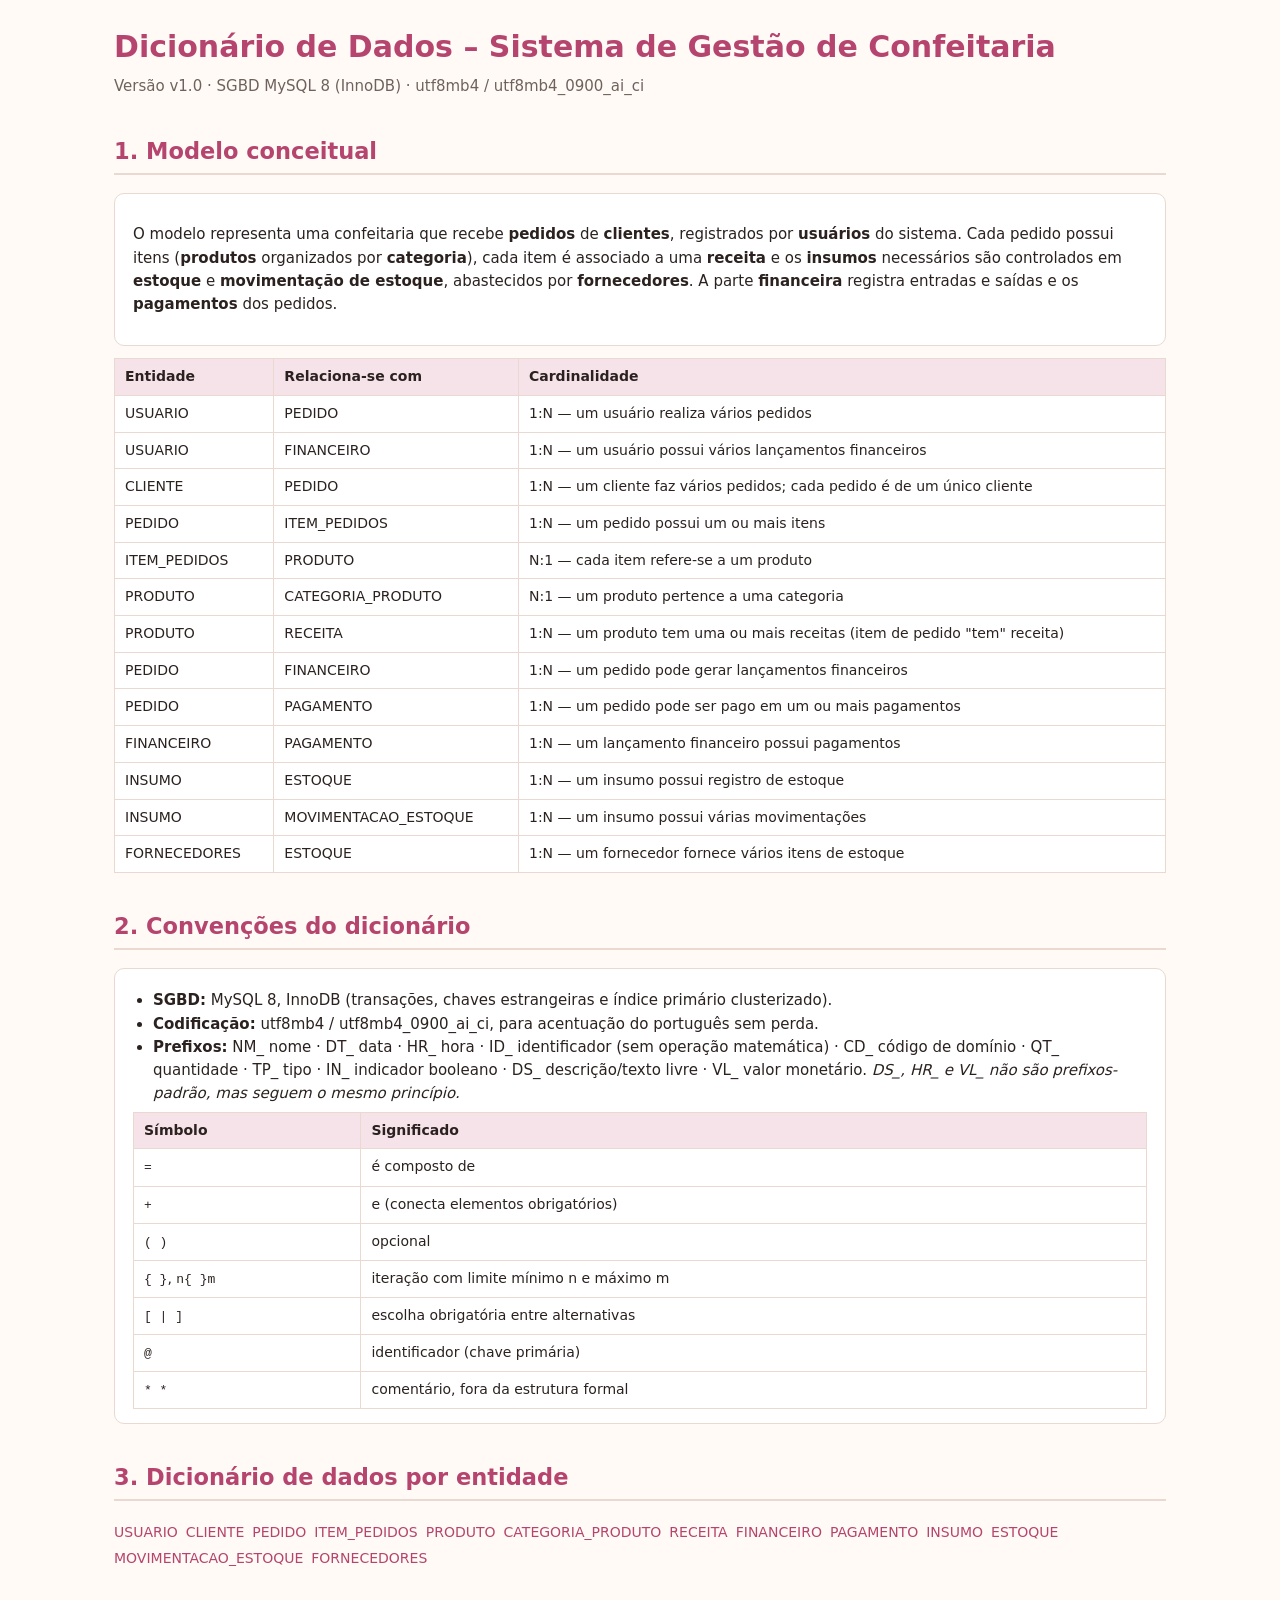
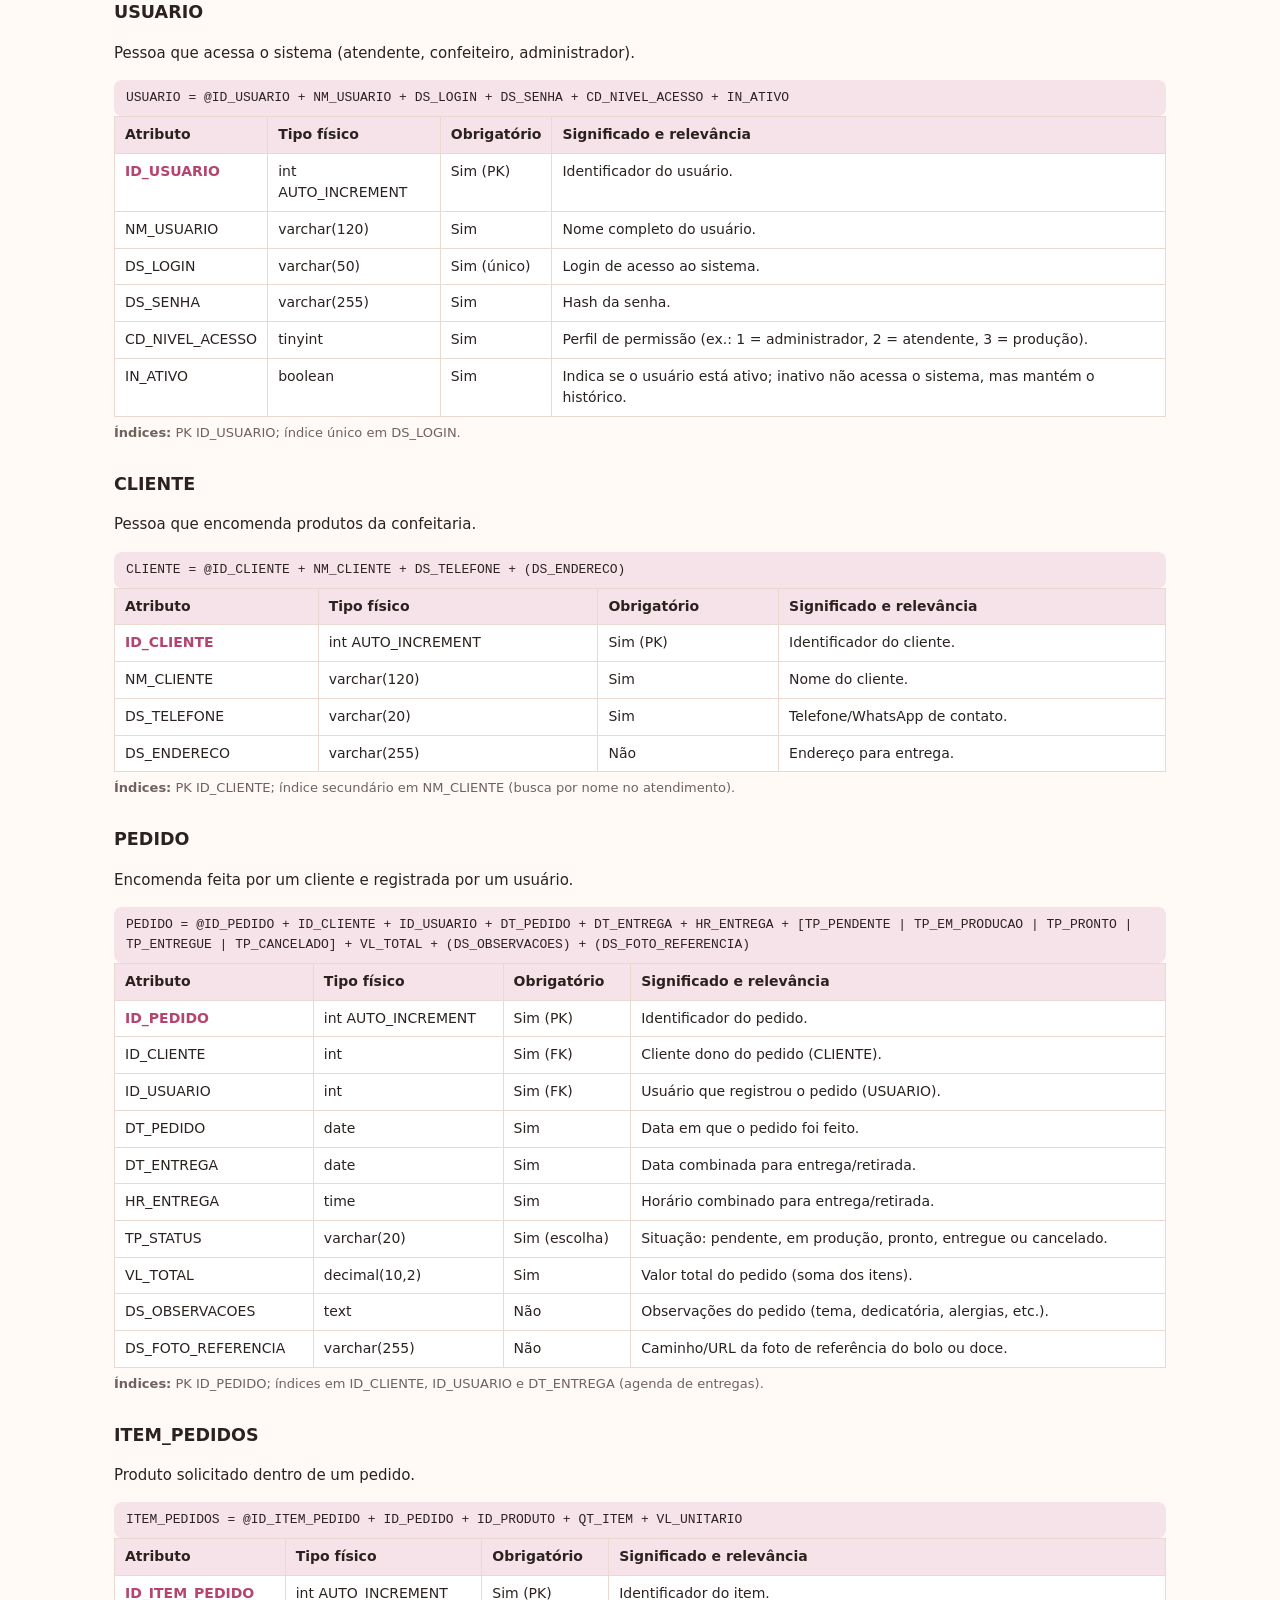
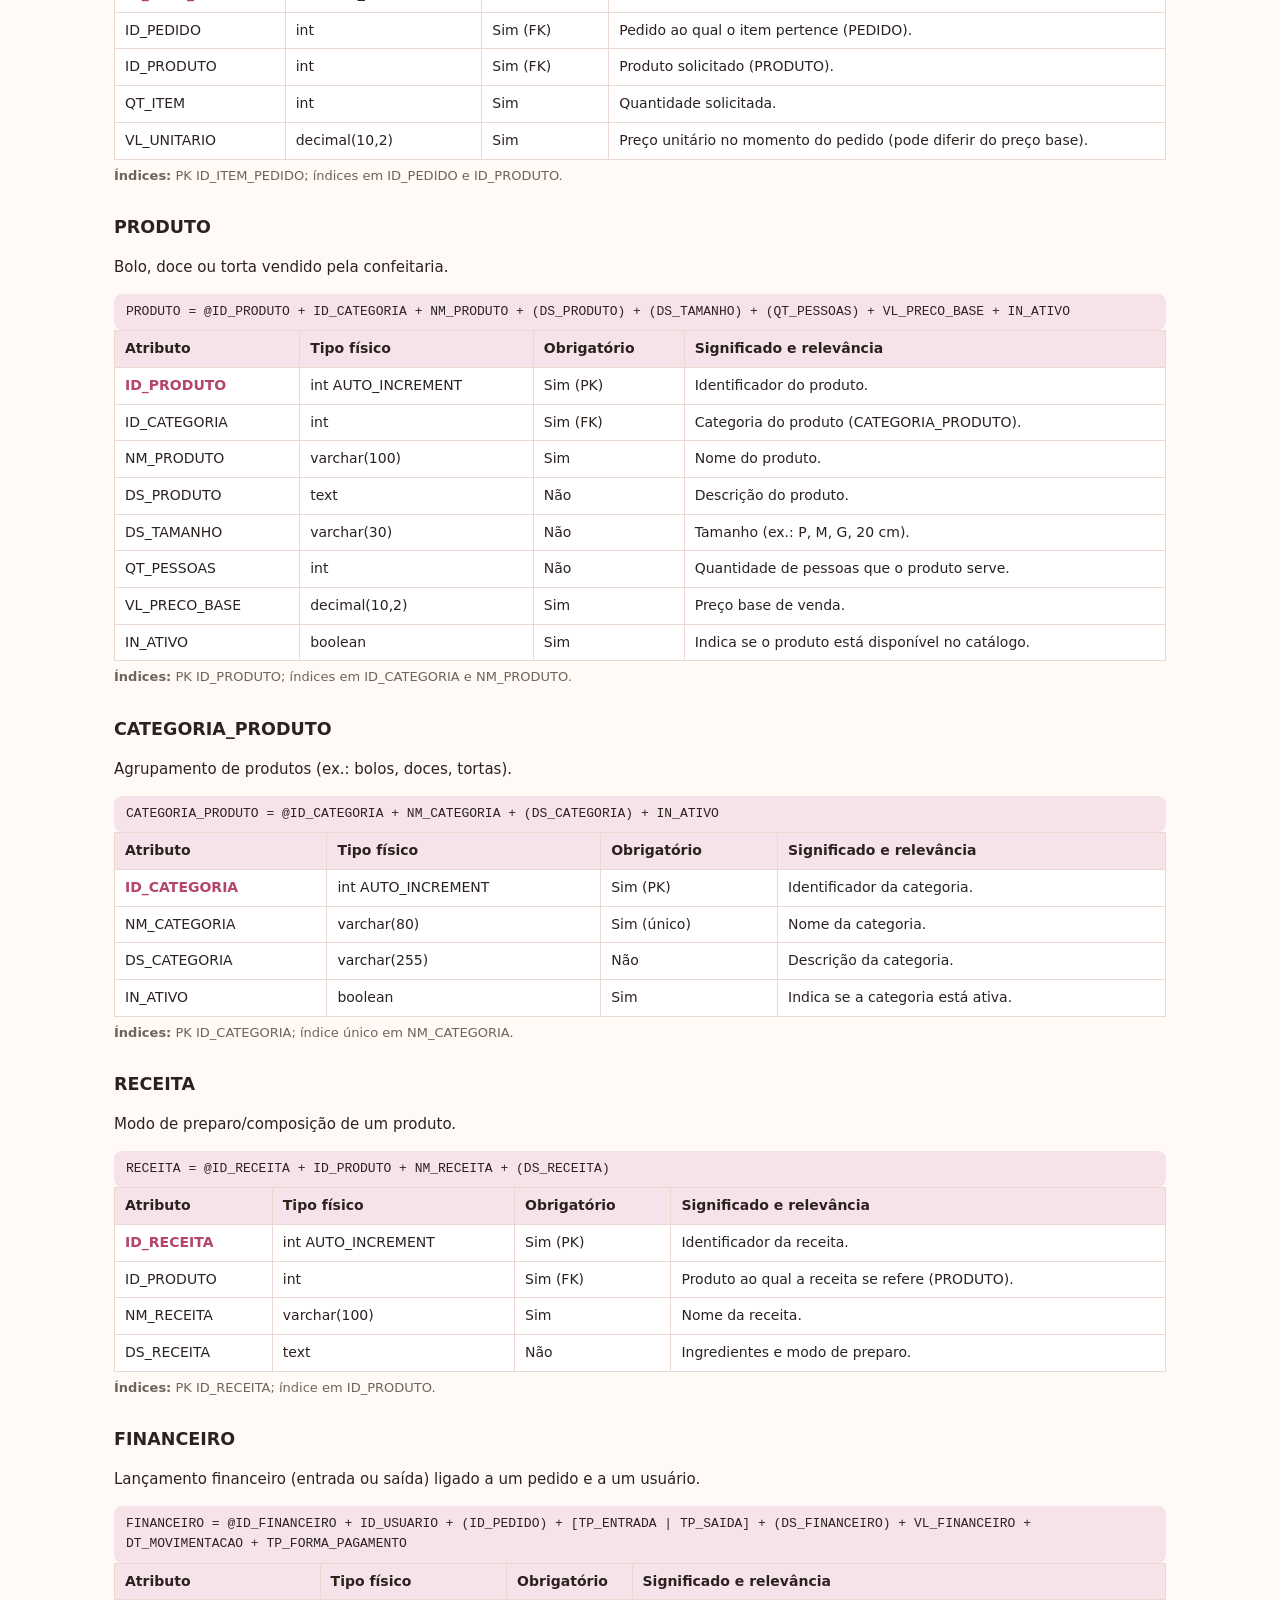
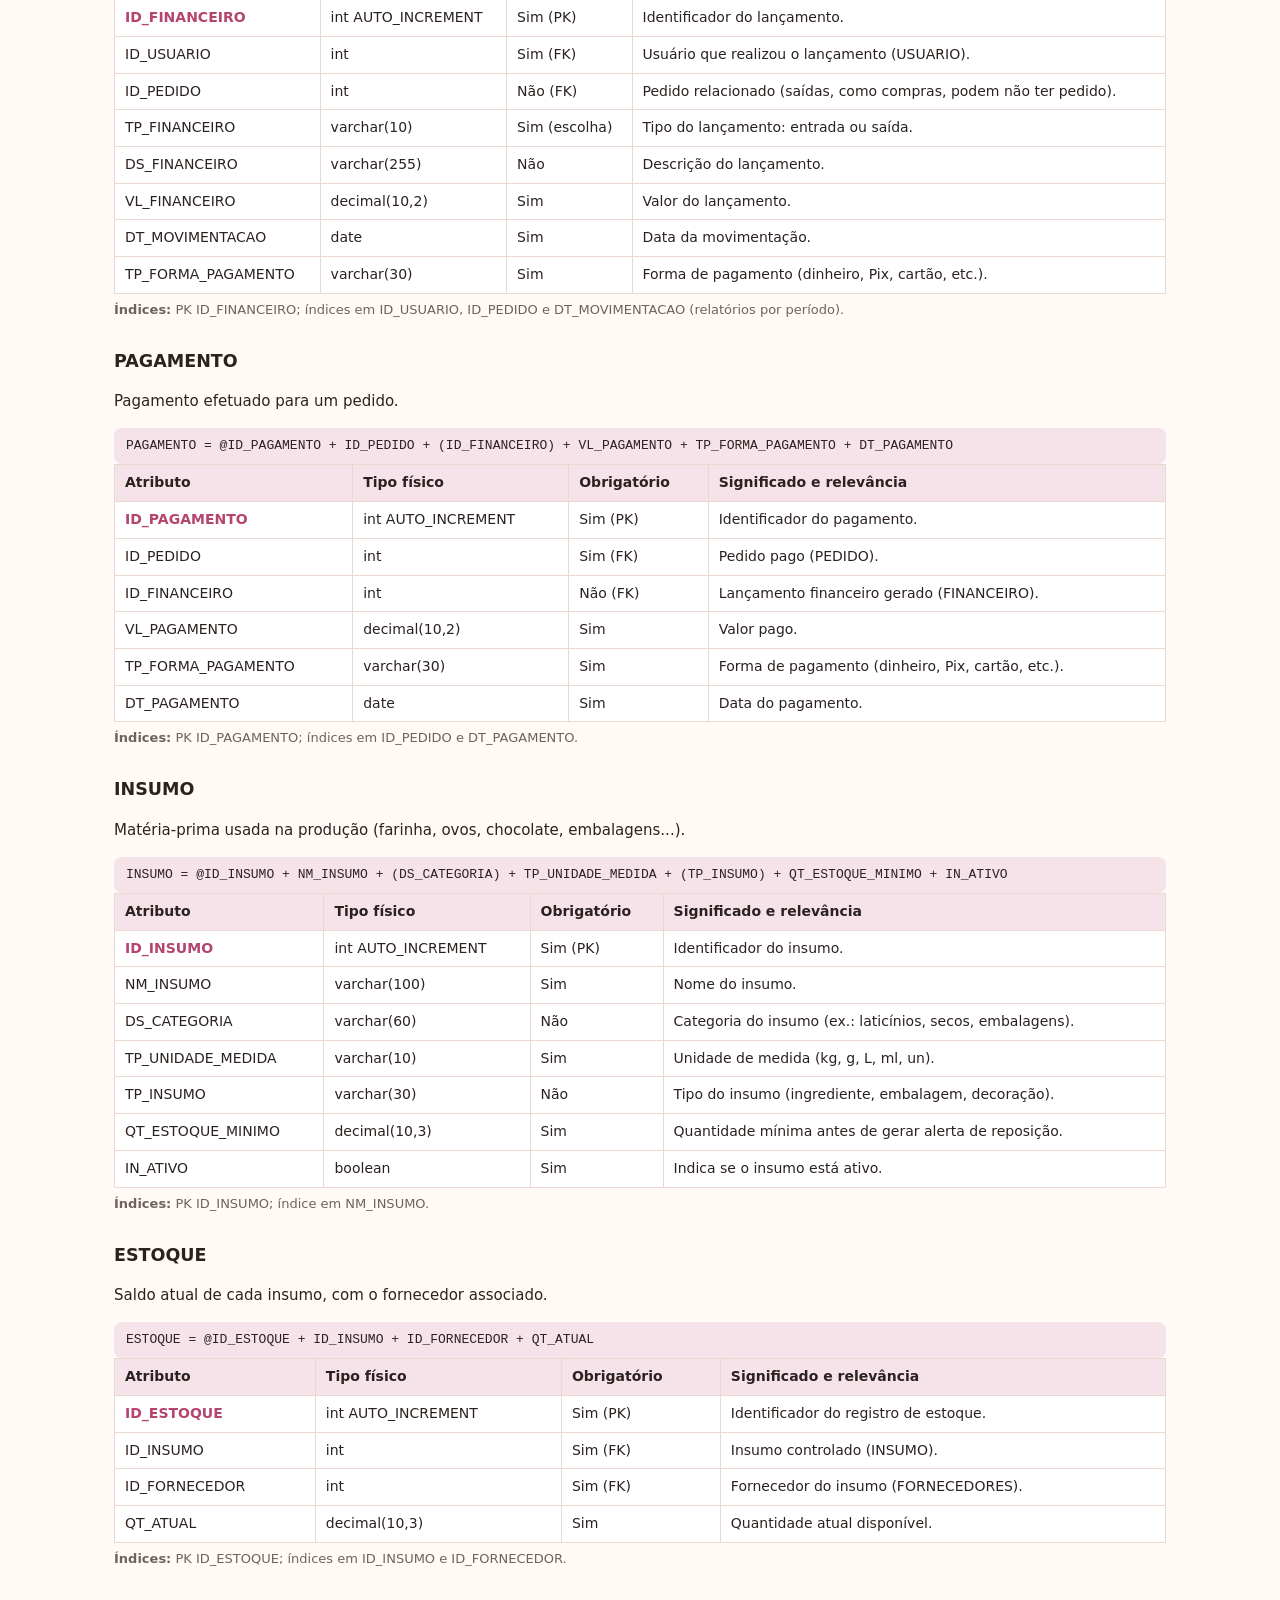
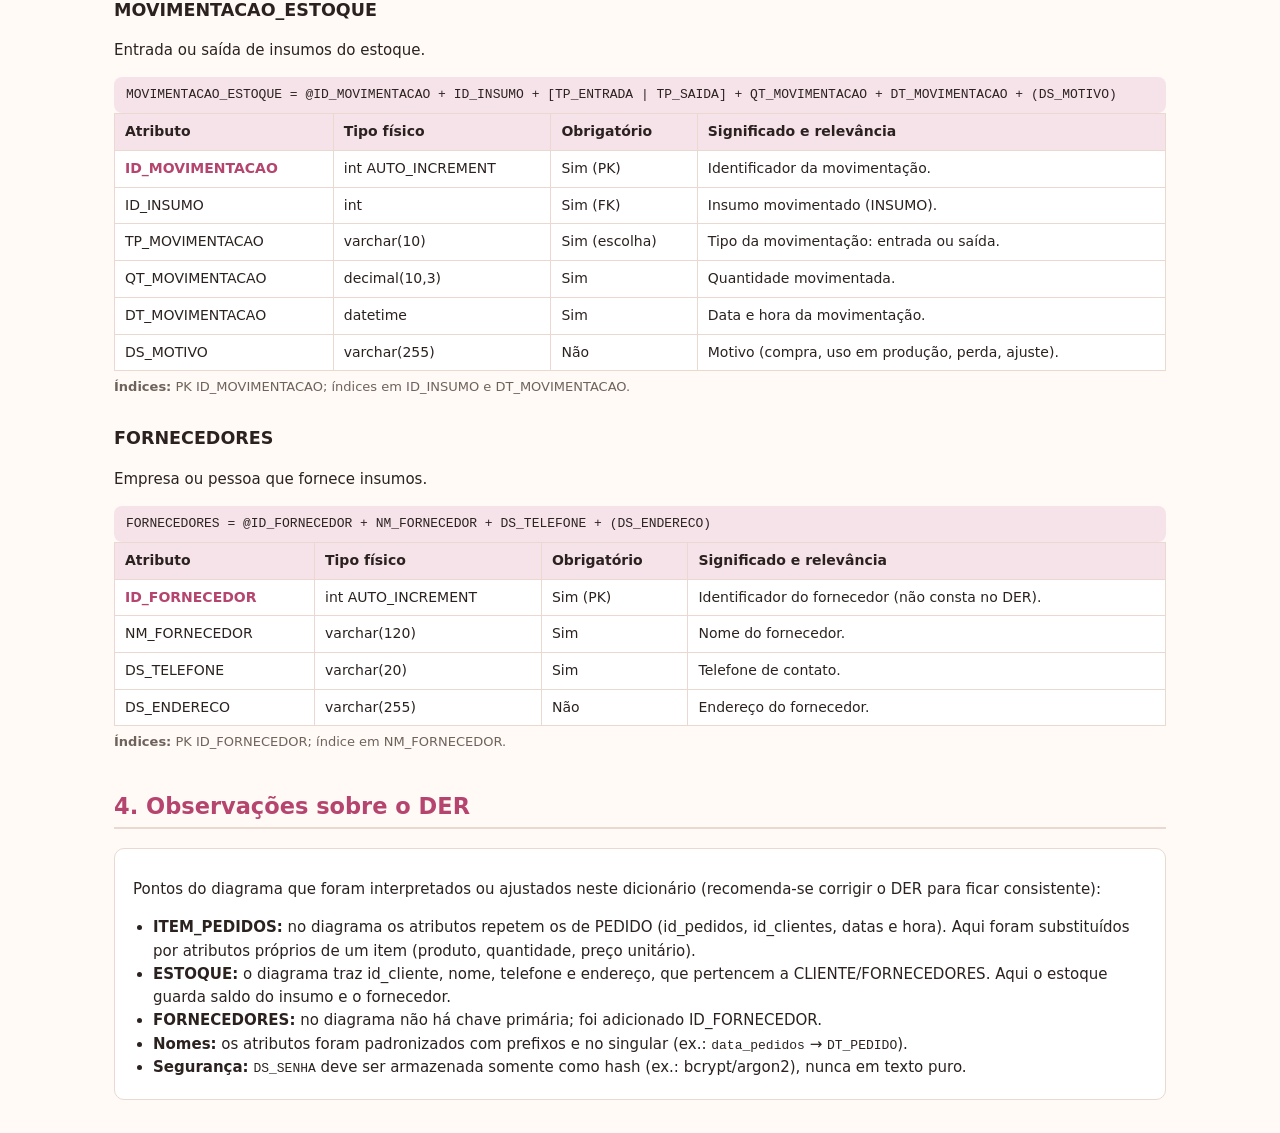
==== dicionario.html @ 53aee53c "Add files via upload" ====
<!DOCTYPE html>
<html lang="pt-BR">
<head>
<meta charset="utf-8">
<meta name="viewport" content="width=device-width, initial-scale=1">
<title>Dicionário de Dados – Sistema da Confeitaria</title>
<style>
  :root{--bg:#fffaf5;--fg:#2b2220;--card:#fff;--ac:#b5446e;--bd:#e9d9d0;--th:#f6e3ea;--mut:#6f625d}
  @media (prefers-color-scheme:dark){:root{--bg:#1e1819;--fg:#f1e8e4;--card:#2a2122;--ac:#f08ab0;--bd:#463a3b;--th:#3a2a30;--mut:#b9aaa4}}
  *{box-sizing:border-box}
  body{margin:0;background:var(--bg);color:var(--fg);font:15px/1.55 system-ui,Segoe UI,Arial,sans-serif;padding:24px;max-width:1100px;margin-inline:auto}
  h1{color:var(--ac);margin:0 0 4px}
  h2{color:var(--ac);border-bottom:2px solid var(--bd);padding-bottom:4px;margin-top:36px}
  h3{margin:28px 0 6px}
  .sub{color:var(--mut);margin:0 0 20px}
  .card{background:var(--card);border:1px solid var(--bd);border-radius:10px;padding:14px 18px;margin:12px 0}
  .wrap{overflow-x:auto}
  table{border-collapse:collapse;width:100%;background:var(--card);font-size:14px}
  th,td{border:1px solid var(--bd);padding:7px 10px;text-align:left;vertical-align:top}
  th{background:var(--th)}
  code,.formal{font-family:Consolas,monospace;font-size:13px}
  .formal{background:var(--th);padding:8px 12px;border-radius:8px;display:block;overflow-x:auto;white-space:pre-wrap}
  .pk{color:var(--ac);font-weight:700}
  .idx{color:var(--mut);font-size:13px;margin-top:6px}
  nav a{display:inline-block;margin:2px 8px 2px 0;color:var(--ac);text-decoration:none;font-size:14px}
  nav a:hover{text-decoration:underline}
  ul{margin:6px 0 6px 20px;padding:0}
</style>
</head>
<body>

<h1>Dicionário de Dados – Sistema de Gestão de Confeitaria</h1>
<p class="sub">Versão v1.0 · SGBD MySQL 8 (InnoDB) · utf8mb4 / utf8mb4_0900_ai_ci</p>

<h2>1. Modelo conceitual</h2>
<div class="card">
  <p>O modelo representa uma confeitaria que recebe <b>pedidos</b> de <b>clientes</b>, registrados por <b>usuários</b> do sistema. Cada pedido possui itens (<b>produtos</b> organizados por <b>categoria</b>), cada item é associado a uma <b>receita</b> e os <b>insumos</b> necessários são controlados em <b>estoque</b> e <b>movimentação de estoque</b>, abastecidos por <b>fornecedores</b>. A parte <b>financeira</b> registra entradas e saídas e os <b>pagamentos</b> dos pedidos.</p>
</div>
<div class="wrap">
<table>
  <thead><tr><th>Entidade</th><th>Relaciona-se com</th><th>Cardinalidade</th></tr></thead>
  <tbody>
    <tr><td>USUARIO</td><td>PEDIDO</td><td>1:N — um usuário realiza vários pedidos</td></tr>
    <tr><td>USUARIO</td><td>FINANCEIRO</td><td>1:N — um usuário possui vários lançamentos financeiros</td></tr>
    <tr><td>CLIENTE</td><td>PEDIDO</td><td>1:N — um cliente faz vários pedidos; cada pedido é de um único cliente</td></tr>
    <tr><td>PEDIDO</td><td>ITEM_PEDIDOS</td><td>1:N — um pedido possui um ou mais itens</td></tr>
    <tr><td>ITEM_PEDIDOS</td><td>PRODUTO</td><td>N:1 — cada item refere-se a um produto</td></tr>
    <tr><td>PRODUTO</td><td>CATEGORIA_PRODUTO</td><td>N:1 — um produto pertence a uma categoria</td></tr>
    <tr><td>PRODUTO</td><td>RECEITA</td><td>1:N — um produto tem uma ou mais receitas (item de pedido "tem" receita)</td></tr>
    <tr><td>PEDIDO</td><td>FINANCEIRO</td><td>1:N — um pedido pode gerar lançamentos financeiros</td></tr>
    <tr><td>PEDIDO</td><td>PAGAMENTO</td><td>1:N — um pedido pode ser pago em um ou mais pagamentos</td></tr>
    <tr><td>FINANCEIRO</td><td>PAGAMENTO</td><td>1:N — um lançamento financeiro possui pagamentos</td></tr>
    <tr><td>INSUMO</td><td>ESTOQUE</td><td>1:N — um insumo possui registro de estoque</td></tr>
    <tr><td>INSUMO</td><td>MOVIMENTACAO_ESTOQUE</td><td>1:N — um insumo possui várias movimentações</td></tr>
    <tr><td>FORNECEDORES</td><td>ESTOQUE</td><td>1:N — um fornecedor fornece vários itens de estoque</td></tr>
  </tbody>
</table>
</div>

<h2>2. Convenções do dicionário</h2>
<div class="card">
  <ul>
    <li><b>SGBD:</b> MySQL 8, InnoDB (transações, chaves estrangeiras e índice primário clusterizado).</li>
    <li><b>Codificação:</b> utf8mb4 / utf8mb4_0900_ai_ci, para acentuação do português sem perda.</li>
    <li><b>Prefixos:</b> NM_ nome · DT_ data · HR_ hora · ID_ identificador (sem operação matemática) · CD_ código de domínio · QT_ quantidade · TP_ tipo · IN_ indicador booleano · DS_ descrição/texto livre · VL_ valor monetário. <i>DS_, HR_ e VL_ não são prefixos-padrão, mas seguem o mesmo princípio.</i></li>
  </ul>
  <div class="wrap">
  <table>
    <thead><tr><th>Símbolo</th><th>Significado</th></tr></thead>
    <tbody>
      <tr><td><code>=</code></td><td>é composto de</td></tr>
      <tr><td><code>+</code></td><td>e (conecta elementos obrigatórios)</td></tr>
      <tr><td><code>( )</code></td><td>opcional</td></tr>
      <tr><td><code>{ }</code>, <code>n{ }m</code></td><td>iteração com limite mínimo n e máximo m</td></tr>
      <tr><td><code>[ | ]</code></td><td>escolha obrigatória entre alternativas</td></tr>
      <tr><td><code>@</code></td><td>identificador (chave primária)</td></tr>
      <tr><td><code>* *</code></td><td>comentário, fora da estrutura formal</td></tr>
    </tbody>
  </table>
  </div>
</div>

<h2>3. Dicionário de dados por entidade</h2>
<nav id="nav"></nav>
<div id="entidades"></div>

<h2>4. Observações sobre o DER</h2>
<div class="card">
  <p>Pontos do diagrama que foram interpretados ou ajustados neste dicionário (recomenda-se corrigir o DER para ficar consistente):</p>
  <ul>
    <li><b>ITEM_PEDIDOS:</b> no diagrama os atributos repetem os de PEDIDO (id_pedidos, id_clientes, datas e hora). Aqui foram substituídos por atributos próprios de um item (produto, quantidade, preço unitário).</li>
    <li><b>ESTOQUE:</b> o diagrama traz id_cliente, nome, telefone e endereço, que pertencem a CLIENTE/FORNECEDORES. Aqui o estoque guarda saldo do insumo e o fornecedor.</li>
    <li><b>FORNECEDORES:</b> no diagrama não há chave primária; foi adicionado ID_FORNECEDOR.</li>
    <li><b>Nomes:</b> os atributos foram padronizados com prefixos e no singular (ex.: <code>data_pedidos</code> → <code>DT_PEDIDO</code>).</li>
    <li><b>Segurança:</b> <code>DS_SENHA</code> deve ser armazenada somente como hash (ex.: bcrypt/argon2), nunca em texto puro.</li>
  </ul>
</div>

<script>
const E = [
{
  nome:"USUARIO", desc:"Pessoa que acessa o sistema (atendente, confeiteiro, administrador).",
  formal:"USUARIO = @ID_USUARIO + NM_USUARIO + DS_LOGIN + DS_SENHA + CD_NIVEL_ACESSO + IN_ATIVO",
  attrs:[
    ["ID_USUARIO","int AUTO_INCREMENT","Sim (PK)","Identificador do usuário."],
    ["NM_USUARIO","varchar(120)","Sim","Nome completo do usuário."],
    ["DS_LOGIN","varchar(50)","Sim (único)","Login de acesso ao sistema."],
    ["DS_SENHA","varchar(255)","Sim","Hash da senha."],
    ["CD_NIVEL_ACESSO","tinyint","Sim","Perfil de permissão (ex.: 1 = administrador, 2 = atendente, 3 = produção)."],
    ["IN_ATIVO","boolean","Sim","Indica se o usuário está ativo; inativo não acessa o sistema, mas mantém o histórico."]
  ],
  idx:"PK ID_USUARIO; índice único em DS_LOGIN."
},
{
  nome:"CLIENTE", desc:"Pessoa que encomenda produtos da confeitaria.",
  formal:"CLIENTE = @ID_CLIENTE + NM_CLIENTE + DS_TELEFONE + (DS_ENDERECO)",
  attrs:[
    ["ID_CLIENTE","int AUTO_INCREMENT","Sim (PK)","Identificador do cliente."],
    ["NM_CLIENTE","varchar(120)","Sim","Nome do cliente."],
    ["DS_TELEFONE","varchar(20)","Sim","Telefone/WhatsApp de contato."],
    ["DS_ENDERECO","varchar(255)","Não","Endereço para entrega."]
  ],
  idx:"PK ID_CLIENTE; índice secundário em NM_CLIENTE (busca por nome no atendimento)."
},
{
  nome:"PEDIDO", desc:"Encomenda feita por um cliente e registrada por um usuário.",
  formal:"PEDIDO = @ID_PEDIDO + ID_CLIENTE + ID_USUARIO + DT_PEDIDO + DT_ENTREGA + HR_ENTREGA + [TP_PENDENTE | TP_EM_PRODUCAO | TP_PRONTO | TP_ENTREGUE | TP_CANCELADO] + VL_TOTAL + (DS_OBSERVACOES) + (DS_FOTO_REFERENCIA)",
  attrs:[
    ["ID_PEDIDO","int AUTO_INCREMENT","Sim (PK)","Identificador do pedido."],
    ["ID_CLIENTE","int","Sim (FK)","Cliente dono do pedido (CLIENTE)."],
    ["ID_USUARIO","int","Sim (FK)","Usuário que registrou o pedido (USUARIO)."],
    ["DT_PEDIDO","date","Sim","Data em que o pedido foi feito."],
    ["DT_ENTREGA","date","Sim","Data combinada para entrega/retirada."],
    ["HR_ENTREGA","time","Sim","Horário combinado para entrega/retirada."],
    ["TP_STATUS","varchar(20)","Sim (escolha)","Situação: pendente, em produção, pronto, entregue ou cancelado."],
    ["VL_TOTAL","decimal(10,2)","Sim","Valor total do pedido (soma dos itens)."],
    ["DS_OBSERVACOES","text","Não","Observações do pedido (tema, dedicatória, alergias, etc.)."],
    ["DS_FOTO_REFERENCIA","varchar(255)","Não","Caminho/URL da foto de referência do bolo ou doce."]
  ],
  idx:"PK ID_PEDIDO; índices em ID_CLIENTE, ID_USUARIO e DT_ENTREGA (agenda de entregas)."
},
{
  nome:"ITEM_PEDIDOS", desc:"Produto solicitado dentro de um pedido.",
  formal:"ITEM_PEDIDOS = @ID_ITEM_PEDIDO + ID_PEDIDO + ID_PRODUTO + QT_ITEM + VL_UNITARIO",
  attrs:[
    ["ID_ITEM_PEDIDO","int AUTO_INCREMENT","Sim (PK)","Identificador do item."],
    ["ID_PEDIDO","int","Sim (FK)","Pedido ao qual o item pertence (PEDIDO)."],
    ["ID_PRODUTO","int","Sim (FK)","Produto solicitado (PRODUTO)."],
    ["QT_ITEM","int","Sim","Quantidade solicitada."],
    ["VL_UNITARIO","decimal(10,2)","Sim","Preço unitário no momento do pedido (pode diferir do preço base)."]
  ],
  idx:"PK ID_ITEM_PEDIDO; índices em ID_PEDIDO e ID_PRODUTO."
},
{
  nome:"PRODUTO", desc:"Bolo, doce ou torta vendido pela confeitaria.",
  formal:"PRODUTO = @ID_PRODUTO + ID_CATEGORIA + NM_PRODUTO + (DS_PRODUTO) + (DS_TAMANHO) + (QT_PESSOAS) + VL_PRECO_BASE + IN_ATIVO",
  attrs:[
    ["ID_PRODUTO","int AUTO_INCREMENT","Sim (PK)","Identificador do produto."],
    ["ID_CATEGORIA","int","Sim (FK)","Categoria do produto (CATEGORIA_PRODUTO)."],
    ["NM_PRODUTO","varchar(100)","Sim","Nome do produto."],
    ["DS_PRODUTO","text","Não","Descrição do produto."],
    ["DS_TAMANHO","varchar(30)","Não","Tamanho (ex.: P, M, G, 20 cm)."],
    ["QT_PESSOAS","int","Não","Quantidade de pessoas que o produto serve."],
    ["VL_PRECO_BASE","decimal(10,2)","Sim","Preço base de venda."],
    ["IN_ATIVO","boolean","Sim","Indica se o produto está disponível no catálogo."]
  ],
  idx:"PK ID_PRODUTO; índices em ID_CATEGORIA e NM_PRODUTO."
},
{
  nome:"CATEGORIA_PRODUTO", desc:"Agrupamento de produtos (ex.: bolos, doces, tortas).",
  formal:"CATEGORIA_PRODUTO = @ID_CATEGORIA + NM_CATEGORIA + (DS_CATEGORIA) + IN_ATIVO",
  attrs:[
    ["ID_CATEGORIA","int AUTO_INCREMENT","Sim (PK)","Identificador da categoria."],
    ["NM_CATEGORIA","varchar(80)","Sim (único)","Nome da categoria."],
    ["DS_CATEGORIA","varchar(255)","Não","Descrição da categoria."],
    ["IN_ATIVO","boolean","Sim","Indica se a categoria está ativa."]
  ],
  idx:"PK ID_CATEGORIA; índice único em NM_CATEGORIA."
},
{
  nome:"RECEITA", desc:"Modo de preparo/composição de um produto.",
  formal:"RECEITA = @ID_RECEITA + ID_PRODUTO + NM_RECEITA + (DS_RECEITA)",
  attrs:[
    ["ID_RECEITA","int AUTO_INCREMENT","Sim (PK)","Identificador da receita."],
    ["ID_PRODUTO","int","Sim (FK)","Produto ao qual a receita se refere (PRODUTO)."],
    ["NM_RECEITA","varchar(100)","Sim","Nome da receita."],
    ["DS_RECEITA","text","Não","Ingredientes e modo de preparo."]
  ],
  idx:"PK ID_RECEITA; índice em ID_PRODUTO."
},
{
  nome:"FINANCEIRO", desc:"Lançamento financeiro (entrada ou saída) ligado a um pedido e a um usuário.",
  formal:"FINANCEIRO = @ID_FINANCEIRO + ID_USUARIO + (ID_PEDIDO) + [TP_ENTRADA | TP_SAIDA] + (DS_FINANCEIRO) + VL_FINANCEIRO + DT_MOVIMENTACAO + TP_FORMA_PAGAMENTO",
  attrs:[
    ["ID_FINANCEIRO","int AUTO_INCREMENT","Sim (PK)","Identificador do lançamento."],
    ["ID_USUARIO","int","Sim (FK)","Usuário que realizou o lançamento (USUARIO)."],
    ["ID_PEDIDO","int","Não (FK)","Pedido relacionado (saídas, como compras, podem não ter pedido)."],
    ["TP_FINANCEIRO","varchar(10)","Sim (escolha)","Tipo do lançamento: entrada ou saída."],
    ["DS_FINANCEIRO","varchar(255)","Não","Descrição do lançamento."],
    ["VL_FINANCEIRO","decimal(10,2)","Sim","Valor do lançamento."],
    ["DT_MOVIMENTACAO","date","Sim","Data da movimentação."],
    ["TP_FORMA_PAGAMENTO","varchar(30)","Sim","Forma de pagamento (dinheiro, Pix, cartão, etc.)."]
  ],
  idx:"PK ID_FINANCEIRO; índices em ID_USUARIO, ID_PEDIDO e DT_MOVIMENTACAO (relatórios por período)."
},
{
  nome:"PAGAMENTO", desc:"Pagamento efetuado para um pedido.",
  formal:"PAGAMENTO = @ID_PAGAMENTO + ID_PEDIDO + (ID_FINANCEIRO) + VL_PAGAMENTO + TP_FORMA_PAGAMENTO + DT_PAGAMENTO",
  attrs:[
    ["ID_PAGAMENTO","int AUTO_INCREMENT","Sim (PK)","Identificador do pagamento."],
    ["ID_PEDIDO","int","Sim (FK)","Pedido pago (PEDIDO)."],
    ["ID_FINANCEIRO","int","Não (FK)","Lançamento financeiro gerado (FINANCEIRO)."],
    ["VL_PAGAMENTO","decimal(10,2)","Sim","Valor pago."],
    ["TP_FORMA_PAGAMENTO","varchar(30)","Sim","Forma de pagamento (dinheiro, Pix, cartão, etc.)."],
    ["DT_PAGAMENTO","date","Sim","Data do pagamento."]
  ],
  idx:"PK ID_PAGAMENTO; índices em ID_PEDIDO e DT_PAGAMENTO."
},
{
  nome:"INSUMO", desc:"Matéria-prima usada na produção (farinha, ovos, chocolate, embalagens...).",
  formal:"INSUMO = @ID_INSUMO + NM_INSUMO + (DS_CATEGORIA) + TP_UNIDADE_MEDIDA + (TP_INSUMO) + QT_ESTOQUE_MINIMO + IN_ATIVO",
  attrs:[
    ["ID_INSUMO","int AUTO_INCREMENT","Sim (PK)","Identificador do insumo."],
    ["NM_INSUMO","varchar(100)","Sim","Nome do insumo."],
    ["DS_CATEGORIA","varchar(60)","Não","Categoria do insumo (ex.: laticínios, secos, embalagens)."],
    ["TP_UNIDADE_MEDIDA","varchar(10)","Sim","Unidade de medida (kg, g, L, ml, un)."],
    ["TP_INSUMO","varchar(30)","Não","Tipo do insumo (ingrediente, embalagem, decoração)."],
    ["QT_ESTOQUE_MINIMO","decimal(10,3)","Sim","Quantidade mínima antes de gerar alerta de reposição."],
    ["IN_ATIVO","boolean","Sim","Indica se o insumo está ativo."]
  ],
  idx:"PK ID_INSUMO; índice em NM_INSUMO."
},
{
  nome:"ESTOQUE", desc:"Saldo atual de cada insumo, com o fornecedor associado.",
  formal:"ESTOQUE = @ID_ESTOQUE + ID_INSUMO + ID_FORNECEDOR + QT_ATUAL",
  attrs:[
    ["ID_ESTOQUE","int AUTO_INCREMENT","Sim (PK)","Identificador do registro de estoque."],
    ["ID_INSUMO","int","Sim (FK)","Insumo controlado (INSUMO)."],
    ["ID_FORNECEDOR","int","Sim (FK)","Fornecedor do insumo (FORNECEDORES)."],
    ["QT_ATUAL","decimal(10,3)","Sim","Quantidade atual disponível."]
  ],
  idx:"PK ID_ESTOQUE; índices em ID_INSUMO e ID_FORNECEDOR."
},
{
  nome:"MOVIMENTACAO_ESTOQUE", desc:"Entrada ou saída de insumos do estoque.",
  formal:"MOVIMENTACAO_ESTOQUE = @ID_MOVIMENTACAO + ID_INSUMO + [TP_ENTRADA | TP_SAIDA] + QT_MOVIMENTACAO + DT_MOVIMENTACAO + (DS_MOTIVO)",
  attrs:[
    ["ID_MOVIMENTACAO","int AUTO_INCREMENT","Sim (PK)","Identificador da movimentação."],
    ["ID_INSUMO","int","Sim (FK)","Insumo movimentado (INSUMO)."],
    ["TP_MOVIMENTACAO","varchar(10)","Sim (escolha)","Tipo da movimentação: entrada ou saída."],
    ["QT_MOVIMENTACAO","decimal(10,3)","Sim","Quantidade movimentada."],
    ["DT_MOVIMENTACAO","datetime","Sim","Data e hora da movimentação."],
    ["DS_MOTIVO","varchar(255)","Não","Motivo (compra, uso em produção, perda, ajuste)."]
  ],
  idx:"PK ID_MOVIMENTACAO; índices em ID_INSUMO e DT_MOVIMENTACAO."
},
{
  nome:"FORNECEDORES", desc:"Empresa ou pessoa que fornece insumos.",
  formal:"FORNECEDORES = @ID_FORNECEDOR + NM_FORNECEDOR + DS_TELEFONE + (DS_ENDERECO)",
  attrs:[
    ["ID_FORNECEDOR","int AUTO_INCREMENT","Sim (PK)","Identificador do fornecedor (não consta no DER)."],
    ["NM_FORNECEDOR","varchar(120)","Sim","Nome do fornecedor."],
    ["DS_TELEFONE","varchar(20)","Sim","Telefone de contato."],
    ["DS_ENDERECO","varchar(255)","Não","Endereço do fornecedor."]
  ],
  idx:"PK ID_FORNECEDOR; índice em NM_FORNECEDOR."
}
];

const nav = document.getElementById('nav');
const box = document.getElementById('entidades');
E.forEach(e=>{
  nav.insertAdjacentHTML('beforeend', `<a href="#${e.nome}">${e.nome}</a>`);
  const rows = e.attrs.map(a=>`<tr><td>${a[2].includes('PK')?'<span class="pk">'+a[0]+'</span>':a[0]}</td><td>${a[1]}</td><td>${a[2]}</td><td>${a[3]}</td></tr>`).join('');
  box.insertAdjacentHTML('beforeend', `
    <h3 id="${e.nome}">${e.nome}</h3>
    <p>${e.desc}</p>
    <code class="formal">${e.formal.replace(/</g,'&lt;')}</code>
    <div class="wrap"><table>
      <thead><tr><th>Atributo</th><th>Tipo físico</th><th>Obrigatório</th><th>Significado e relevância</th></tr></thead>
      <tbody>${rows}</tbody>
    </table></div>
    <div class="idx"><b>Índices:</b> ${e.idx}</div>`);
});
</script>
</body>
</html>
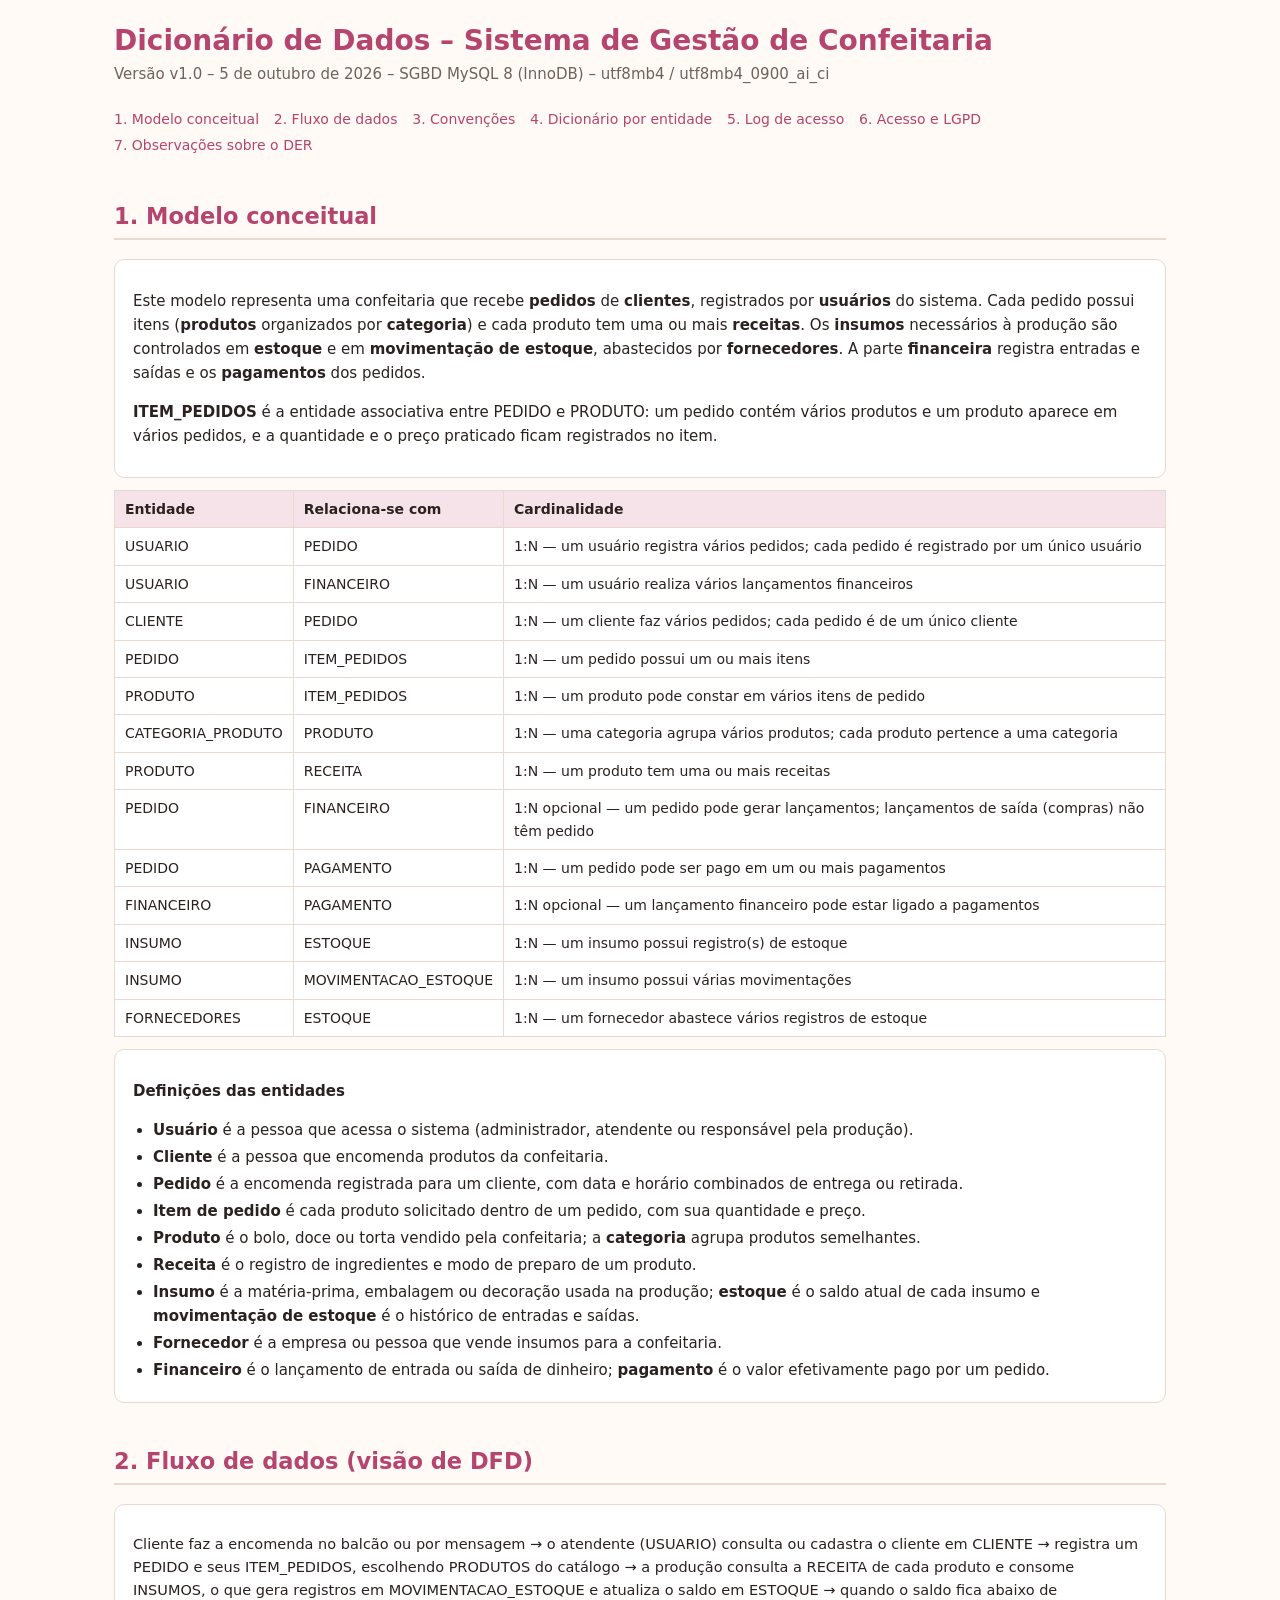
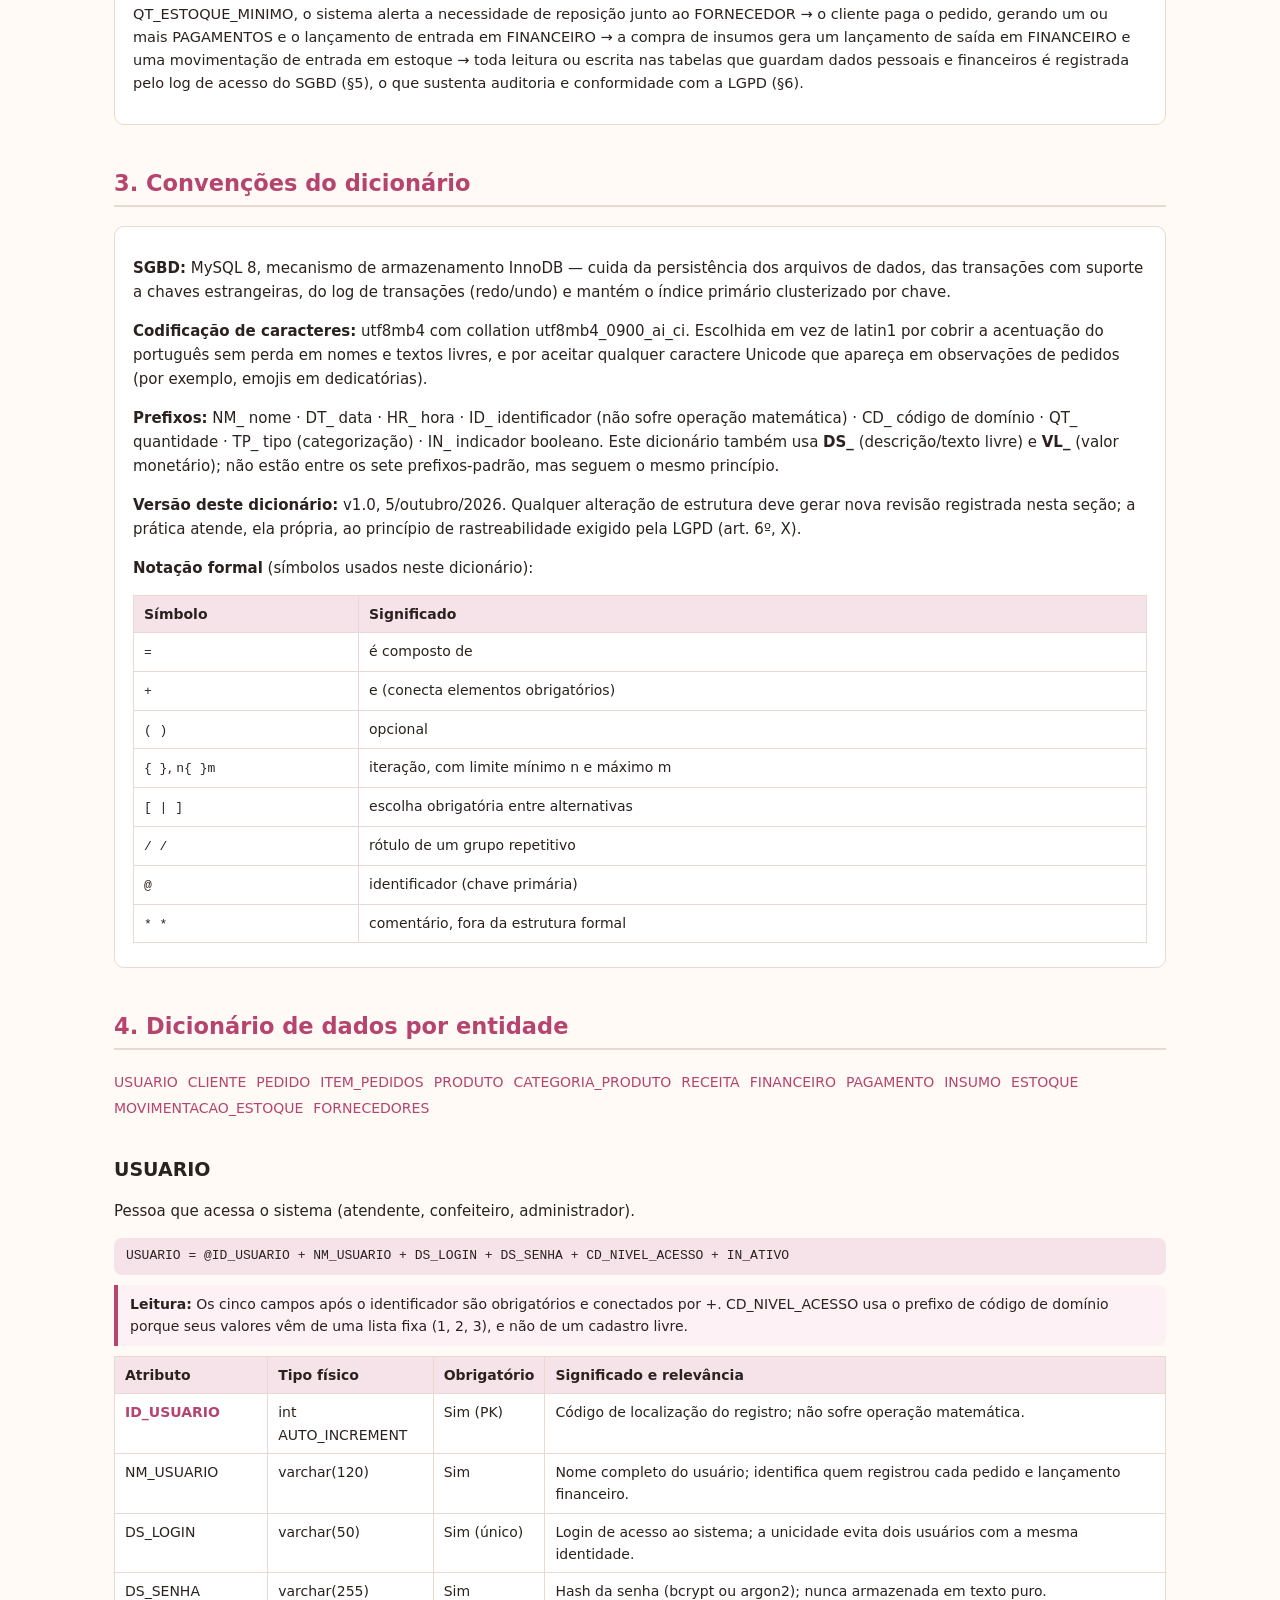
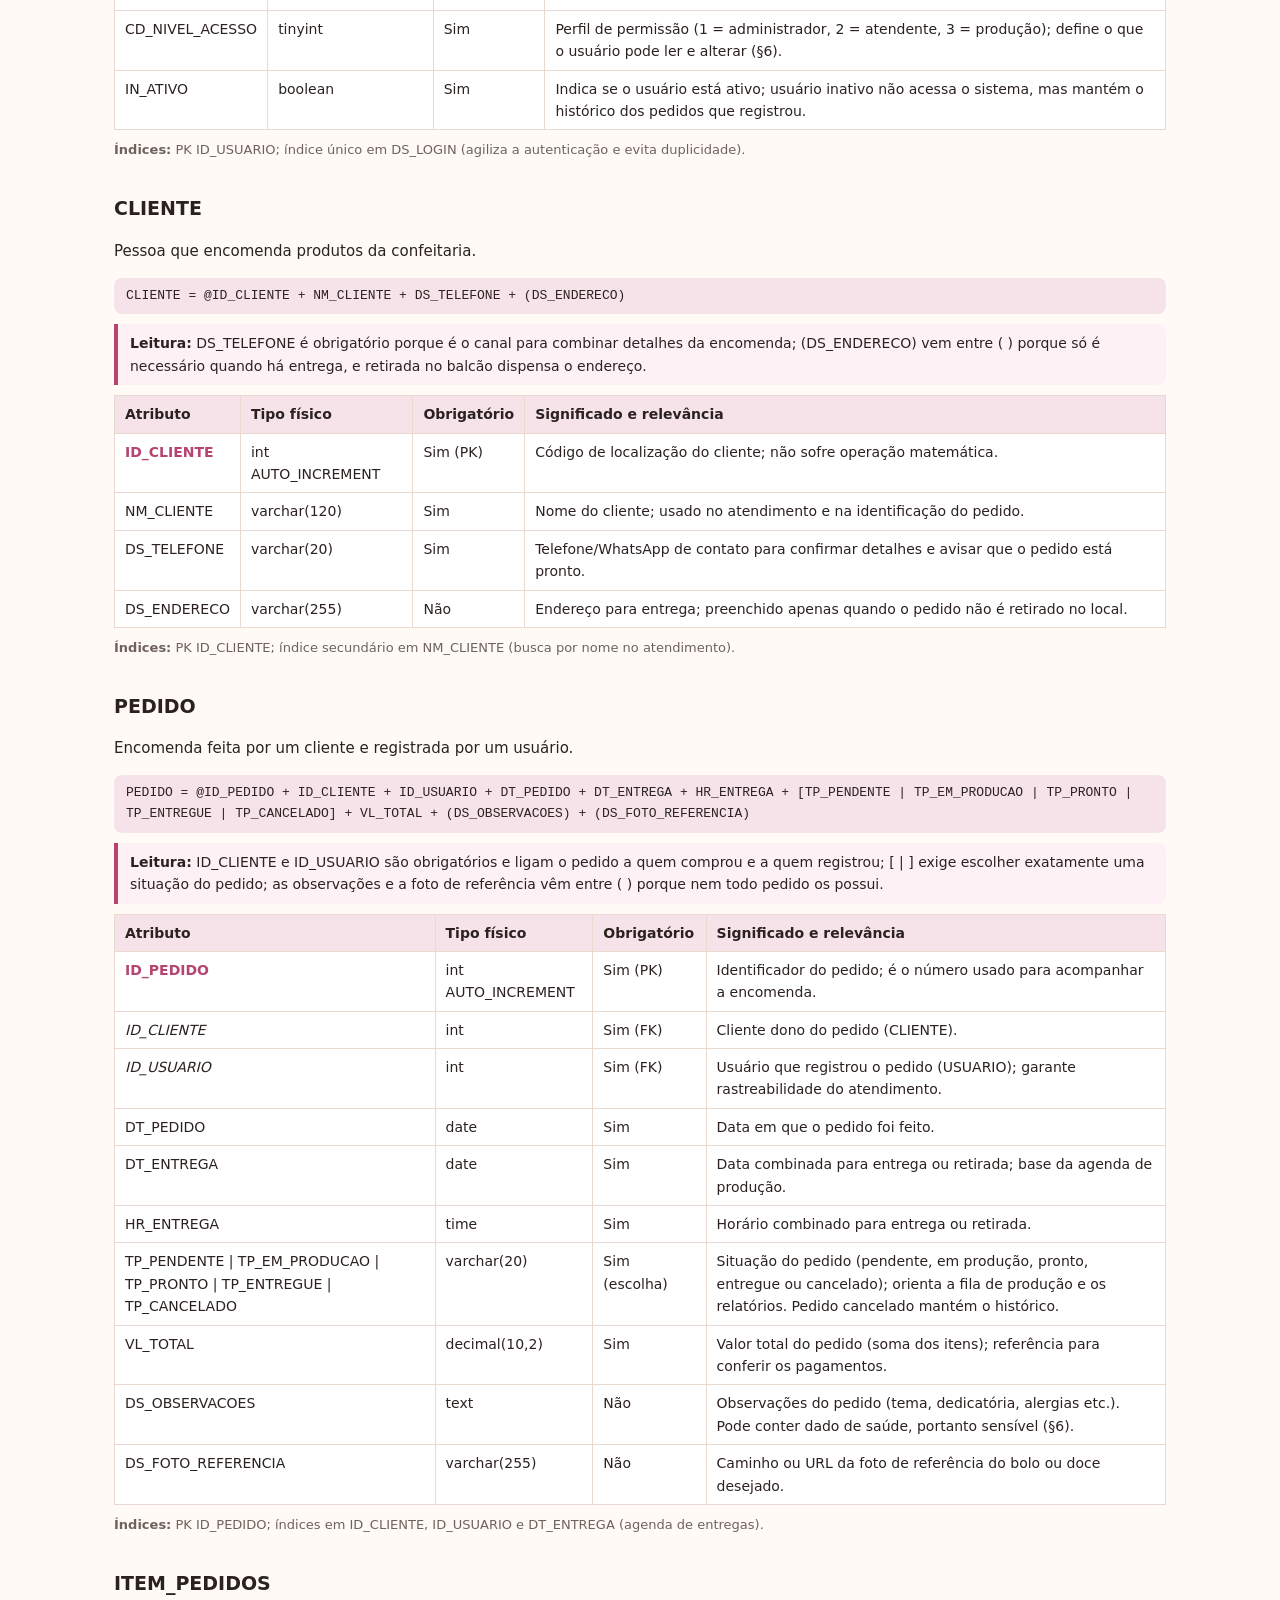
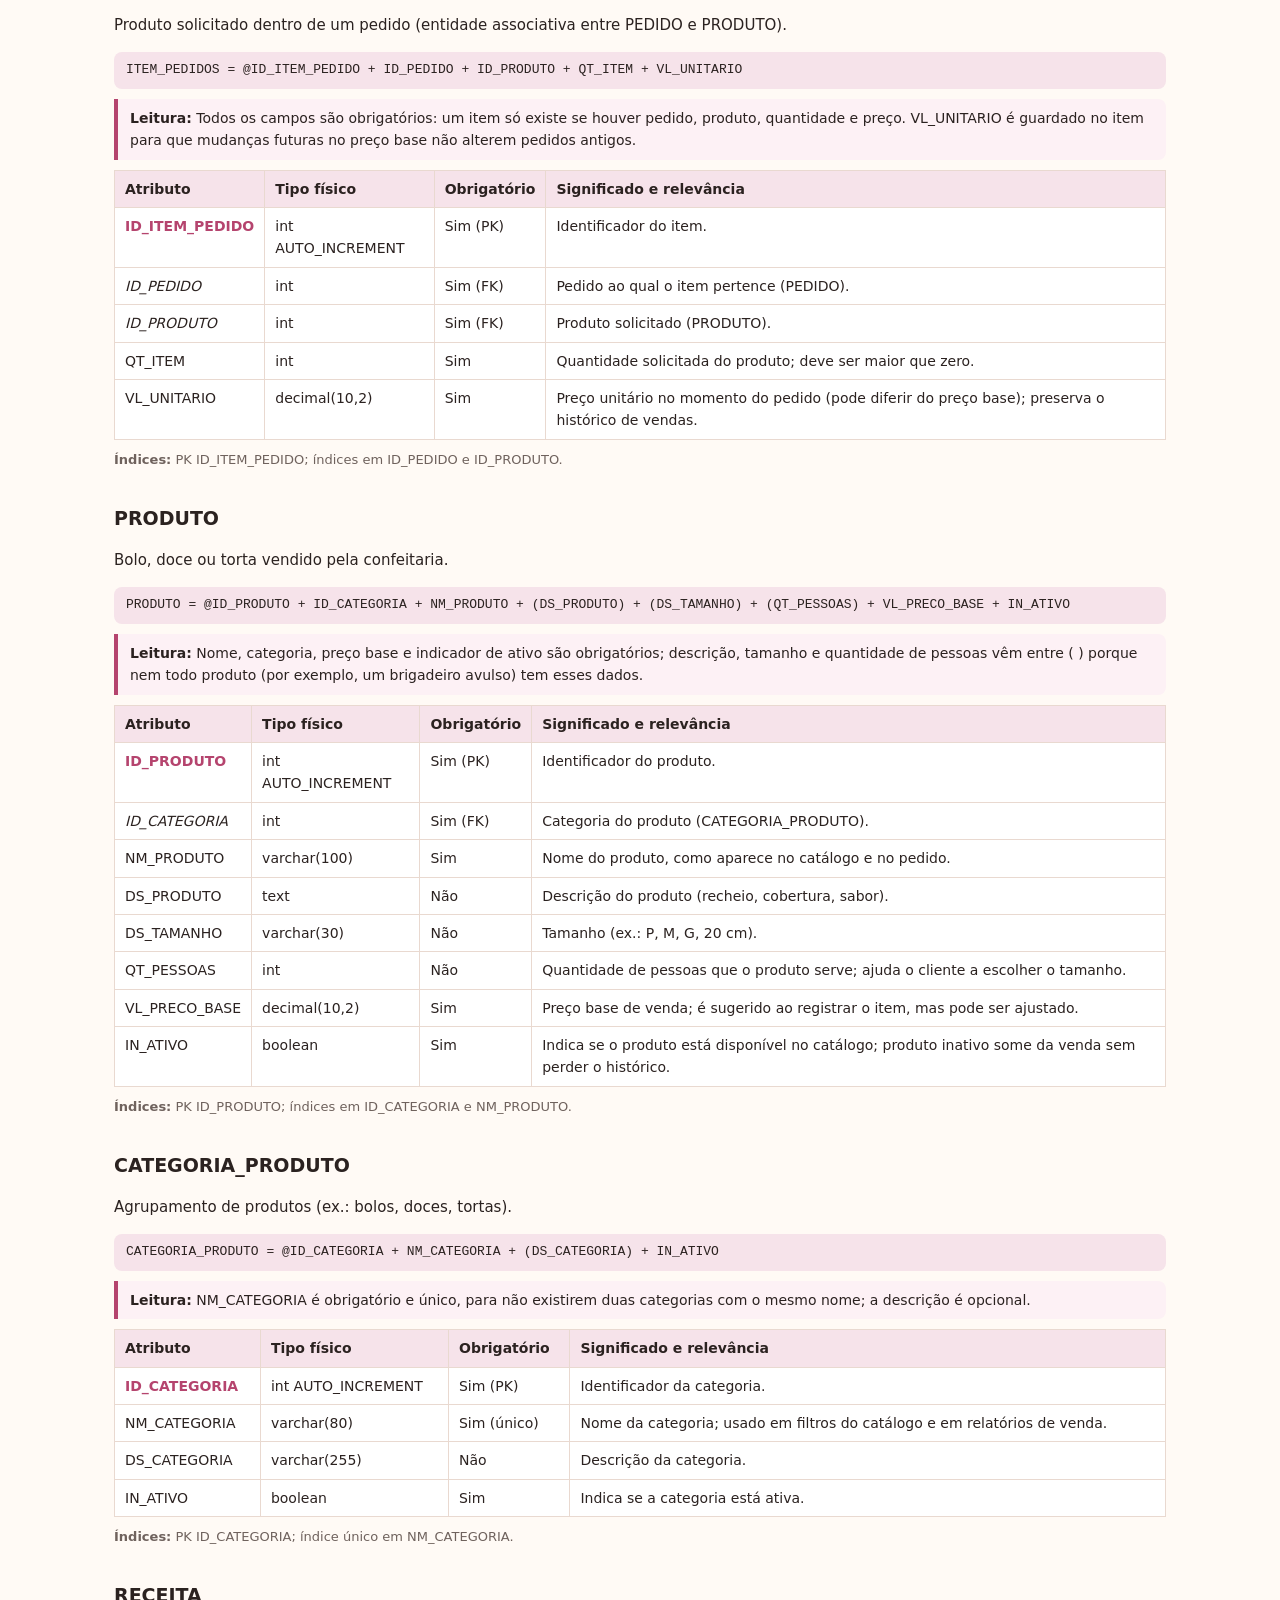
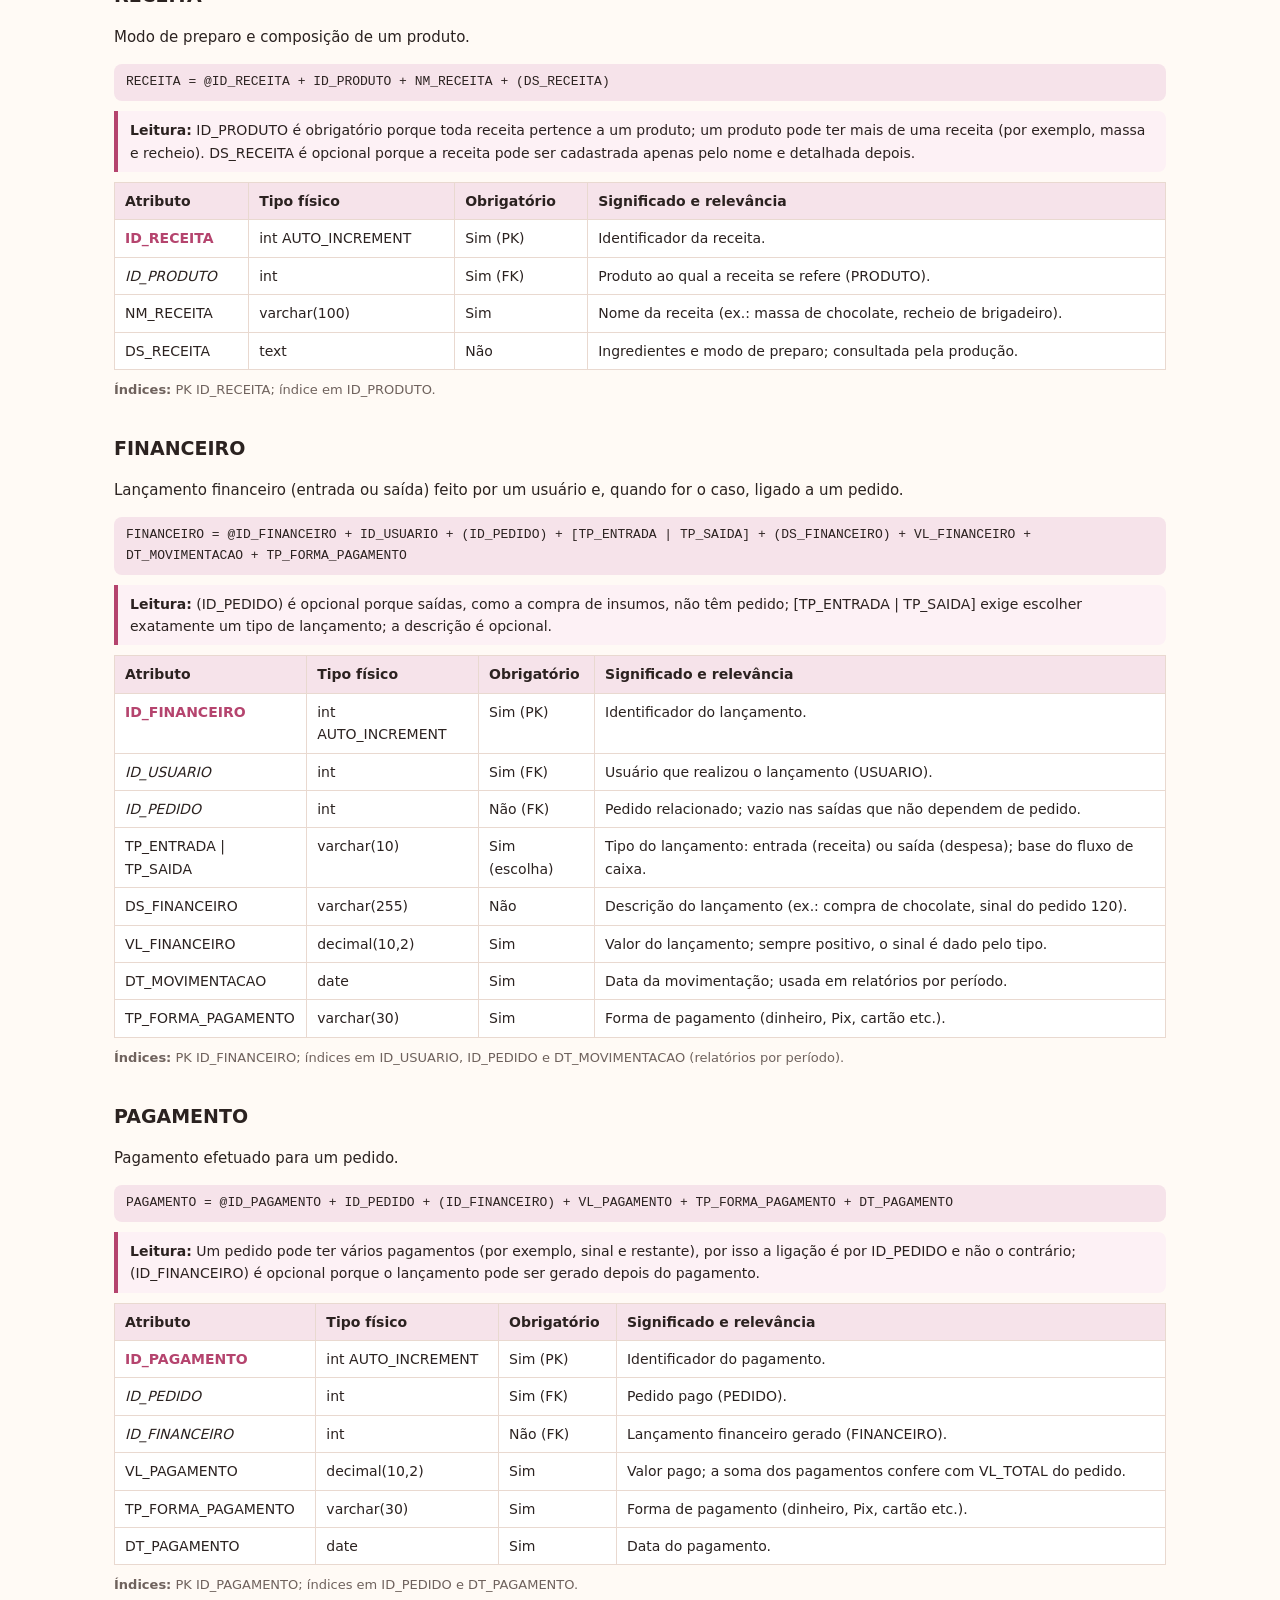
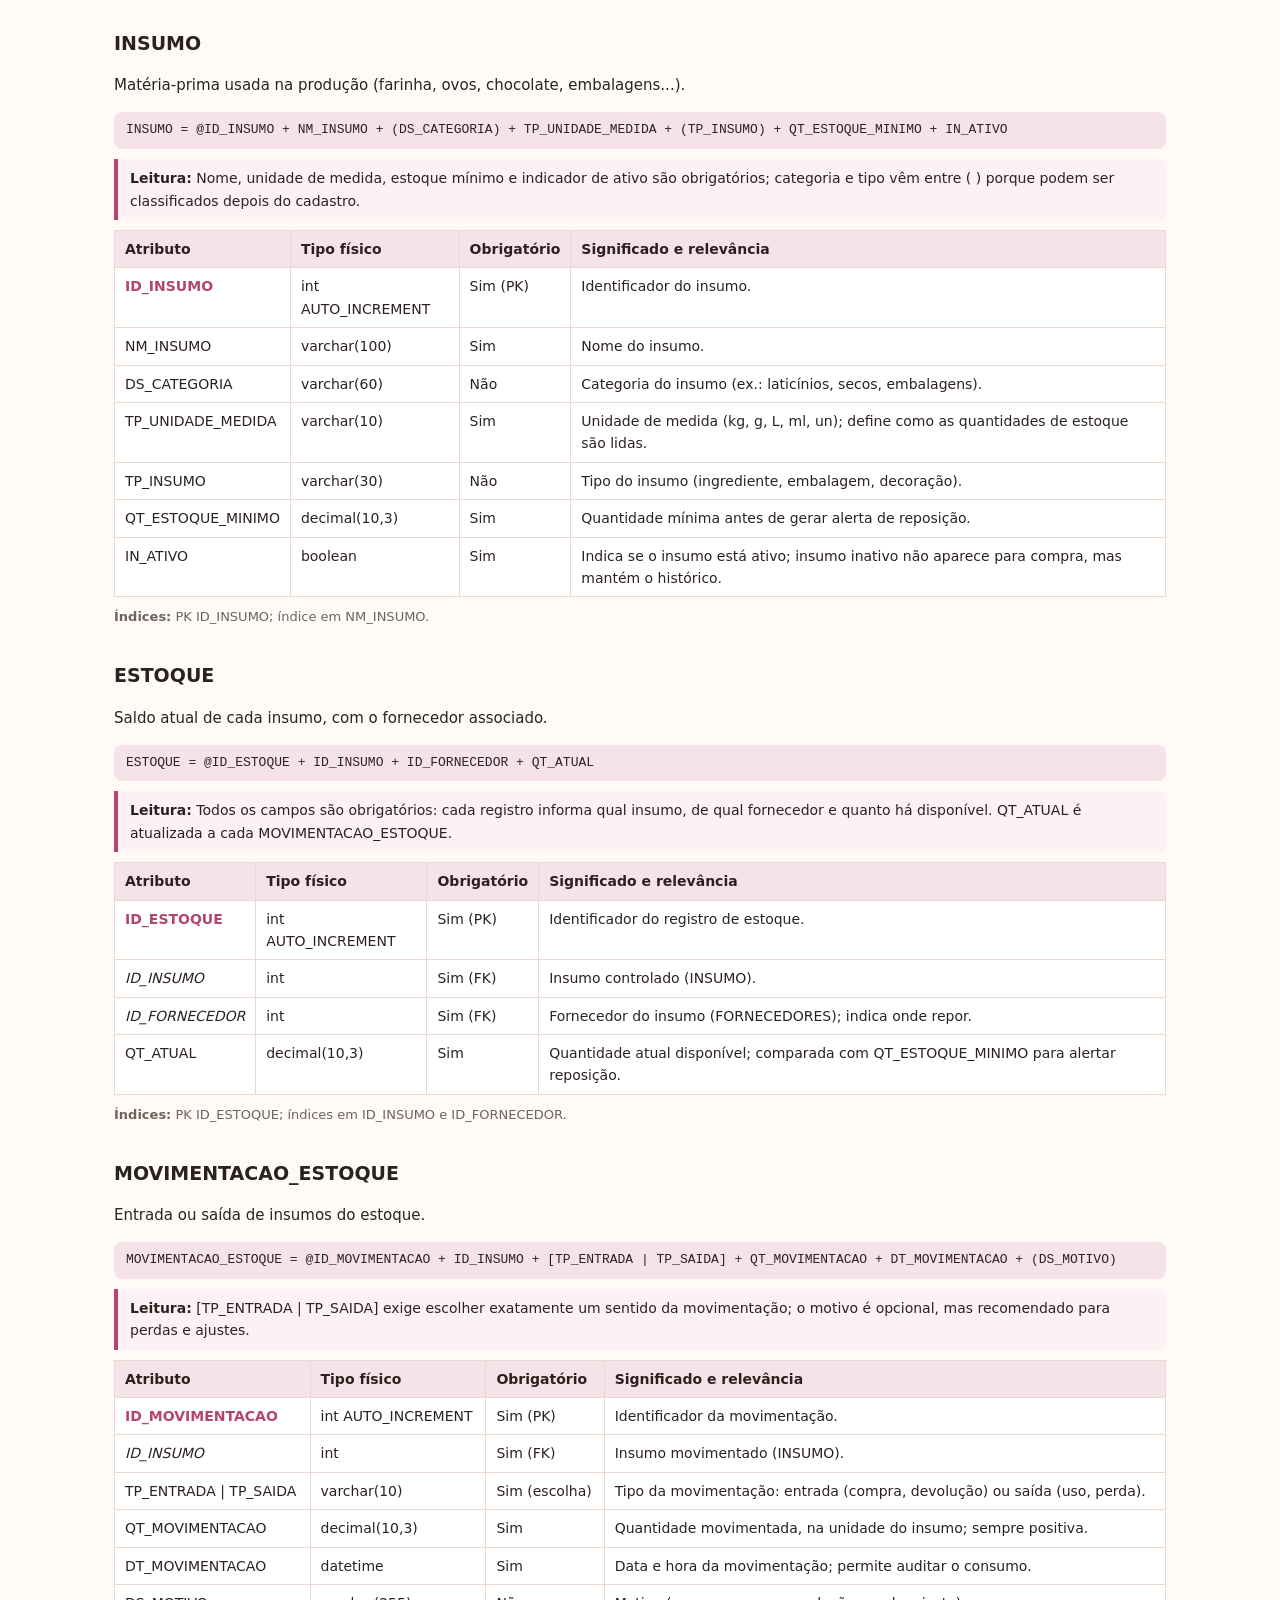
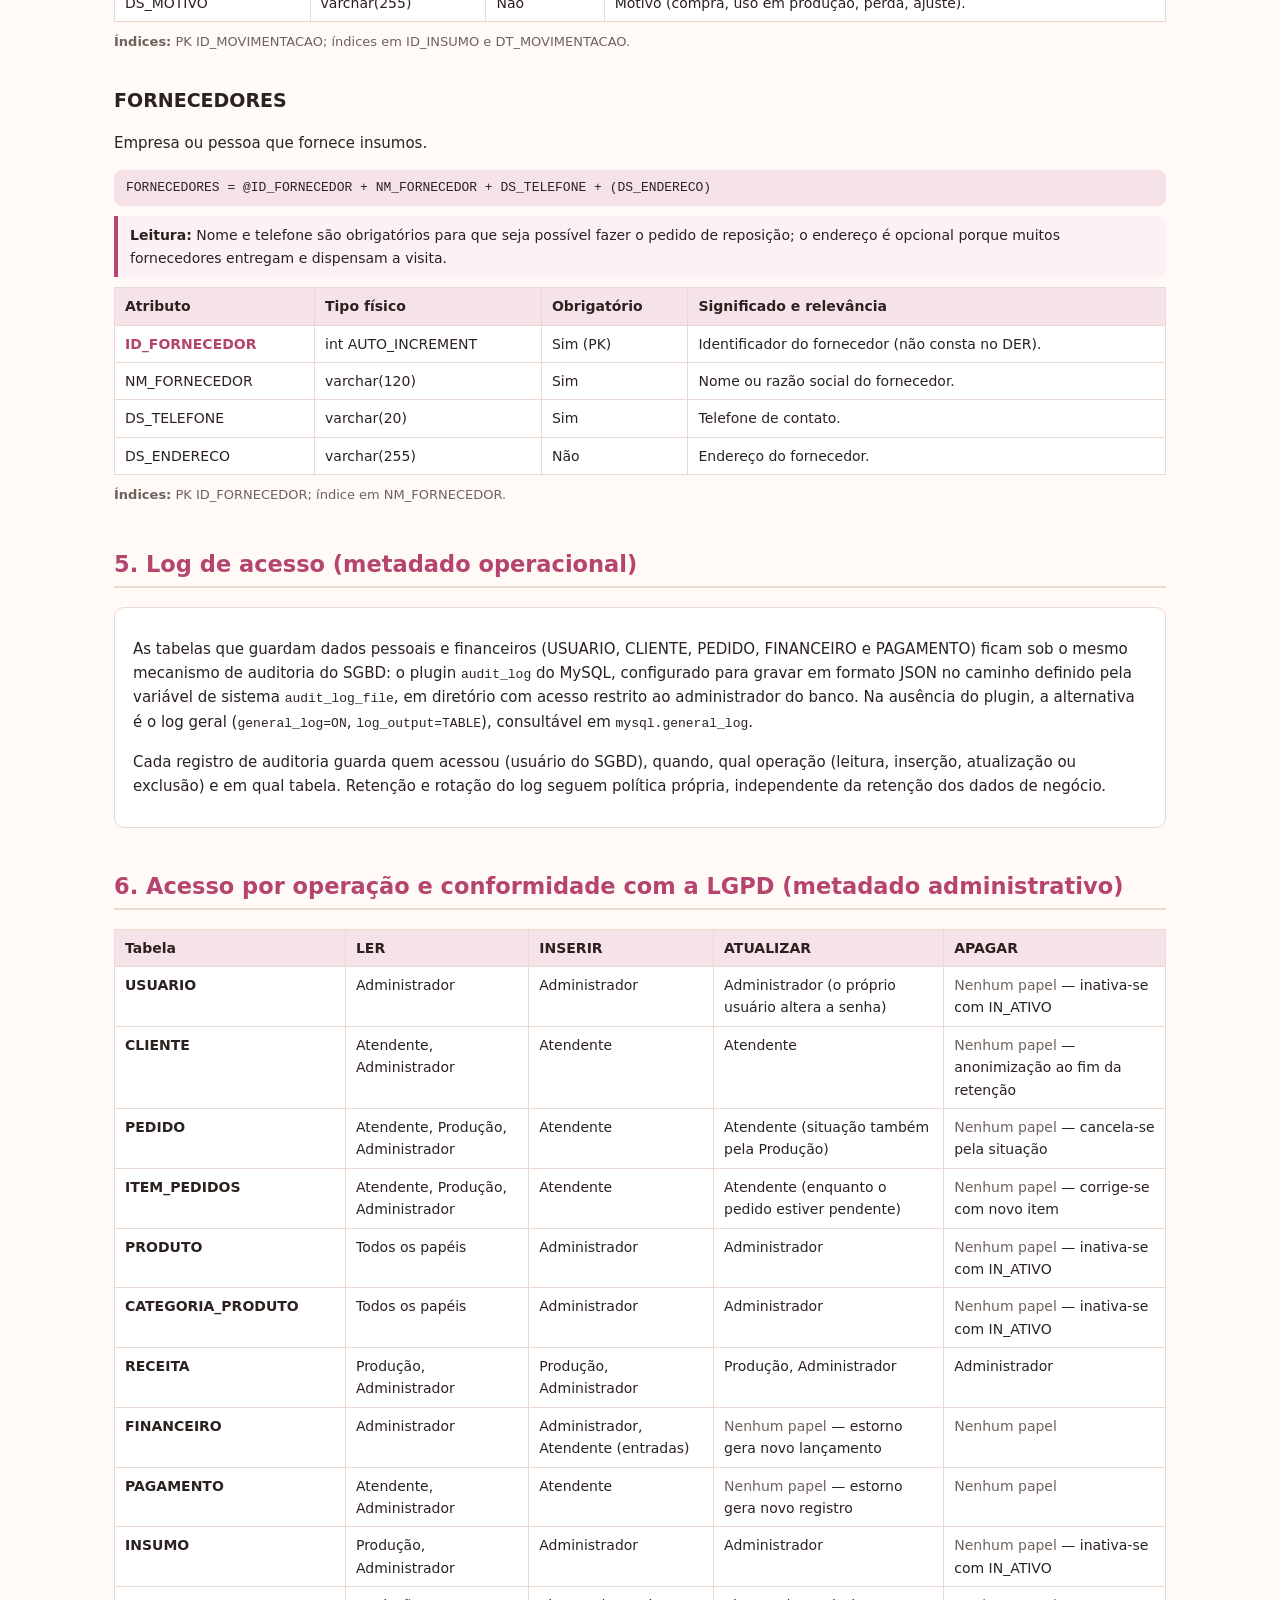
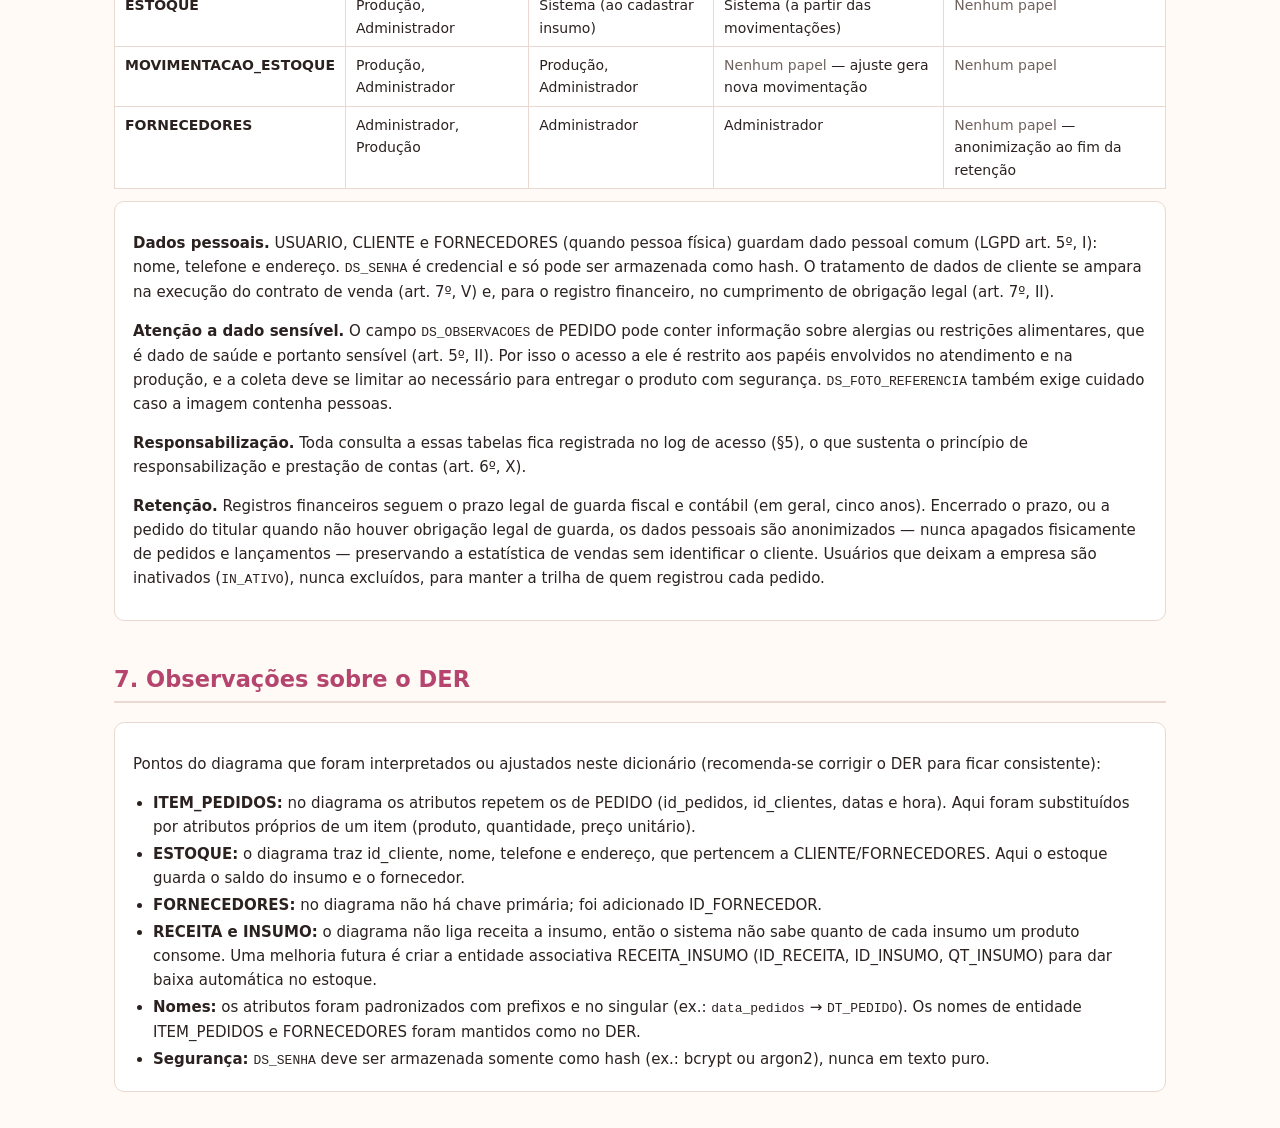
==== commit fb66aeea: "Update dicionario.html" ====
--- a/dicionario.html
+++ b/dicionario.html
@@ -3,67 +3,112 @@
 <head>
 <meta charset="utf-8">
 <meta name="viewport" content="width=device-width, initial-scale=1">
-<title>Dicionário de Dados – Sistema da Confeitaria</title>
+<title>Dicionário de Dados – Sistema de Gestão de Confeitaria</title>
 <style>
-  :root{--bg:#fffaf5;--fg:#2b2220;--card:#fff;--ac:#b5446e;--bd:#e9d9d0;--th:#f6e3ea;--mut:#6f625d}
-  @media (prefers-color-scheme:dark){:root{--bg:#1e1819;--fg:#f1e8e4;--card:#2a2122;--ac:#f08ab0;--bd:#463a3b;--th:#3a2a30;--mut:#b9aaa4}}
+  :root{--bg:#fffaf5;--fg:#2b2220;--card:#fff;--ac:#b5446e;--bd:#e9d9d0;--th:#f6e3ea;--mut:#6f625d;--note:#fdf1f5}
+  @media (prefers-color-scheme:dark){:root{--bg:#1e1819;--fg:#f1e8e4;--card:#2a2122;--ac:#f08ab0;--bd:#463a3b;--th:#3a2a30;--mut:#b9aaa4;--note:#33262b}}
   *{box-sizing:border-box}
-  body{margin:0;background:var(--bg);color:var(--fg);font:15px/1.55 system-ui,Segoe UI,Arial,sans-serif;padding:24px;max-width:1100px;margin-inline:auto}
-  h1{color:var(--ac);margin:0 0 4px}
-  h2{color:var(--ac);border-bottom:2px solid var(--bd);padding-bottom:4px;margin-top:36px}
-  h3{margin:28px 0 6px}
+  html{scroll-behavior:smooth}
+  body{margin:0;background:var(--bg);color:var(--fg);font:15px/1.6 system-ui,"Segoe UI",Arial,sans-serif;padding:24px;max-width:1100px;margin-inline:auto}
+  h1{color:var(--ac);margin:0 0 4px;font-size:28px;line-height:1.2}
+  h2{color:var(--ac);border-bottom:2px solid var(--bd);padding-bottom:4px;margin-top:40px}
+  h3{margin:32px 0 6px;font-size:19px;scroll-margin-top:12px}
   .sub{color:var(--mut);margin:0 0 20px}
   .card{background:var(--card);border:1px solid var(--bd);border-radius:10px;padding:14px 18px;margin:12px 0}
-  .wrap{overflow-x:auto}
+  .wrap{overflow-x:auto;margin:10px 0}
   table{border-collapse:collapse;width:100%;background:var(--card);font-size:14px}
   th,td{border:1px solid var(--bd);padding:7px 10px;text-align:left;vertical-align:top}
   th{background:var(--th)}
-  code,.formal{font-family:Consolas,monospace;font-size:13px}
-  .formal{background:var(--th);padding:8px 12px;border-radius:8px;display:block;overflow-x:auto;white-space:pre-wrap}
+  code,.formal{font-family:Consolas,"Courier New",monospace;font-size:13px}
+  .formal{background:var(--th);padding:8px 12px;border-radius:8px;display:block;overflow-x:auto;white-space:pre-wrap;word-break:break-word}
   .pk{color:var(--ac);font-weight:700}
+  .fk{font-style:italic}
+  .leitura{background:var(--note);border-left:4px solid var(--ac);padding:8px 12px;border-radius:0 8px 8px 0;margin:10px 0;font-size:14px}
   .idx{color:var(--mut);font-size:13px;margin-top:6px}
-  nav a{display:inline-block;margin:2px 8px 2px 0;color:var(--ac);text-decoration:none;font-size:14px}
-  nav a:hover{text-decoration:underline}
+  nav{margin:8px 0 4px}
+  nav a{display:inline-block;margin:2px 10px 2px 0;color:var(--ac);text-decoration:none;font-size:14px}
+  nav a:hover,nav a:focus-visible{text-decoration:underline}
+  a:focus-visible{outline:2px solid var(--ac);outline-offset:2px}
   ul{margin:6px 0 6px 20px;padding:0}
+  li{margin:3px 0}
+  .fluxo{font-size:14.5px}
+  .none{color:var(--mut)}
+  @media print{
+    body{background:#fff;color:#000;max-width:none;padding:0}
+    nav{display:none}
+    h3,.card,table{break-inside:avoid}
+  }
 </style>
 </head>
 <body>
 
 <h1>Dicionário de Dados – Sistema de Gestão de Confeitaria</h1>
-<p class="sub">Versão v1.0 · SGBD MySQL 8 (InnoDB) · utf8mb4 / utf8mb4_0900_ai_ci</p>
-
-<h2>1. Modelo conceitual</h2>
-<div class="card">
-  <p>O modelo representa uma confeitaria que recebe <b>pedidos</b> de <b>clientes</b>, registrados por <b>usuários</b> do sistema. Cada pedido possui itens (<b>produtos</b> organizados por <b>categoria</b>), cada item é associado a uma <b>receita</b> e os <b>insumos</b> necessários são controlados em <b>estoque</b> e <b>movimentação de estoque</b>, abastecidos por <b>fornecedores</b>. A parte <b>financeira</b> registra entradas e saídas e os <b>pagamentos</b> dos pedidos.</p>
-</div>
+<p class="sub">Versão v1.0 – 5 de outubro de 2026 – SGBD MySQL 8 (InnoDB) – utf8mb4 / utf8mb4_0900_ai_ci</p>
+
+<nav aria-label="Seções">
+  <a href="#s1">1. Modelo conceitual</a>
+  <a href="#s2">2. Fluxo de dados</a>
+  <a href="#s3">3. Convenções</a>
+  <a href="#s4">4. Dicionário por entidade</a>
+  <a href="#s5">5. Log de acesso</a>
+  <a href="#s6">6. Acesso e LGPD</a>
+  <a href="#s7">7. Observações sobre o DER</a>
+</nav>
+
+<h2 id="s1">1. Modelo conceitual</h2>
+<div class="card">
+  <p>Este modelo representa uma confeitaria que recebe <b>pedidos</b> de <b>clientes</b>, registrados por <b>usuários</b> do sistema. Cada pedido possui itens (<b>produtos</b> organizados por <b>categoria</b>) e cada produto tem uma ou mais <b>receitas</b>. Os <b>insumos</b> necessários à produção são controlados em <b>estoque</b> e em <b>movimentação de estoque</b>, abastecidos por <b>fornecedores</b>. A parte <b>financeira</b> registra entradas e saídas e os <b>pagamentos</b> dos pedidos.</p>
+  <p><b>ITEM_PEDIDOS</b> é a entidade associativa entre PEDIDO e PRODUTO: um pedido contém vários produtos e um produto aparece em vários pedidos, e a quantidade e o preço praticado ficam registrados no item.</p>
+</div>
+
 <div class="wrap">
 <table>
   <thead><tr><th>Entidade</th><th>Relaciona-se com</th><th>Cardinalidade</th></tr></thead>
   <tbody>
-    <tr><td>USUARIO</td><td>PEDIDO</td><td>1:N — um usuário realiza vários pedidos</td></tr>
-    <tr><td>USUARIO</td><td>FINANCEIRO</td><td>1:N — um usuário possui vários lançamentos financeiros</td></tr>
+    <tr><td>USUARIO</td><td>PEDIDO</td><td>1:N — um usuário registra vários pedidos; cada pedido é registrado por um único usuário</td></tr>
+    <tr><td>USUARIO</td><td>FINANCEIRO</td><td>1:N — um usuário realiza vários lançamentos financeiros</td></tr>
     <tr><td>CLIENTE</td><td>PEDIDO</td><td>1:N — um cliente faz vários pedidos; cada pedido é de um único cliente</td></tr>
     <tr><td>PEDIDO</td><td>ITEM_PEDIDOS</td><td>1:N — um pedido possui um ou mais itens</td></tr>
-    <tr><td>ITEM_PEDIDOS</td><td>PRODUTO</td><td>N:1 — cada item refere-se a um produto</td></tr>
-    <tr><td>PRODUTO</td><td>CATEGORIA_PRODUTO</td><td>N:1 — um produto pertence a uma categoria</td></tr>
-    <tr><td>PRODUTO</td><td>RECEITA</td><td>1:N — um produto tem uma ou mais receitas (item de pedido "tem" receita)</td></tr>
-    <tr><td>PEDIDO</td><td>FINANCEIRO</td><td>1:N — um pedido pode gerar lançamentos financeiros</td></tr>
+    <tr><td>PRODUTO</td><td>ITEM_PEDIDOS</td><td>1:N — um produto pode constar em vários itens de pedido</td></tr>
+    <tr><td>CATEGORIA_PRODUTO</td><td>PRODUTO</td><td>1:N — uma categoria agrupa vários produtos; cada produto pertence a uma categoria</td></tr>
+    <tr><td>PRODUTO</td><td>RECEITA</td><td>1:N — um produto tem uma ou mais receitas</td></tr>
+    <tr><td>PEDIDO</td><td>FINANCEIRO</td><td>1:N opcional — um pedido pode gerar lançamentos; lançamentos de saída (compras) não têm pedido</td></tr>
     <tr><td>PEDIDO</td><td>PAGAMENTO</td><td>1:N — um pedido pode ser pago em um ou mais pagamentos</td></tr>
-    <tr><td>FINANCEIRO</td><td>PAGAMENTO</td><td>1:N — um lançamento financeiro possui pagamentos</td></tr>
-    <tr><td>INSUMO</td><td>ESTOQUE</td><td>1:N — um insumo possui registro de estoque</td></tr>
+    <tr><td>FINANCEIRO</td><td>PAGAMENTO</td><td>1:N opcional — um lançamento financeiro pode estar ligado a pagamentos</td></tr>
+    <tr><td>INSUMO</td><td>ESTOQUE</td><td>1:N — um insumo possui registro(s) de estoque</td></tr>
     <tr><td>INSUMO</td><td>MOVIMENTACAO_ESTOQUE</td><td>1:N — um insumo possui várias movimentações</td></tr>
-    <tr><td>FORNECEDORES</td><td>ESTOQUE</td><td>1:N — um fornecedor fornece vários itens de estoque</td></tr>
+    <tr><td>FORNECEDORES</td><td>ESTOQUE</td><td>1:N — um fornecedor abastece vários registros de estoque</td></tr>
   </tbody>
 </table>
 </div>
 
-<h2>2. Convenções do dicionário</h2>
-<div class="card">
+<div class="card">
+  <p><b>Definições das entidades</b></p>
   <ul>
-    <li><b>SGBD:</b> MySQL 8, InnoDB (transações, chaves estrangeiras e índice primário clusterizado).</li>
-    <li><b>Codificação:</b> utf8mb4 / utf8mb4_0900_ai_ci, para acentuação do português sem perda.</li>
-    <li><b>Prefixos:</b> NM_ nome · DT_ data · HR_ hora · ID_ identificador (sem operação matemática) · CD_ código de domínio · QT_ quantidade · TP_ tipo · IN_ indicador booleano · DS_ descrição/texto livre · VL_ valor monetário. <i>DS_, HR_ e VL_ não são prefixos-padrão, mas seguem o mesmo princípio.</i></li>
+    <li><b>Usuário</b> é a pessoa que acessa o sistema (administrador, atendente ou responsável pela produção).</li>
+    <li><b>Cliente</b> é a pessoa que encomenda produtos da confeitaria.</li>
+    <li><b>Pedido</b> é a encomenda registrada para um cliente, com data e horário combinados de entrega ou retirada.</li>
+    <li><b>Item de pedido</b> é cada produto solicitado dentro de um pedido, com sua quantidade e preço.</li>
+    <li><b>Produto</b> é o bolo, doce ou torta vendido pela confeitaria; a <b>categoria</b> agrupa produtos semelhantes.</li>
+    <li><b>Receita</b> é o registro de ingredientes e modo de preparo de um produto.</li>
+    <li><b>Insumo</b> é a matéria-prima, embalagem ou decoração usada na produção; <b>estoque</b> é o saldo atual de cada insumo e <b>movimentação de estoque</b> é o histórico de entradas e saídas.</li>
+    <li><b>Fornecedor</b> é a empresa ou pessoa que vende insumos para a confeitaria.</li>
+    <li><b>Financeiro</b> é o lançamento de entrada ou saída de dinheiro; <b>pagamento</b> é o valor efetivamente pago por um pedido.</li>
   </ul>
+</div>
+
+<h2 id="s2">2. Fluxo de dados (visão de DFD)</h2>
+<div class="card fluxo">
+  <p>Cliente faz a encomenda no balcão ou por mensagem → o atendente (USUARIO) consulta ou cadastra o cliente em CLIENTE → registra um PEDIDO e seus ITEM_PEDIDOS, escolhendo PRODUTOS do catálogo → a produção consulta a RECEITA de cada produto e consome INSUMOS, o que gera registros em MOVIMENTACAO_ESTOQUE e atualiza o saldo em ESTOQUE → quando o saldo fica abaixo de QT_ESTOQUE_MINIMO, o sistema alerta a necessidade de reposição junto ao FORNECEDOR → o cliente paga o pedido, gerando um ou mais PAGAMENTOS e o lançamento de entrada em FINANCEIRO → a compra de insumos gera um lançamento de saída em FINANCEIRO e uma movimentação de entrada em estoque → toda leitura ou escrita nas tabelas que guardam dados pessoais e financeiros é registrada pelo log de acesso do SGBD (§5), o que sustenta auditoria e conformidade com a LGPD (§6).</p>
+</div>
+
+<h2 id="s3">3. Convenções do dicionário</h2>
+<div class="card">
+  <p><b>SGBD:</b> MySQL 8, mecanismo de armazenamento InnoDB — cuida da persistência dos arquivos de dados, das transações com suporte a chaves estrangeiras, do log de transações (redo/undo) e mantém o índice primário clusterizado por chave.</p>
+  <p><b>Codificação de caracteres:</b> utf8mb4 com collation utf8mb4_0900_ai_ci. Escolhida em vez de latin1 por cobrir a acentuação do português sem perda em nomes e textos livres, e por aceitar qualquer caractere Unicode que apareça em observações de pedidos (por exemplo, emojis em dedicatórias).</p>
+  <p><b>Prefixos:</b> NM_ nome · DT_ data · HR_ hora · ID_ identificador (não sofre operação matemática) · CD_ código de domínio · QT_ quantidade · TP_ tipo (categorização) · IN_ indicador booleano. Este dicionário também usa <b>DS_</b> (descrição/texto livre) e <b>VL_</b> (valor monetário); não estão entre os sete prefixos-padrão, mas seguem o mesmo princípio.</p>
+  <p><b>Versão deste dicionário:</b> v1.0, 5/outubro/2026. Qualquer alteração de estrutura deve gerar nova revisão registrada nesta seção; a prática atende, ela própria, ao princípio de rastreabilidade exigido pela LGPD (art. 6º, X).</p>
+  <p><b>Notação formal</b> (símbolos usados neste dicionário):</p>
   <div class="wrap">
   <table>
     <thead><tr><th>Símbolo</th><th>Significado</th></tr></thead>
@@ -71,8 +116,9 @@
       <tr><td><code>=</code></td><td>é composto de</td></tr>
       <tr><td><code>+</code></td><td>e (conecta elementos obrigatórios)</td></tr>
       <tr><td><code>( )</code></td><td>opcional</td></tr>
-      <tr><td><code>{ }</code>, <code>n{ }m</code></td><td>iteração com limite mínimo n e máximo m</td></tr>
+      <tr><td><code>{ }</code>, <code>n{ }m</code></td><td>iteração, com limite mínimo n e máximo m</td></tr>
       <tr><td><code>[ | ]</code></td><td>escolha obrigatória entre alternativas</td></tr>
+      <tr><td><code>/ /</code></td><td>rótulo de um grupo repetitivo</td></tr>
       <tr><td><code>@</code></td><td>identificador (chave primária)</td></tr>
       <tr><td><code>* *</code></td><td>comentário, fora da estrutura formal</td></tr>
     </tbody>
@@ -80,19 +126,40 @@
   </div>
 </div>
 
-<h2>3. Dicionário de dados por entidade</h2>
-<nav id="nav"></nav>
+<h2 id="s4">4. Dicionário de dados por entidade</h2>
+<nav id="nav" aria-label="Entidades"></nav>
 <div id="entidades"></div>
 
-<h2>4. Observações sobre o DER</h2>
+<h2 id="s5">5. Log de acesso (metadado operacional)</h2>
+<div class="card">
+  <p>As tabelas que guardam dados pessoais e financeiros (USUARIO, CLIENTE, PEDIDO, FINANCEIRO e PAGAMENTO) ficam sob o mesmo mecanismo de auditoria do SGBD: o plugin <code>audit_log</code> do MySQL, configurado para gravar em formato JSON no caminho definido pela variável de sistema <code>audit_log_file</code>, em diretório com acesso restrito ao administrador do banco. Na ausência do plugin, a alternativa é o log geral (<code>general_log=ON</code>, <code>log_output=TABLE</code>), consultável em <code>mysql.general_log</code>.</p>
+  <p>Cada registro de auditoria guarda quem acessou (usuário do SGBD), quando, qual operação (leitura, inserção, atualização ou exclusão) e em qual tabela. Retenção e rotação do log seguem política própria, independente da retenção dos dados de negócio.</p>
+</div>
+
+<h2 id="s6">6. Acesso por operação e conformidade com a LGPD (metadado administrativo)</h2>
+<div class="wrap">
+<table>
+  <thead><tr><th>Tabela</th><th>LER</th><th>INSERIR</th><th>ATUALIZAR</th><th>APAGAR</th></tr></thead>
+  <tbody id="matriz"></tbody>
+</table>
+</div>
+<div class="card">
+  <p><b>Dados pessoais.</b> USUARIO, CLIENTE e FORNECEDORES (quando pessoa física) guardam dado pessoal comum (LGPD art. 5º, I): nome, telefone e endereço. <code>DS_SENHA</code> é credencial e só pode ser armazenada como hash. O tratamento de dados de cliente se ampara na execução do contrato de venda (art. 7º, V) e, para o registro financeiro, no cumprimento de obrigação legal (art. 7º, II).</p>
+  <p><b>Atenção a dado sensível.</b> O campo <code>DS_OBSERVACOES</code> de PEDIDO pode conter informação sobre alergias ou restrições alimentares, que é dado de saúde e portanto sensível (art. 5º, II). Por isso o acesso a ele é restrito aos papéis envolvidos no atendimento e na produção, e a coleta deve se limitar ao necessário para entregar o produto com segurança. <code>DS_FOTO_REFERENCIA</code> também exige cuidado caso a imagem contenha pessoas.</p>
+  <p><b>Responsabilização.</b> Toda consulta a essas tabelas fica registrada no log de acesso (§5), o que sustenta o princípio de responsabilização e prestação de contas (art. 6º, X).</p>
+  <p><b>Retenção.</b> Registros financeiros seguem o prazo legal de guarda fiscal e contábil (em geral, cinco anos). Encerrado o prazo, ou a pedido do titular quando não houver obrigação legal de guarda, os dados pessoais são anonimizados — nunca apagados fisicamente de pedidos e lançamentos — preservando a estatística de vendas sem identificar o cliente. Usuários que deixam a empresa são inativados (<code>IN_ATIVO</code>), nunca excluídos, para manter a trilha de quem registrou cada pedido.</p>
+</div>
+
+<h2 id="s7">7. Observações sobre o DER</h2>
 <div class="card">
   <p>Pontos do diagrama que foram interpretados ou ajustados neste dicionário (recomenda-se corrigir o DER para ficar consistente):</p>
   <ul>
     <li><b>ITEM_PEDIDOS:</b> no diagrama os atributos repetem os de PEDIDO (id_pedidos, id_clientes, datas e hora). Aqui foram substituídos por atributos próprios de um item (produto, quantidade, preço unitário).</li>
-    <li><b>ESTOQUE:</b> o diagrama traz id_cliente, nome, telefone e endereço, que pertencem a CLIENTE/FORNECEDORES. Aqui o estoque guarda saldo do insumo e o fornecedor.</li>
+    <li><b>ESTOQUE:</b> o diagrama traz id_cliente, nome, telefone e endereço, que pertencem a CLIENTE/FORNECEDORES. Aqui o estoque guarda o saldo do insumo e o fornecedor.</li>
     <li><b>FORNECEDORES:</b> no diagrama não há chave primária; foi adicionado ID_FORNECEDOR.</li>
-    <li><b>Nomes:</b> os atributos foram padronizados com prefixos e no singular (ex.: <code>data_pedidos</code> → <code>DT_PEDIDO</code>).</li>
-    <li><b>Segurança:</b> <code>DS_SENHA</code> deve ser armazenada somente como hash (ex.: bcrypt/argon2), nunca em texto puro.</li>
+    <li><b>RECEITA e INSUMO:</b> o diagrama não liga receita a insumo, então o sistema não sabe quanto de cada insumo um produto consome. Uma melhoria futura é criar a entidade associativa RECEITA_INSUMO (ID_RECEITA, ID_INSUMO, QT_INSUMO) para dar baixa automática no estoque.</li>
+    <li><b>Nomes:</b> os atributos foram padronizados com prefixos e no singular (ex.: <code>data_pedidos</code> → <code>DT_PEDIDO</code>). Os nomes de entidade ITEM_PEDIDOS e FORNECEDORES foram mantidos como no DER.</li>
+    <li><b>Segurança:</b> <code>DS_SENHA</code> deve ser armazenada somente como hash (ex.: bcrypt ou argon2), nunca em texto puro.</li>
   </ul>
 </div>
 
@@ -101,117 +168,126 @@
 {
   nome:"USUARIO", desc:"Pessoa que acessa o sistema (atendente, confeiteiro, administrador).",
   formal:"USUARIO = @ID_USUARIO + NM_USUARIO + DS_LOGIN + DS_SENHA + CD_NIVEL_ACESSO + IN_ATIVO",
-  attrs:[
-    ["ID_USUARIO","int AUTO_INCREMENT","Sim (PK)","Identificador do usuário."],
-    ["NM_USUARIO","varchar(120)","Sim","Nome completo do usuário."],
-    ["DS_LOGIN","varchar(50)","Sim (único)","Login de acesso ao sistema."],
-    ["DS_SENHA","varchar(255)","Sim","Hash da senha."],
-    ["CD_NIVEL_ACESSO","tinyint","Sim","Perfil de permissão (ex.: 1 = administrador, 2 = atendente, 3 = produção)."],
-    ["IN_ATIVO","boolean","Sim","Indica se o usuário está ativo; inativo não acessa o sistema, mas mantém o histórico."]
-  ],
-  idx:"PK ID_USUARIO; índice único em DS_LOGIN."
+  leitura:"Os cinco campos após o identificador são obrigatórios e conectados por +. CD_NIVEL_ACESSO usa o prefixo de código de domínio porque seus valores vêm de uma lista fixa (1, 2, 3), e não de um cadastro livre.",
+  attrs:[
+    ["ID_USUARIO","int AUTO_INCREMENT","Sim (PK)","Código de localização do registro; não sofre operação matemática."],
+    ["NM_USUARIO","varchar(120)","Sim","Nome completo do usuário; identifica quem registrou cada pedido e lançamento financeiro."],
+    ["DS_LOGIN","varchar(50)","Sim (único)","Login de acesso ao sistema; a unicidade evita dois usuários com a mesma identidade."],
+    ["DS_SENHA","varchar(255)","Sim","Hash da senha (bcrypt ou argon2); nunca armazenada em texto puro."],
+    ["CD_NIVEL_ACESSO","tinyint","Sim","Perfil de permissão (1 = administrador, 2 = atendente, 3 = produção); define o que o usuário pode ler e alterar (§6)."],
+    ["IN_ATIVO","boolean","Sim","Indica se o usuário está ativo; usuário inativo não acessa o sistema, mas mantém o histórico dos pedidos que registrou."]
+  ],
+  idx:"PK ID_USUARIO; índice único em DS_LOGIN (agiliza a autenticação e evita duplicidade)."
 },
 {
   nome:"CLIENTE", desc:"Pessoa que encomenda produtos da confeitaria.",
   formal:"CLIENTE = @ID_CLIENTE + NM_CLIENTE + DS_TELEFONE + (DS_ENDERECO)",
-  attrs:[
-    ["ID_CLIENTE","int AUTO_INCREMENT","Sim (PK)","Identificador do cliente."],
-    ["NM_CLIENTE","varchar(120)","Sim","Nome do cliente."],
-    ["DS_TELEFONE","varchar(20)","Sim","Telefone/WhatsApp de contato."],
-    ["DS_ENDERECO","varchar(255)","Não","Endereço para entrega."]
+  leitura:"DS_TELEFONE é obrigatório porque é o canal para combinar detalhes da encomenda; (DS_ENDERECO) vem entre ( ) porque só é necessário quando há entrega, e retirada no balcão dispensa o endereço.",
+  attrs:[
+    ["ID_CLIENTE","int AUTO_INCREMENT","Sim (PK)","Código de localização do cliente; não sofre operação matemática."],
+    ["NM_CLIENTE","varchar(120)","Sim","Nome do cliente; usado no atendimento e na identificação do pedido."],
+    ["DS_TELEFONE","varchar(20)","Sim","Telefone/WhatsApp de contato para confirmar detalhes e avisar que o pedido está pronto."],
+    ["DS_ENDERECO","varchar(255)","Não","Endereço para entrega; preenchido apenas quando o pedido não é retirado no local."]
   ],
   idx:"PK ID_CLIENTE; índice secundário em NM_CLIENTE (busca por nome no atendimento)."
 },
 {
   nome:"PEDIDO", desc:"Encomenda feita por um cliente e registrada por um usuário.",
   formal:"PEDIDO = @ID_PEDIDO + ID_CLIENTE + ID_USUARIO + DT_PEDIDO + DT_ENTREGA + HR_ENTREGA + [TP_PENDENTE | TP_EM_PRODUCAO | TP_PRONTO | TP_ENTREGUE | TP_CANCELADO] + VL_TOTAL + (DS_OBSERVACOES) + (DS_FOTO_REFERENCIA)",
-  attrs:[
-    ["ID_PEDIDO","int AUTO_INCREMENT","Sim (PK)","Identificador do pedido."],
+  leitura:"ID_CLIENTE e ID_USUARIO são obrigatórios e ligam o pedido a quem comprou e a quem registrou; [ | ] exige escolher exatamente uma situação do pedido; as observações e a foto de referência vêm entre ( ) porque nem todo pedido os possui.",
+  attrs:[
+    ["ID_PEDIDO","int AUTO_INCREMENT","Sim (PK)","Identificador do pedido; é o número usado para acompanhar a encomenda."],
     ["ID_CLIENTE","int","Sim (FK)","Cliente dono do pedido (CLIENTE)."],
-    ["ID_USUARIO","int","Sim (FK)","Usuário que registrou o pedido (USUARIO)."],
+    ["ID_USUARIO","int","Sim (FK)","Usuário que registrou o pedido (USUARIO); garante rastreabilidade do atendimento."],
     ["DT_PEDIDO","date","Sim","Data em que o pedido foi feito."],
-    ["DT_ENTREGA","date","Sim","Data combinada para entrega/retirada."],
-    ["HR_ENTREGA","time","Sim","Horário combinado para entrega/retirada."],
-    ["TP_STATUS","varchar(20)","Sim (escolha)","Situação: pendente, em produção, pronto, entregue ou cancelado."],
-    ["VL_TOTAL","decimal(10,2)","Sim","Valor total do pedido (soma dos itens)."],
-    ["DS_OBSERVACOES","text","Não","Observações do pedido (tema, dedicatória, alergias, etc.)."],
-    ["DS_FOTO_REFERENCIA","varchar(255)","Não","Caminho/URL da foto de referência do bolo ou doce."]
+    ["DT_ENTREGA","date","Sim","Data combinada para entrega ou retirada; base da agenda de produção."],
+    ["HR_ENTREGA","time","Sim","Horário combinado para entrega ou retirada."],
+    ["TP_PENDENTE | TP_EM_PRODUCAO | TP_PRONTO | TP_ENTREGUE | TP_CANCELADO","varchar(20)","Sim (escolha)","Situação do pedido (pendente, em produção, pronto, entregue ou cancelado); orienta a fila de produção e os relatórios. Pedido cancelado mantém o histórico."],
+    ["VL_TOTAL","decimal(10,2)","Sim","Valor total do pedido (soma dos itens); referência para conferir os pagamentos."],
+    ["DS_OBSERVACOES","text","Não","Observações do pedido (tema, dedicatória, alergias etc.). Pode conter dado de saúde, portanto sensível (§6)."],
+    ["DS_FOTO_REFERENCIA","varchar(255)","Não","Caminho ou URL da foto de referência do bolo ou doce desejado."]
   ],
   idx:"PK ID_PEDIDO; índices em ID_CLIENTE, ID_USUARIO e DT_ENTREGA (agenda de entregas)."
 },
 {
-  nome:"ITEM_PEDIDOS", desc:"Produto solicitado dentro de um pedido.",
+  nome:"ITEM_PEDIDOS", desc:"Produto solicitado dentro de um pedido (entidade associativa entre PEDIDO e PRODUTO).",
   formal:"ITEM_PEDIDOS = @ID_ITEM_PEDIDO + ID_PEDIDO + ID_PRODUTO + QT_ITEM + VL_UNITARIO",
+  leitura:"Todos os campos são obrigatórios: um item só existe se houver pedido, produto, quantidade e preço. VL_UNITARIO é guardado no item para que mudanças futuras no preço base não alterem pedidos antigos.",
   attrs:[
     ["ID_ITEM_PEDIDO","int AUTO_INCREMENT","Sim (PK)","Identificador do item."],
     ["ID_PEDIDO","int","Sim (FK)","Pedido ao qual o item pertence (PEDIDO)."],
     ["ID_PRODUTO","int","Sim (FK)","Produto solicitado (PRODUTO)."],
-    ["QT_ITEM","int","Sim","Quantidade solicitada."],
-    ["VL_UNITARIO","decimal(10,2)","Sim","Preço unitário no momento do pedido (pode diferir do preço base)."]
+    ["QT_ITEM","int","Sim","Quantidade solicitada do produto; deve ser maior que zero."],
+    ["VL_UNITARIO","decimal(10,2)","Sim","Preço unitário no momento do pedido (pode diferir do preço base); preserva o histórico de vendas."]
   ],
   idx:"PK ID_ITEM_PEDIDO; índices em ID_PEDIDO e ID_PRODUTO."
 },
 {
   nome:"PRODUTO", desc:"Bolo, doce ou torta vendido pela confeitaria.",
   formal:"PRODUTO = @ID_PRODUTO + ID_CATEGORIA + NM_PRODUTO + (DS_PRODUTO) + (DS_TAMANHO) + (QT_PESSOAS) + VL_PRECO_BASE + IN_ATIVO",
+  leitura:"Nome, categoria, preço base e indicador de ativo são obrigatórios; descrição, tamanho e quantidade de pessoas vêm entre ( ) porque nem todo produto (por exemplo, um brigadeiro avulso) tem esses dados.",
   attrs:[
     ["ID_PRODUTO","int AUTO_INCREMENT","Sim (PK)","Identificador do produto."],
     ["ID_CATEGORIA","int","Sim (FK)","Categoria do produto (CATEGORIA_PRODUTO)."],
-    ["NM_PRODUTO","varchar(100)","Sim","Nome do produto."],
-    ["DS_PRODUTO","text","Não","Descrição do produto."],
+    ["NM_PRODUTO","varchar(100)","Sim","Nome do produto, como aparece no catálogo e no pedido."],
+    ["DS_PRODUTO","text","Não","Descrição do produto (recheio, cobertura, sabor)."],
     ["DS_TAMANHO","varchar(30)","Não","Tamanho (ex.: P, M, G, 20 cm)."],
-    ["QT_PESSOAS","int","Não","Quantidade de pessoas que o produto serve."],
-    ["VL_PRECO_BASE","decimal(10,2)","Sim","Preço base de venda."],
-    ["IN_ATIVO","boolean","Sim","Indica se o produto está disponível no catálogo."]
+    ["QT_PESSOAS","int","Não","Quantidade de pessoas que o produto serve; ajuda o cliente a escolher o tamanho."],
+    ["VL_PRECO_BASE","decimal(10,2)","Sim","Preço base de venda; é sugerido ao registrar o item, mas pode ser ajustado."],
+    ["IN_ATIVO","boolean","Sim","Indica se o produto está disponível no catálogo; produto inativo some da venda sem perder o histórico."]
   ],
   idx:"PK ID_PRODUTO; índices em ID_CATEGORIA e NM_PRODUTO."
 },
 {
   nome:"CATEGORIA_PRODUTO", desc:"Agrupamento de produtos (ex.: bolos, doces, tortas).",
   formal:"CATEGORIA_PRODUTO = @ID_CATEGORIA + NM_CATEGORIA + (DS_CATEGORIA) + IN_ATIVO",
+  leitura:"NM_CATEGORIA é obrigatório e único, para não existirem duas categorias com o mesmo nome; a descrição é opcional.",
   attrs:[
     ["ID_CATEGORIA","int AUTO_INCREMENT","Sim (PK)","Identificador da categoria."],
-    ["NM_CATEGORIA","varchar(80)","Sim (único)","Nome da categoria."],
+    ["NM_CATEGORIA","varchar(80)","Sim (único)","Nome da categoria; usado em filtros do catálogo e em relatórios de venda."],
     ["DS_CATEGORIA","varchar(255)","Não","Descrição da categoria."],
     ["IN_ATIVO","boolean","Sim","Indica se a categoria está ativa."]
   ],
   idx:"PK ID_CATEGORIA; índice único em NM_CATEGORIA."
 },
 {
-  nome:"RECEITA", desc:"Modo de preparo/composição de um produto.",
+  nome:"RECEITA", desc:"Modo de preparo e composição de um produto.",
   formal:"RECEITA = @ID_RECEITA + ID_PRODUTO + NM_RECEITA + (DS_RECEITA)",
+  leitura:"ID_PRODUTO é obrigatório porque toda receita pertence a um produto; um produto pode ter mais de uma receita (por exemplo, massa e recheio). DS_RECEITA é opcional porque a receita pode ser cadastrada apenas pelo nome e detalhada depois.",
   attrs:[
     ["ID_RECEITA","int AUTO_INCREMENT","Sim (PK)","Identificador da receita."],
     ["ID_PRODUTO","int","Sim (FK)","Produto ao qual a receita se refere (PRODUTO)."],
-    ["NM_RECEITA","varchar(100)","Sim","Nome da receita."],
-    ["DS_RECEITA","text","Não","Ingredientes e modo de preparo."]
+    ["NM_RECEITA","varchar(100)","Sim","Nome da receita (ex.: massa de chocolate, recheio de brigadeiro)."],
+    ["DS_RECEITA","text","Não","Ingredientes e modo de preparo; consultada pela produção."]
   ],
   idx:"PK ID_RECEITA; índice em ID_PRODUTO."
 },
 {
-  nome:"FINANCEIRO", desc:"Lançamento financeiro (entrada ou saída) ligado a um pedido e a um usuário.",
+  nome:"FINANCEIRO", desc:"Lançamento financeiro (entrada ou saída) feito por um usuário e, quando for o caso, ligado a um pedido.",
   formal:"FINANCEIRO = @ID_FINANCEIRO + ID_USUARIO + (ID_PEDIDO) + [TP_ENTRADA | TP_SAIDA] + (DS_FINANCEIRO) + VL_FINANCEIRO + DT_MOVIMENTACAO + TP_FORMA_PAGAMENTO",
+  leitura:"(ID_PEDIDO) é opcional porque saídas, como a compra de insumos, não têm pedido; [TP_ENTRADA | TP_SAIDA] exige escolher exatamente um tipo de lançamento; a descrição é opcional.",
   attrs:[
     ["ID_FINANCEIRO","int AUTO_INCREMENT","Sim (PK)","Identificador do lançamento."],
     ["ID_USUARIO","int","Sim (FK)","Usuário que realizou o lançamento (USUARIO)."],
-    ["ID_PEDIDO","int","Não (FK)","Pedido relacionado (saídas, como compras, podem não ter pedido)."],
-    ["TP_FINANCEIRO","varchar(10)","Sim (escolha)","Tipo do lançamento: entrada ou saída."],
-    ["DS_FINANCEIRO","varchar(255)","Não","Descrição do lançamento."],
-    ["VL_FINANCEIRO","decimal(10,2)","Sim","Valor do lançamento."],
-    ["DT_MOVIMENTACAO","date","Sim","Data da movimentação."],
-    ["TP_FORMA_PAGAMENTO","varchar(30)","Sim","Forma de pagamento (dinheiro, Pix, cartão, etc.)."]
+    ["ID_PEDIDO","int","Não (FK)","Pedido relacionado; vazio nas saídas que não dependem de pedido."],
+    ["TP_ENTRADA | TP_SAIDA","varchar(10)","Sim (escolha)","Tipo do lançamento: entrada (receita) ou saída (despesa); base do fluxo de caixa."],
+    ["DS_FINANCEIRO","varchar(255)","Não","Descrição do lançamento (ex.: compra de chocolate, sinal do pedido 120)."],
+    ["VL_FINANCEIRO","decimal(10,2)","Sim","Valor do lançamento; sempre positivo, o sinal é dado pelo tipo."],
+    ["DT_MOVIMENTACAO","date","Sim","Data da movimentação; usada em relatórios por período."],
+    ["TP_FORMA_PAGAMENTO","varchar(30)","Sim","Forma de pagamento (dinheiro, Pix, cartão etc.)."]
   ],
   idx:"PK ID_FINANCEIRO; índices em ID_USUARIO, ID_PEDIDO e DT_MOVIMENTACAO (relatórios por período)."
 },
 {
   nome:"PAGAMENTO", desc:"Pagamento efetuado para um pedido.",
   formal:"PAGAMENTO = @ID_PAGAMENTO + ID_PEDIDO + (ID_FINANCEIRO) + VL_PAGAMENTO + TP_FORMA_PAGAMENTO + DT_PAGAMENTO",
+  leitura:"Um pedido pode ter vários pagamentos (por exemplo, sinal e restante), por isso a ligação é por ID_PEDIDO e não o contrário; (ID_FINANCEIRO) é opcional porque o lançamento pode ser gerado depois do pagamento.",
   attrs:[
     ["ID_PAGAMENTO","int AUTO_INCREMENT","Sim (PK)","Identificador do pagamento."],
     ["ID_PEDIDO","int","Sim (FK)","Pedido pago (PEDIDO)."],
     ["ID_FINANCEIRO","int","Não (FK)","Lançamento financeiro gerado (FINANCEIRO)."],
-    ["VL_PAGAMENTO","decimal(10,2)","Sim","Valor pago."],
-    ["TP_FORMA_PAGAMENTO","varchar(30)","Sim","Forma de pagamento (dinheiro, Pix, cartão, etc.)."],
+    ["VL_PAGAMENTO","decimal(10,2)","Sim","Valor pago; a soma dos pagamentos confere com VL_TOTAL do pedido."],
+    ["TP_FORMA_PAGAMENTO","varchar(30)","Sim","Forma de pagamento (dinheiro, Pix, cartão etc.)."],
     ["DT_PAGAMENTO","date","Sim","Data do pagamento."]
   ],
   idx:"PK ID_PAGAMENTO; índices em ID_PEDIDO e DT_PAGAMENTO."
@@ -219,37 +295,40 @@
 {
   nome:"INSUMO", desc:"Matéria-prima usada na produção (farinha, ovos, chocolate, embalagens...).",
   formal:"INSUMO = @ID_INSUMO + NM_INSUMO + (DS_CATEGORIA) + TP_UNIDADE_MEDIDA + (TP_INSUMO) + QT_ESTOQUE_MINIMO + IN_ATIVO",
+  leitura:"Nome, unidade de medida, estoque mínimo e indicador de ativo são obrigatórios; categoria e tipo vêm entre ( ) porque podem ser classificados depois do cadastro.",
   attrs:[
     ["ID_INSUMO","int AUTO_INCREMENT","Sim (PK)","Identificador do insumo."],
     ["NM_INSUMO","varchar(100)","Sim","Nome do insumo."],
     ["DS_CATEGORIA","varchar(60)","Não","Categoria do insumo (ex.: laticínios, secos, embalagens)."],
-    ["TP_UNIDADE_MEDIDA","varchar(10)","Sim","Unidade de medida (kg, g, L, ml, un)."],
+    ["TP_UNIDADE_MEDIDA","varchar(10)","Sim","Unidade de medida (kg, g, L, ml, un); define como as quantidades de estoque são lidas."],
     ["TP_INSUMO","varchar(30)","Não","Tipo do insumo (ingrediente, embalagem, decoração)."],
     ["QT_ESTOQUE_MINIMO","decimal(10,3)","Sim","Quantidade mínima antes de gerar alerta de reposição."],
-    ["IN_ATIVO","boolean","Sim","Indica se o insumo está ativo."]
+    ["IN_ATIVO","boolean","Sim","Indica se o insumo está ativo; insumo inativo não aparece para compra, mas mantém o histórico."]
   ],
   idx:"PK ID_INSUMO; índice em NM_INSUMO."
 },
 {
   nome:"ESTOQUE", desc:"Saldo atual de cada insumo, com o fornecedor associado.",
   formal:"ESTOQUE = @ID_ESTOQUE + ID_INSUMO + ID_FORNECEDOR + QT_ATUAL",
+  leitura:"Todos os campos são obrigatórios: cada registro informa qual insumo, de qual fornecedor e quanto há disponível. QT_ATUAL é atualizada a cada MOVIMENTACAO_ESTOQUE.",
   attrs:[
     ["ID_ESTOQUE","int AUTO_INCREMENT","Sim (PK)","Identificador do registro de estoque."],
     ["ID_INSUMO","int","Sim (FK)","Insumo controlado (INSUMO)."],
-    ["ID_FORNECEDOR","int","Sim (FK)","Fornecedor do insumo (FORNECEDORES)."],
-    ["QT_ATUAL","decimal(10,3)","Sim","Quantidade atual disponível."]
+    ["ID_FORNECEDOR","int","Sim (FK)","Fornecedor do insumo (FORNECEDORES); indica onde repor."],
+    ["QT_ATUAL","decimal(10,3)","Sim","Quantidade atual disponível; comparada com QT_ESTOQUE_MINIMO para alertar reposição."]
   ],
   idx:"PK ID_ESTOQUE; índices em ID_INSUMO e ID_FORNECEDOR."
 },
 {
   nome:"MOVIMENTACAO_ESTOQUE", desc:"Entrada ou saída de insumos do estoque.",
   formal:"MOVIMENTACAO_ESTOQUE = @ID_MOVIMENTACAO + ID_INSUMO + [TP_ENTRADA | TP_SAIDA] + QT_MOVIMENTACAO + DT_MOVIMENTACAO + (DS_MOTIVO)",
+  leitura:"[TP_ENTRADA | TP_SAIDA] exige escolher exatamente um sentido da movimentação; o motivo é opcional, mas recomendado para perdas e ajustes.",
   attrs:[
     ["ID_MOVIMENTACAO","int AUTO_INCREMENT","Sim (PK)","Identificador da movimentação."],
     ["ID_INSUMO","int","Sim (FK)","Insumo movimentado (INSUMO)."],
-    ["TP_MOVIMENTACAO","varchar(10)","Sim (escolha)","Tipo da movimentação: entrada ou saída."],
-    ["QT_MOVIMENTACAO","decimal(10,3)","Sim","Quantidade movimentada."],
-    ["DT_MOVIMENTACAO","datetime","Sim","Data e hora da movimentação."],
+    ["TP_ENTRADA | TP_SAIDA","varchar(10)","Sim (escolha)","Tipo da movimentação: entrada (compra, devolução) ou saída (uso, perda)."],
+    ["QT_MOVIMENTACAO","decimal(10,3)","Sim","Quantidade movimentada, na unidade do insumo; sempre positiva."],
+    ["DT_MOVIMENTACAO","datetime","Sim","Data e hora da movimentação; permite auditar o consumo."],
     ["DS_MOTIVO","varchar(255)","Não","Motivo (compra, uso em produção, perda, ajuste)."]
   ],
   idx:"PK ID_MOVIMENTACAO; índices em ID_INSUMO e DT_MOVIMENTACAO."
@@ -257,9 +336,10 @@
 {
   nome:"FORNECEDORES", desc:"Empresa ou pessoa que fornece insumos.",
   formal:"FORNECEDORES = @ID_FORNECEDOR + NM_FORNECEDOR + DS_TELEFONE + (DS_ENDERECO)",
+  leitura:"Nome e telefone são obrigatórios para que seja possível fazer o pedido de reposição; o endereço é opcional porque muitos fornecedores entregam e dispensam a visita.",
   attrs:[
     ["ID_FORNECEDOR","int AUTO_INCREMENT","Sim (PK)","Identificador do fornecedor (não consta no DER)."],
-    ["NM_FORNECEDOR","varchar(120)","Sim","Nome do fornecedor."],
+    ["NM_FORNECEDOR","varchar(120)","Sim","Nome ou razão social do fornecedor."],
     ["DS_TELEFONE","varchar(20)","Sim","Telefone de contato."],
     ["DS_ENDERECO","varchar(255)","Não","Endereço do fornecedor."]
   ],
@@ -267,21 +347,49 @@
 }
 ];
 
+const esc = s => String(s).replace(/&/g,'&amp;').replace(/</g,'&lt;').replace(/>/g,'&gt;');
 const nav = document.getElementById('nav');
 const box = document.getElementById('entidades');
 E.forEach(e=>{
   nav.insertAdjacentHTML('beforeend', `<a href="#${e.nome}">${e.nome}</a>`);
-  const rows = e.attrs.map(a=>`<tr><td>${a[2].includes('PK')?'<span class="pk">'+a[0]+'</span>':a[0]}</td><td>${a[1]}</td><td>${a[2]}</td><td>${a[3]}</td></tr>`).join('');
+  const rows = e.attrs.map(a=>{
+    let n = esc(a[0]);
+    if(a[2].includes('PK')) n = `<span class="pk">${n}</span>`;
+    else if(a[2].includes('FK')) n = `<span class="fk">${n}</span>`;
+    return `<tr><td>${n}</td><td>${esc(a[1])}</td><td>${esc(a[2])}</td><td>${esc(a[3])}</td></tr>`;
+  }).join('');
   box.insertAdjacentHTML('beforeend', `
     <h3 id="${e.nome}">${e.nome}</h3>
-    <p>${e.desc}</p>
-    <code class="formal">${e.formal.replace(/</g,'&lt;')}</code>
+    <p>${esc(e.desc)}</p>
+    <code class="formal">${esc(e.formal)}</code>
+    <div class="leitura"><b>Leitura:</b> ${esc(e.leitura)}</div>
     <div class="wrap"><table>
       <thead><tr><th>Atributo</th><th>Tipo físico</th><th>Obrigatório</th><th>Significado e relevância</th></tr></thead>
       <tbody>${rows}</tbody>
     </table></div>
-    <div class="idx"><b>Índices:</b> ${e.idx}</div>`);
+    <div class="idx"><b>Índices:</b> ${esc(e.idx)}</div>`);
+});
+
+const N = '<span class="none">Nenhum papel</span>';
+const M = [
+ ["USUARIO","Administrador","Administrador","Administrador (o próprio usuário altera a senha)", N+" — inativa-se com IN_ATIVO"],
+ ["CLIENTE","Atendente, Administrador","Atendente","Atendente",N+" — anonimização ao fim da retenção"],
+ ["PEDIDO","Atendente, Produção, Administrador","Atendente","Atendente (situação também pela Produção)",N+" — cancela-se pela situação"],
+ ["ITEM_PEDIDOS","Atendente, Produção, Administrador","Atendente","Atendente (enquanto o pedido estiver pendente)",N+" — corrige-se com novo item"],
+ ["PRODUTO","Todos os papéis","Administrador","Administrador",N+" — inativa-se com IN_ATIVO"],
+ ["CATEGORIA_PRODUTO","Todos os papéis","Administrador","Administrador",N+" — inativa-se com IN_ATIVO"],
+ ["RECEITA","Produção, Administrador","Produção, Administrador","Produção, Administrador","Administrador"],
+ ["FINANCEIRO","Administrador","Administrador, Atendente (entradas)",N+" — estorno gera novo lançamento",N],
+ ["PAGAMENTO","Atendente, Administrador","Atendente",N+" — estorno gera novo registro",N],
+ ["INSUMO","Produção, Administrador","Administrador","Administrador",N+" — inativa-se com IN_ATIVO"],
+ ["ESTOQUE","Produção, Administrador","Sistema (ao cadastrar insumo)","Sistema (a partir das movimentações)",N],
+ ["MOVIMENTACAO_ESTOQUE","Produção, Administrador","Produção, Administrador",N+" — ajuste gera nova movimentação",N],
+ ["FORNECEDORES","Administrador, Produção","Administrador","Administrador",N+" — anonimização ao fim da retenção"]
+];
+const mt = document.getElementById('matriz');
+M.forEach(r=>{
+  mt.insertAdjacentHTML('beforeend', `<tr><td><b>${r[0]}</b></td><td>${r[1]}</td><td>${r[2]}</td><td>${r[3]}</td><td>${r[4]}</td></tr>`);
 });
 </script>
 </body>
-</html>+</html>
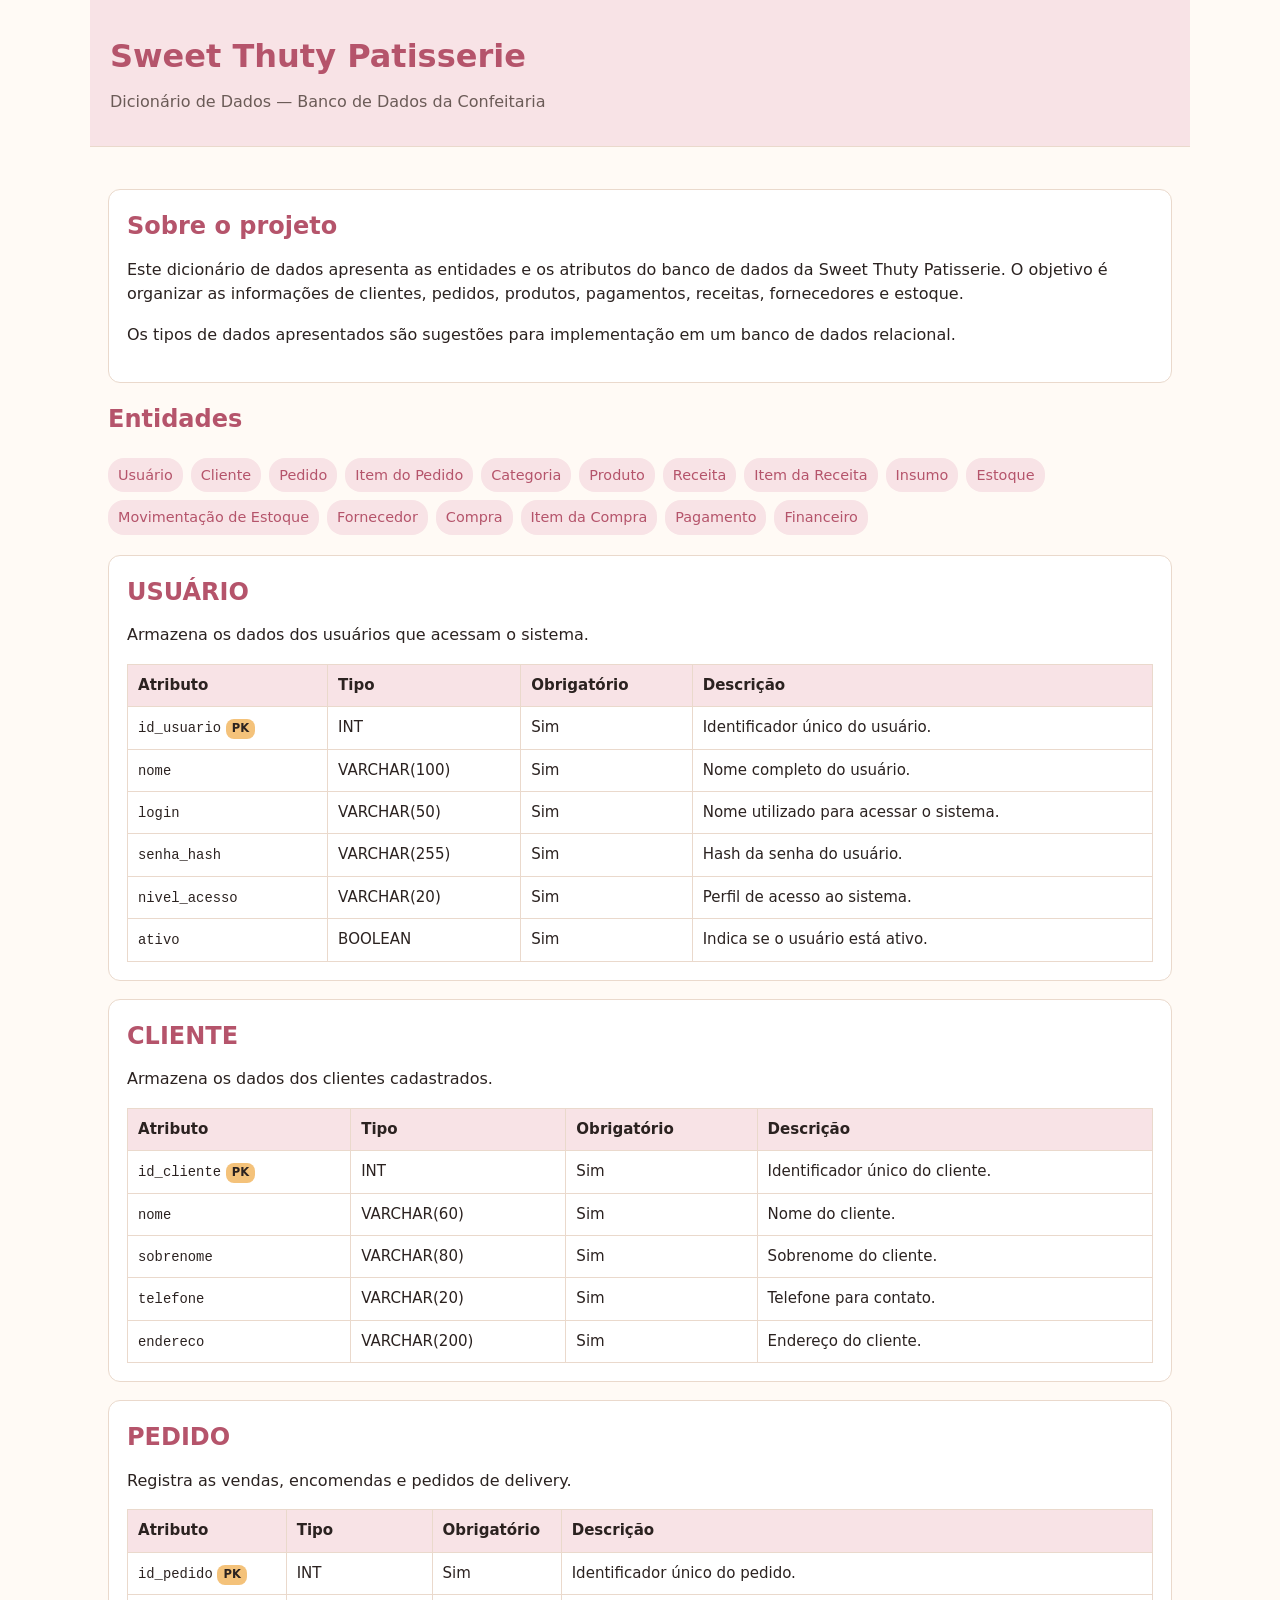
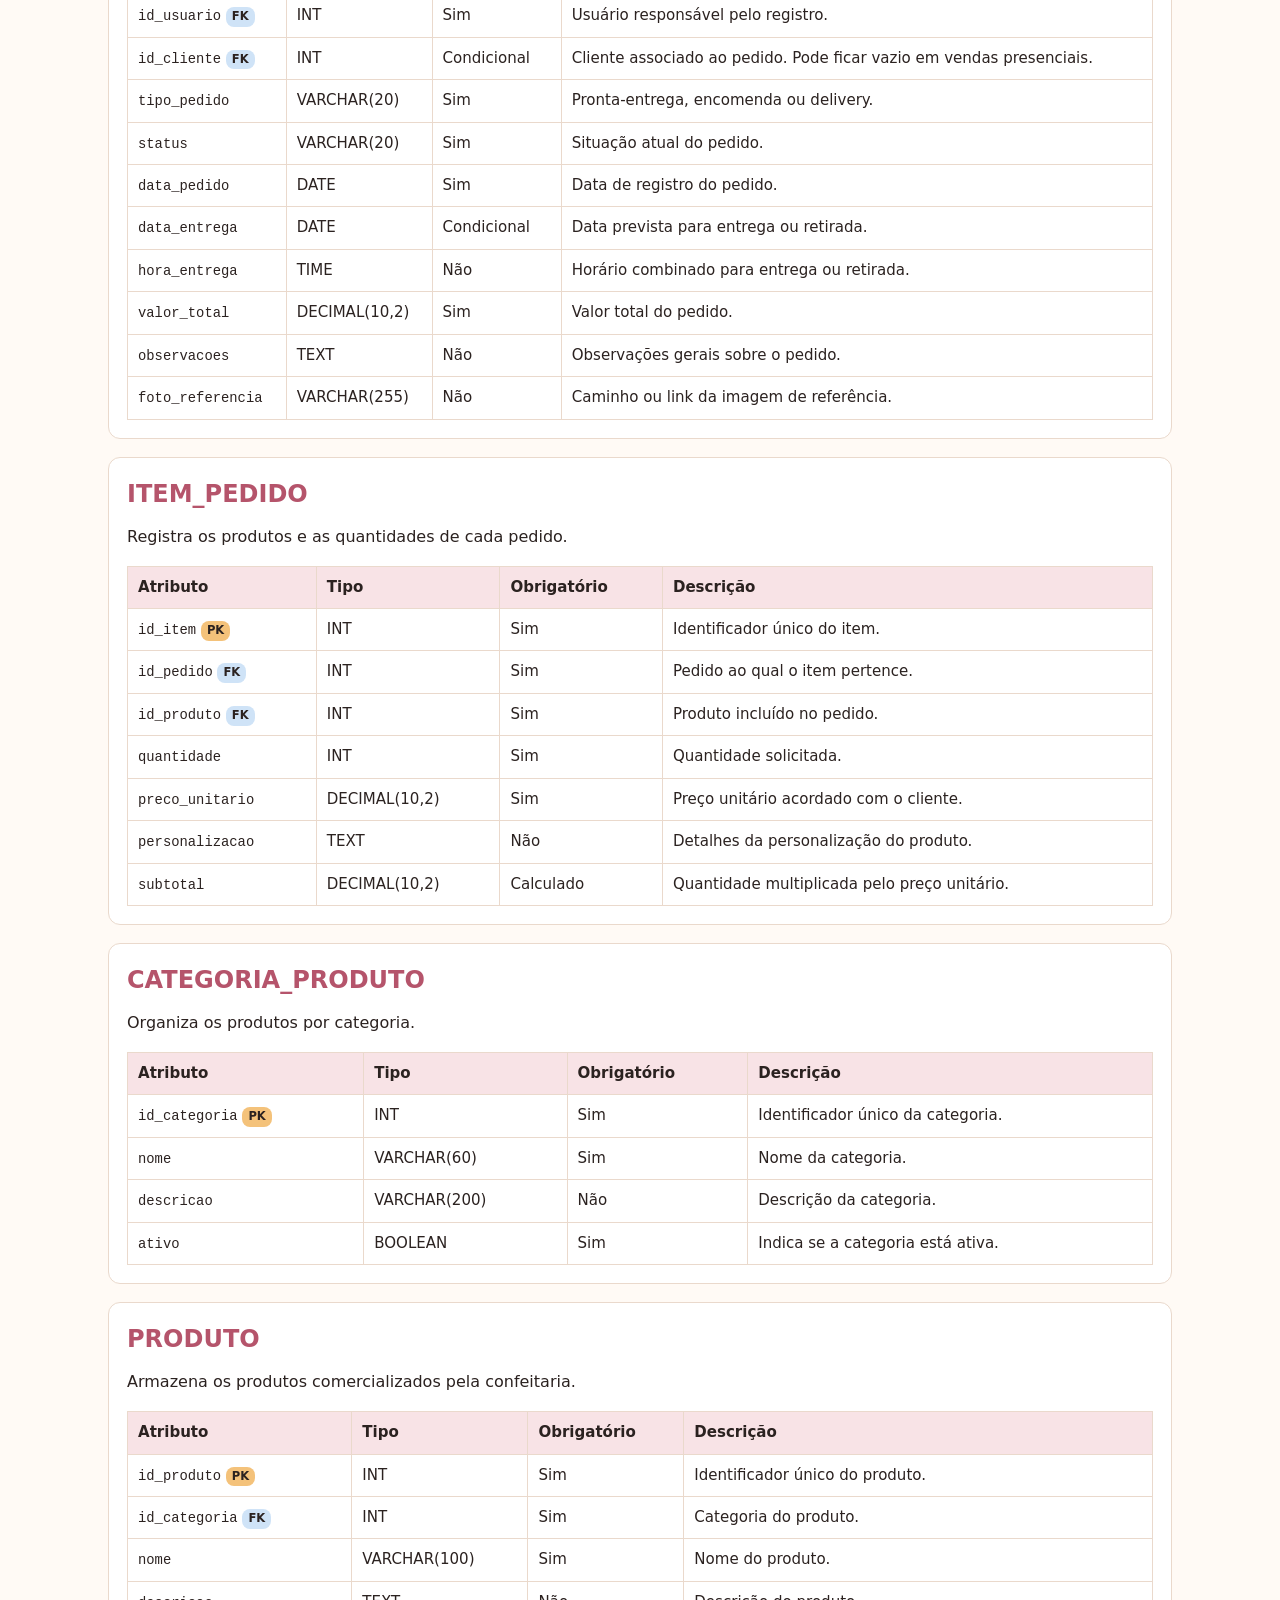
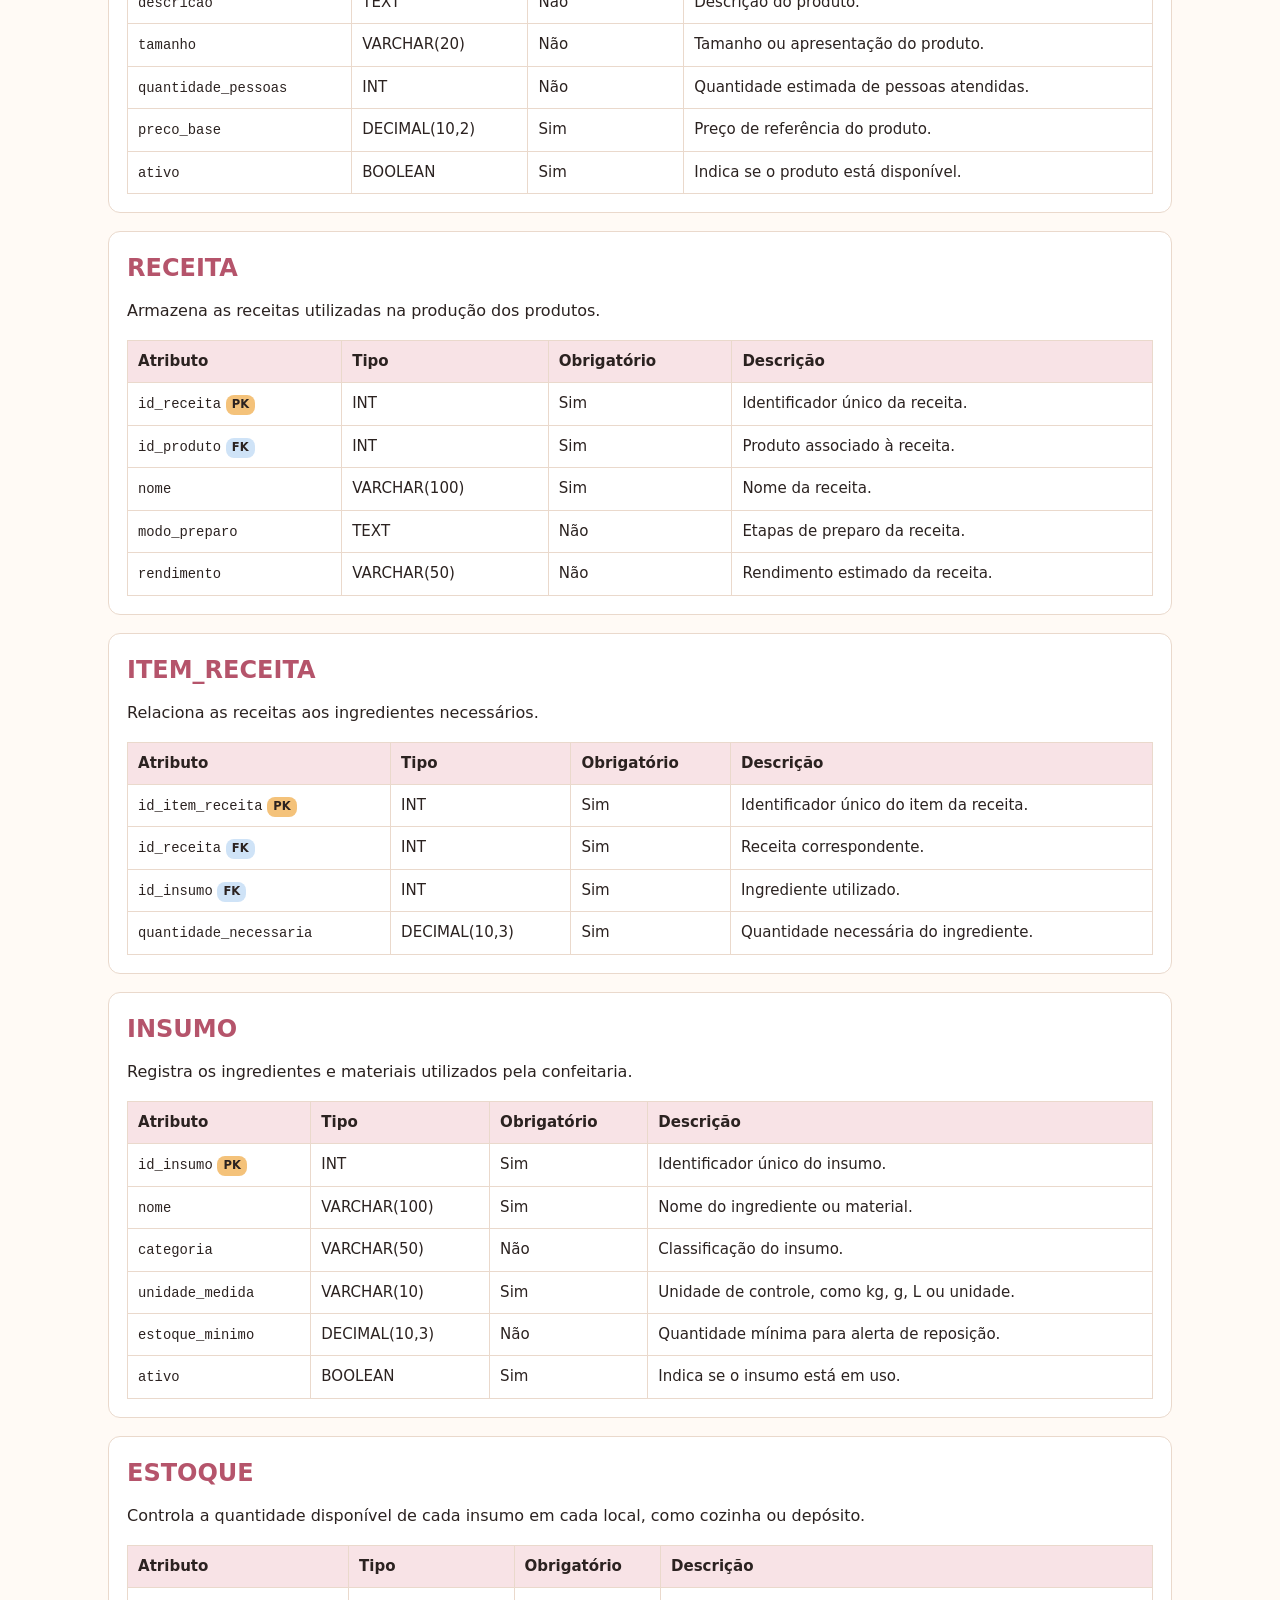
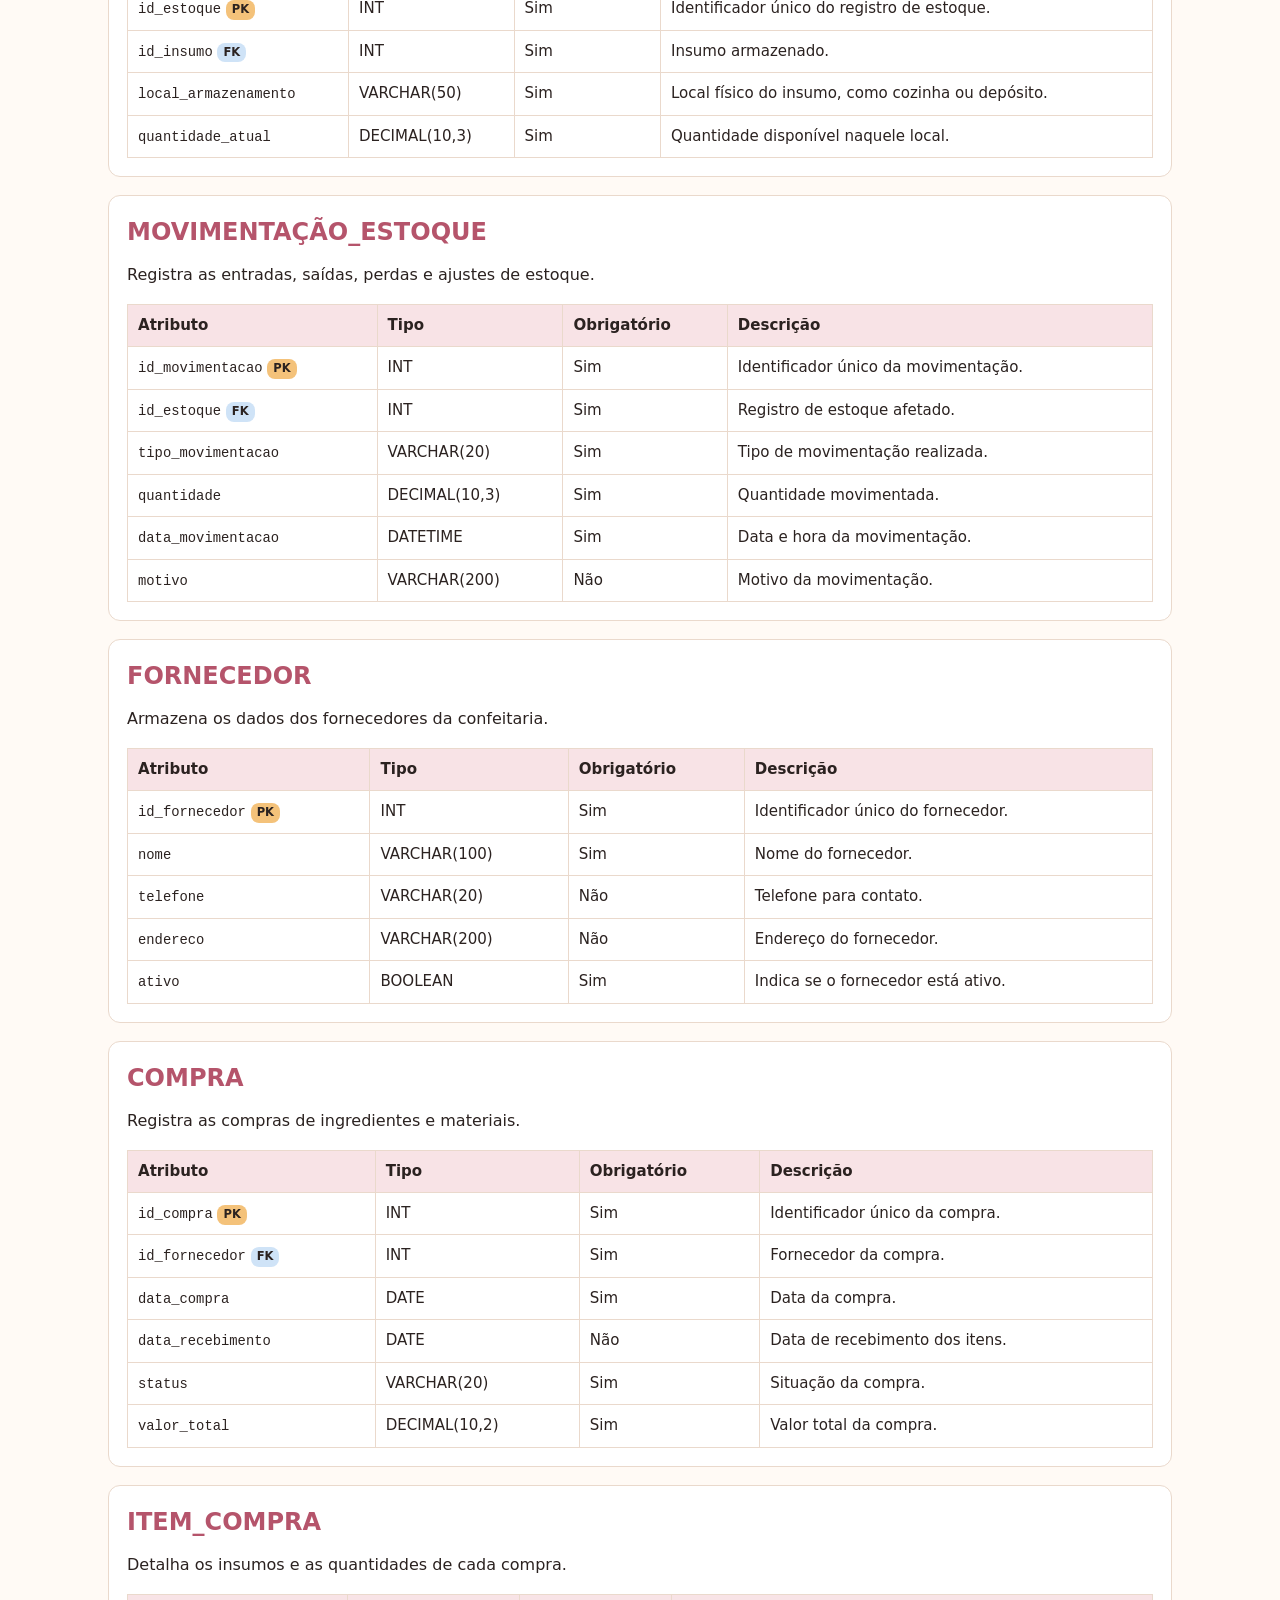
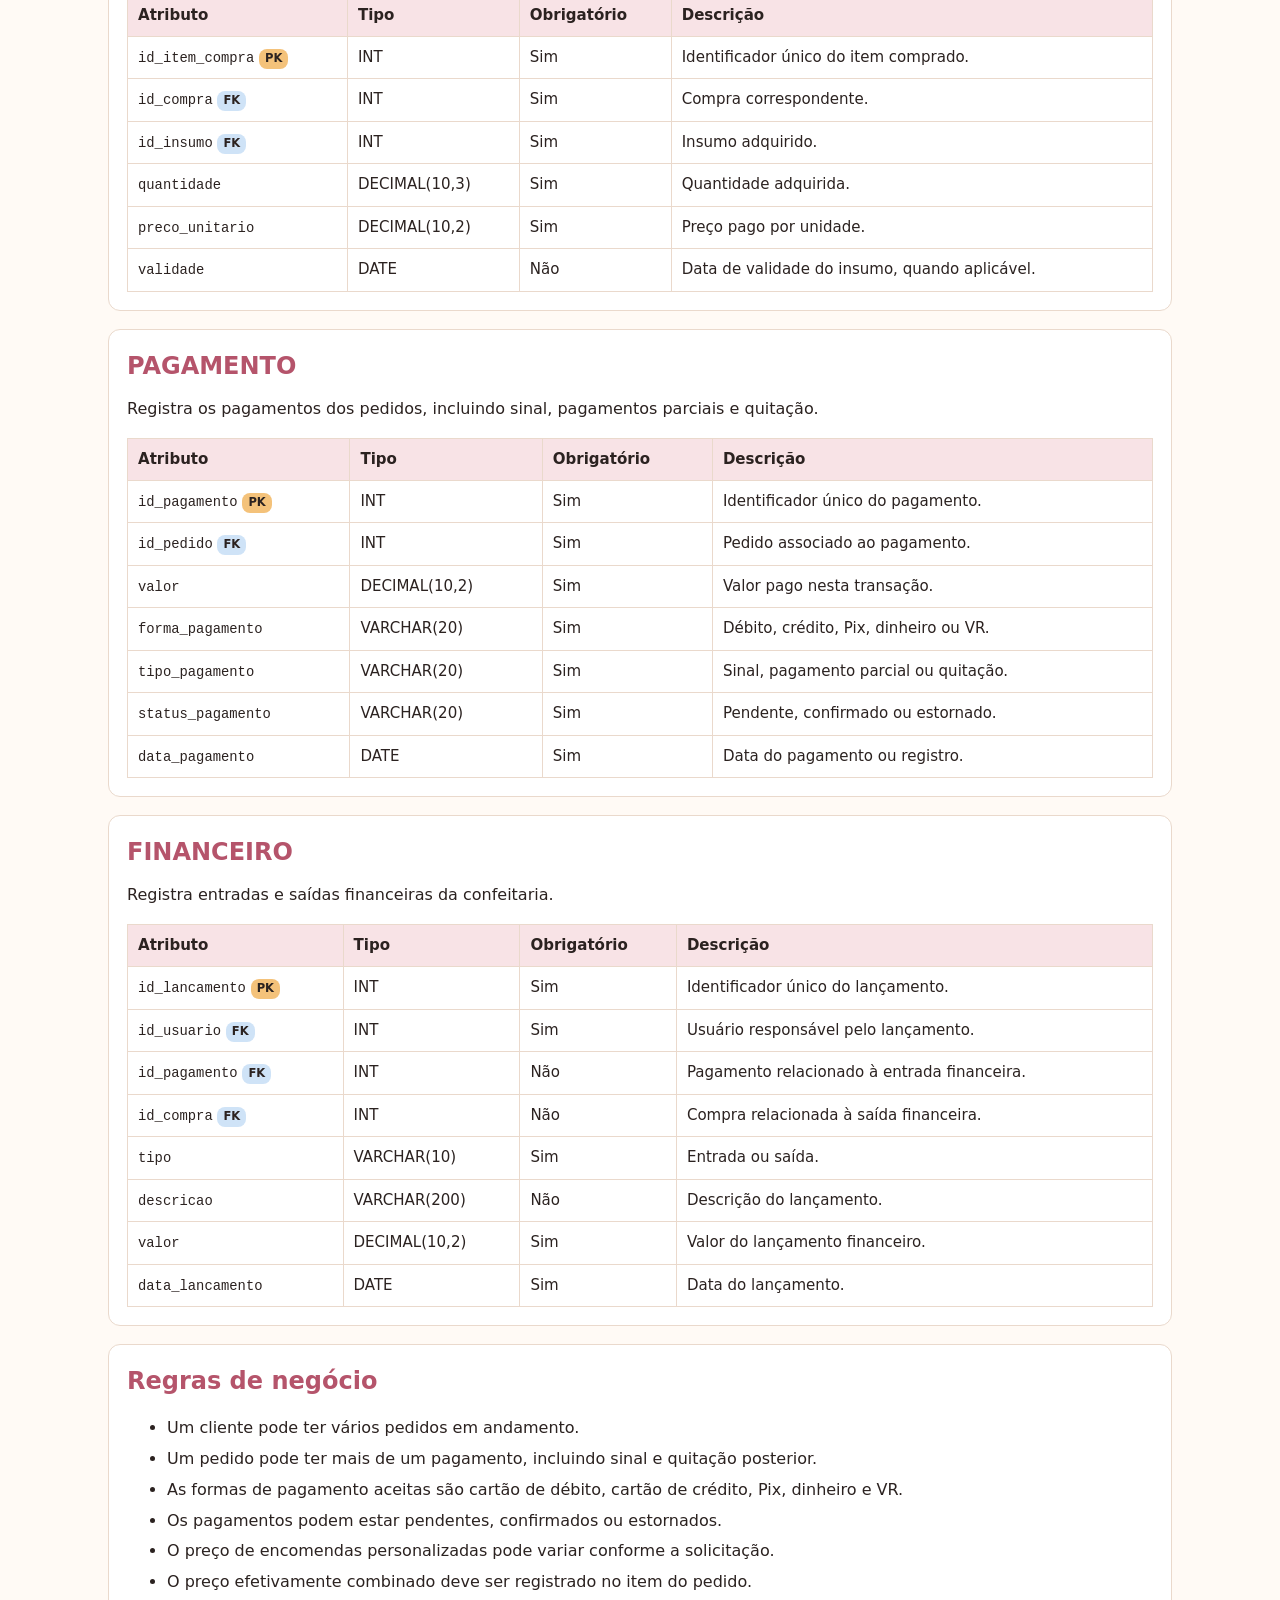
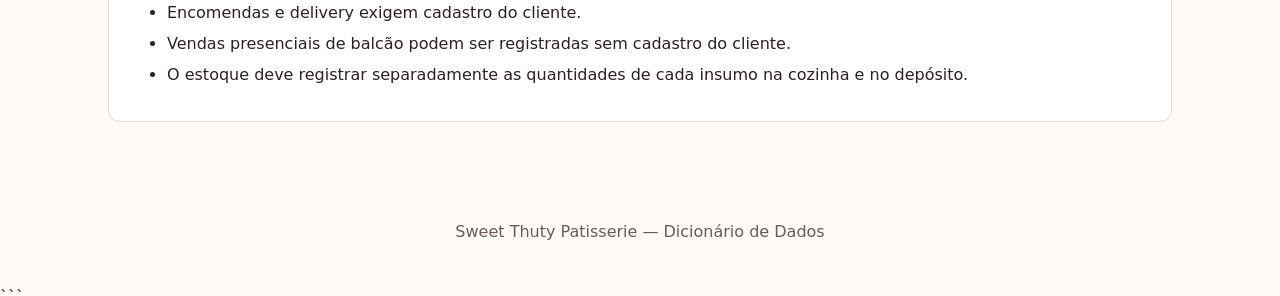
==== commit 22c7dd8c: "Add files via upload" ====
--- a/dicionario.html
+++ b/dicionario.html
@@ -1,395 +1,1311 @@
+
 <!DOCTYPE html>
 <html lang="pt-BR">
+
 <head>
-<meta charset="utf-8">
-<meta name="viewport" content="width=device-width, initial-scale=1">
-<title>Dicionário de Dados – Sistema de Gestão de Confeitaria</title>
-<style>
-  :root{--bg:#fffaf5;--fg:#2b2220;--card:#fff;--ac:#b5446e;--bd:#e9d9d0;--th:#f6e3ea;--mut:#6f625d;--note:#fdf1f5}
-  @media (prefers-color-scheme:dark){:root{--bg:#1e1819;--fg:#f1e8e4;--card:#2a2122;--ac:#f08ab0;--bd:#463a3b;--th:#3a2a30;--mut:#b9aaa4;--note:#33262b}}
-  *{box-sizing:border-box}
-  html{scroll-behavior:smooth}
-  body{margin:0;background:var(--bg);color:var(--fg);font:15px/1.6 system-ui,"Segoe UI",Arial,sans-serif;padding:24px;max-width:1100px;margin-inline:auto}
-  h1{color:var(--ac);margin:0 0 4px;font-size:28px;line-height:1.2}
-  h2{color:var(--ac);border-bottom:2px solid var(--bd);padding-bottom:4px;margin-top:40px}
-  h3{margin:32px 0 6px;font-size:19px;scroll-margin-top:12px}
-  .sub{color:var(--mut);margin:0 0 20px}
-  .card{background:var(--card);border:1px solid var(--bd);border-radius:10px;padding:14px 18px;margin:12px 0}
-  .wrap{overflow-x:auto;margin:10px 0}
-  table{border-collapse:collapse;width:100%;background:var(--card);font-size:14px}
-  th,td{border:1px solid var(--bd);padding:7px 10px;text-align:left;vertical-align:top}
-  th{background:var(--th)}
-  code,.formal{font-family:Consolas,"Courier New",monospace;font-size:13px}
-  .formal{background:var(--th);padding:8px 12px;border-radius:8px;display:block;overflow-x:auto;white-space:pre-wrap;word-break:break-word}
-  .pk{color:var(--ac);font-weight:700}
-  .fk{font-style:italic}
-  .leitura{background:var(--note);border-left:4px solid var(--ac);padding:8px 12px;border-radius:0 8px 8px 0;margin:10px 0;font-size:14px}
-  .idx{color:var(--mut);font-size:13px;margin-top:6px}
-  nav{margin:8px 0 4px}
-  nav a{display:inline-block;margin:2px 10px 2px 0;color:var(--ac);text-decoration:none;font-size:14px}
-  nav a:hover,nav a:focus-visible{text-decoration:underline}
-  a:focus-visible{outline:2px solid var(--ac);outline-offset:2px}
-  ul{margin:6px 0 6px 20px;padding:0}
-  li{margin:3px 0}
-  .fluxo{font-size:14.5px}
-  .none{color:var(--mut)}
-  @media print{
-    body{background:#fff;color:#000;max-width:none;padding:0}
-    nav{display:none}
-    h3,.card,table{break-inside:avoid}
-  }
-</style>
+    <meta charset="UTF-8">
+    <meta name="viewport" content="width=device-width, initial-scale=1.0">
+
+    <title>Sweet Thuty — Dicionário de Dados</title>
+
+    <style>
+        :root {
+            --background: #fffaf5;
+            --text: #2b2220;
+            --muted: #6b5b57;
+            --card: #ffffff;
+            --border: #ead9cc;
+            --accent: #b5546b;
+            --header: #f8e3e6;
+            --pk: #f4c27a;
+            --fk: #cfe3f7;
+        }
+
+        * {
+            box-sizing: border-box;
+        }
+
+        body {
+            margin: 0;
+            background: var(--background);
+            color: var(--text);
+            font: 16px/1.55 system-ui, "Segoe UI", Roboto, sans-serif;
+        }
+
+        header {
+            padding: 32px 20px;
+            background: var(--header);
+            border-bottom: 1px solid var(--border);
+        }
+
+        header,
+        main,
+        footer {
+            width: min(1100px, 100%);
+            margin: 0 auto;
+        }
+
+        main {
+            padding: 24px 18px 56px;
+        }
+
+        h1,
+        h2 {
+            color: var(--accent);
+        }
+
+        h1 {
+            margin: 0 0 8px;
+        }
+
+        h2 {
+            margin: 0 0 12px;
+        }
+
+        p {
+            margin-top: 0;
+        }
+
+        .meta {
+            margin: 0;
+            color: var(--muted);
+        }
+
+        .intro,
+        section {
+            margin: 18px 0;
+            padding: 18px;
+            background: var(--card);
+            border: 1px solid var(--border);
+            border-radius: 12px;
+        }
+
+        nav {
+            display: flex;
+            flex-wrap: wrap;
+            gap: 8px;
+            margin: 20px 0;
+        }
+
+        nav a {
+            padding: 6px 10px;
+            color: var(--accent);
+            background: var(--header);
+            border-radius: 16px;
+            text-decoration: none;
+            font-size: 0.9rem;
+        }
+
+        nav a:hover {
+            text-decoration: underline;
+        }
+
+        .table-wrap {
+            overflow-x: auto;
+        }
+
+        table {
+            width: 100%;
+            border-collapse: collapse;
+            background: var(--card);
+            font-size: 0.94rem;
+        }
+
+        th,
+        td {
+            padding: 9px 10px;
+            border: 1px solid var(--border);
+            text-align: left;
+            vertical-align: top;
+        }
+
+        th {
+            background: var(--header);
+        }
+
+        code {
+            font-family: Consolas, monospace;
+            font-size: 0.92em;
+        }
+
+        .badge {
+            display: inline-block;
+            padding: 1px 6px;
+            border-radius: 8px;
+            font-size: 0.72rem;
+            font-weight: bold;
+            white-space: nowrap;
+        }
+
+        .pk {
+            background: var(--pk);
+        }
+
+        .fk {
+            background: var(--fk);
+        }
+
+        .rules li {
+            margin: 6px 0;
+        }
+
+        footer {
+            padding: 24px 18px;
+            color: var(--muted);
+            text-align: center;
+        }
+
+        @media (max-width: 650px) {
+            .intro,
+            section {
+                padding: 14px;
+            }
+
+            table {
+                min-width: 650px;
+            }
+        }
+    </style>
 </head>
+
 <body>
 
-<h1>Dicionário de Dados – Sistema de Gestão de Confeitaria</h1>
-<p class="sub">Versão v1.0 – 5 de outubro de 2026 – SGBD MySQL 8 (InnoDB) – utf8mb4 / utf8mb4_0900_ai_ci</p>
-
-<nav aria-label="Seções">
-  <a href="#s1">1. Modelo conceitual</a>
-  <a href="#s2">2. Fluxo de dados</a>
-  <a href="#s3">3. Convenções</a>
-  <a href="#s4">4. Dicionário por entidade</a>
-  <a href="#s5">5. Log de acesso</a>
-  <a href="#s6">6. Acesso e LGPD</a>
-  <a href="#s7">7. Observações sobre o DER</a>
-</nav>
-
-<h2 id="s1">1. Modelo conceitual</h2>
-<div class="card">
-  <p>Este modelo representa uma confeitaria que recebe <b>pedidos</b> de <b>clientes</b>, registrados por <b>usuários</b> do sistema. Cada pedido possui itens (<b>produtos</b> organizados por <b>categoria</b>) e cada produto tem uma ou mais <b>receitas</b>. Os <b>insumos</b> necessários à produção são controlados em <b>estoque</b> e em <b>movimentação de estoque</b>, abastecidos por <b>fornecedores</b>. A parte <b>financeira</b> registra entradas e saídas e os <b>pagamentos</b> dos pedidos.</p>
-  <p><b>ITEM_PEDIDOS</b> é a entidade associativa entre PEDIDO e PRODUTO: um pedido contém vários produtos e um produto aparece em vários pedidos, e a quantidade e o preço praticado ficam registrados no item.</p>
-</div>
-
-<div class="wrap">
-<table>
-  <thead><tr><th>Entidade</th><th>Relaciona-se com</th><th>Cardinalidade</th></tr></thead>
-  <tbody>
-    <tr><td>USUARIO</td><td>PEDIDO</td><td>1:N — um usuário registra vários pedidos; cada pedido é registrado por um único usuário</td></tr>
-    <tr><td>USUARIO</td><td>FINANCEIRO</td><td>1:N — um usuário realiza vários lançamentos financeiros</td></tr>
-    <tr><td>CLIENTE</td><td>PEDIDO</td><td>1:N — um cliente faz vários pedidos; cada pedido é de um único cliente</td></tr>
-    <tr><td>PEDIDO</td><td>ITEM_PEDIDOS</td><td>1:N — um pedido possui um ou mais itens</td></tr>
-    <tr><td>PRODUTO</td><td>ITEM_PEDIDOS</td><td>1:N — um produto pode constar em vários itens de pedido</td></tr>
-    <tr><td>CATEGORIA_PRODUTO</td><td>PRODUTO</td><td>1:N — uma categoria agrupa vários produtos; cada produto pertence a uma categoria</td></tr>
-    <tr><td>PRODUTO</td><td>RECEITA</td><td>1:N — um produto tem uma ou mais receitas</td></tr>
-    <tr><td>PEDIDO</td><td>FINANCEIRO</td><td>1:N opcional — um pedido pode gerar lançamentos; lançamentos de saída (compras) não têm pedido</td></tr>
-    <tr><td>PEDIDO</td><td>PAGAMENTO</td><td>1:N — um pedido pode ser pago em um ou mais pagamentos</td></tr>
-    <tr><td>FINANCEIRO</td><td>PAGAMENTO</td><td>1:N opcional — um lançamento financeiro pode estar ligado a pagamentos</td></tr>
-    <tr><td>INSUMO</td><td>ESTOQUE</td><td>1:N — um insumo possui registro(s) de estoque</td></tr>
-    <tr><td>INSUMO</td><td>MOVIMENTACAO_ESTOQUE</td><td>1:N — um insumo possui várias movimentações</td></tr>
-    <tr><td>FORNECEDORES</td><td>ESTOQUE</td><td>1:N — um fornecedor abastece vários registros de estoque</td></tr>
-  </tbody>
-</table>
-</div>
-
-<div class="card">
-  <p><b>Definições das entidades</b></p>
-  <ul>
-    <li><b>Usuário</b> é a pessoa que acessa o sistema (administrador, atendente ou responsável pela produção).</li>
-    <li><b>Cliente</b> é a pessoa que encomenda produtos da confeitaria.</li>
-    <li><b>Pedido</b> é a encomenda registrada para um cliente, com data e horário combinados de entrega ou retirada.</li>
-    <li><b>Item de pedido</b> é cada produto solicitado dentro de um pedido, com sua quantidade e preço.</li>
-    <li><b>Produto</b> é o bolo, doce ou torta vendido pela confeitaria; a <b>categoria</b> agrupa produtos semelhantes.</li>
-    <li><b>Receita</b> é o registro de ingredientes e modo de preparo de um produto.</li>
-    <li><b>Insumo</b> é a matéria-prima, embalagem ou decoração usada na produção; <b>estoque</b> é o saldo atual de cada insumo e <b>movimentação de estoque</b> é o histórico de entradas e saídas.</li>
-    <li><b>Fornecedor</b> é a empresa ou pessoa que vende insumos para a confeitaria.</li>
-    <li><b>Financeiro</b> é o lançamento de entrada ou saída de dinheiro; <b>pagamento</b> é o valor efetivamente pago por um pedido.</li>
-  </ul>
-</div>
-
-<h2 id="s2">2. Fluxo de dados (visão de DFD)</h2>
-<div class="card fluxo">
-  <p>Cliente faz a encomenda no balcão ou por mensagem → o atendente (USUARIO) consulta ou cadastra o cliente em CLIENTE → registra um PEDIDO e seus ITEM_PEDIDOS, escolhendo PRODUTOS do catálogo → a produção consulta a RECEITA de cada produto e consome INSUMOS, o que gera registros em MOVIMENTACAO_ESTOQUE e atualiza o saldo em ESTOQUE → quando o saldo fica abaixo de QT_ESTOQUE_MINIMO, o sistema alerta a necessidade de reposição junto ao FORNECEDOR → o cliente paga o pedido, gerando um ou mais PAGAMENTOS e o lançamento de entrada em FINANCEIRO → a compra de insumos gera um lançamento de saída em FINANCEIRO e uma movimentação de entrada em estoque → toda leitura ou escrita nas tabelas que guardam dados pessoais e financeiros é registrada pelo log de acesso do SGBD (§5), o que sustenta auditoria e conformidade com a LGPD (§6).</p>
-</div>
-
-<h2 id="s3">3. Convenções do dicionário</h2>
-<div class="card">
-  <p><b>SGBD:</b> MySQL 8, mecanismo de armazenamento InnoDB — cuida da persistência dos arquivos de dados, das transações com suporte a chaves estrangeiras, do log de transações (redo/undo) e mantém o índice primário clusterizado por chave.</p>
-  <p><b>Codificação de caracteres:</b> utf8mb4 com collation utf8mb4_0900_ai_ci. Escolhida em vez de latin1 por cobrir a acentuação do português sem perda em nomes e textos livres, e por aceitar qualquer caractere Unicode que apareça em observações de pedidos (por exemplo, emojis em dedicatórias).</p>
-  <p><b>Prefixos:</b> NM_ nome · DT_ data · HR_ hora · ID_ identificador (não sofre operação matemática) · CD_ código de domínio · QT_ quantidade · TP_ tipo (categorização) · IN_ indicador booleano. Este dicionário também usa <b>DS_</b> (descrição/texto livre) e <b>VL_</b> (valor monetário); não estão entre os sete prefixos-padrão, mas seguem o mesmo princípio.</p>
-  <p><b>Versão deste dicionário:</b> v1.0, 5/outubro/2026. Qualquer alteração de estrutura deve gerar nova revisão registrada nesta seção; a prática atende, ela própria, ao princípio de rastreabilidade exigido pela LGPD (art. 6º, X).</p>
-  <p><b>Notação formal</b> (símbolos usados neste dicionário):</p>
-  <div class="wrap">
-  <table>
-    <thead><tr><th>Símbolo</th><th>Significado</th></tr></thead>
-    <tbody>
-      <tr><td><code>=</code></td><td>é composto de</td></tr>
-      <tr><td><code>+</code></td><td>e (conecta elementos obrigatórios)</td></tr>
-      <tr><td><code>( )</code></td><td>opcional</td></tr>
-      <tr><td><code>{ }</code>, <code>n{ }m</code></td><td>iteração, com limite mínimo n e máximo m</td></tr>
-      <tr><td><code>[ | ]</code></td><td>escolha obrigatória entre alternativas</td></tr>
-      <tr><td><code>/ /</code></td><td>rótulo de um grupo repetitivo</td></tr>
-      <tr><td><code>@</code></td><td>identificador (chave primária)</td></tr>
-      <tr><td><code>* *</code></td><td>comentário, fora da estrutura formal</td></tr>
-    </tbody>
-  </table>
-  </div>
-</div>
-
-<h2 id="s4">4. Dicionário de dados por entidade</h2>
-<nav id="nav" aria-label="Entidades"></nav>
-<div id="entidades"></div>
-
-<h2 id="s5">5. Log de acesso (metadado operacional)</h2>
-<div class="card">
-  <p>As tabelas que guardam dados pessoais e financeiros (USUARIO, CLIENTE, PEDIDO, FINANCEIRO e PAGAMENTO) ficam sob o mesmo mecanismo de auditoria do SGBD: o plugin <code>audit_log</code> do MySQL, configurado para gravar em formato JSON no caminho definido pela variável de sistema <code>audit_log_file</code>, em diretório com acesso restrito ao administrador do banco. Na ausência do plugin, a alternativa é o log geral (<code>general_log=ON</code>, <code>log_output=TABLE</code>), consultável em <code>mysql.general_log</code>.</p>
-  <p>Cada registro de auditoria guarda quem acessou (usuário do SGBD), quando, qual operação (leitura, inserção, atualização ou exclusão) e em qual tabela. Retenção e rotação do log seguem política própria, independente da retenção dos dados de negócio.</p>
-</div>
-
-<h2 id="s6">6. Acesso por operação e conformidade com a LGPD (metadado administrativo)</h2>
-<div class="wrap">
-<table>
-  <thead><tr><th>Tabela</th><th>LER</th><th>INSERIR</th><th>ATUALIZAR</th><th>APAGAR</th></tr></thead>
-  <tbody id="matriz"></tbody>
-</table>
-</div>
-<div class="card">
-  <p><b>Dados pessoais.</b> USUARIO, CLIENTE e FORNECEDORES (quando pessoa física) guardam dado pessoal comum (LGPD art. 5º, I): nome, telefone e endereço. <code>DS_SENHA</code> é credencial e só pode ser armazenada como hash. O tratamento de dados de cliente se ampara na execução do contrato de venda (art. 7º, V) e, para o registro financeiro, no cumprimento de obrigação legal (art. 7º, II).</p>
-  <p><b>Atenção a dado sensível.</b> O campo <code>DS_OBSERVACOES</code> de PEDIDO pode conter informação sobre alergias ou restrições alimentares, que é dado de saúde e portanto sensível (art. 5º, II). Por isso o acesso a ele é restrito aos papéis envolvidos no atendimento e na produção, e a coleta deve se limitar ao necessário para entregar o produto com segurança. <code>DS_FOTO_REFERENCIA</code> também exige cuidado caso a imagem contenha pessoas.</p>
-  <p><b>Responsabilização.</b> Toda consulta a essas tabelas fica registrada no log de acesso (§5), o que sustenta o princípio de responsabilização e prestação de contas (art. 6º, X).</p>
-  <p><b>Retenção.</b> Registros financeiros seguem o prazo legal de guarda fiscal e contábil (em geral, cinco anos). Encerrado o prazo, ou a pedido do titular quando não houver obrigação legal de guarda, os dados pessoais são anonimizados — nunca apagados fisicamente de pedidos e lançamentos — preservando a estatística de vendas sem identificar o cliente. Usuários que deixam a empresa são inativados (<code>IN_ATIVO</code>), nunca excluídos, para manter a trilha de quem registrou cada pedido.</p>
-</div>
-
-<h2 id="s7">7. Observações sobre o DER</h2>
-<div class="card">
-  <p>Pontos do diagrama que foram interpretados ou ajustados neste dicionário (recomenda-se corrigir o DER para ficar consistente):</p>
-  <ul>
-    <li><b>ITEM_PEDIDOS:</b> no diagrama os atributos repetem os de PEDIDO (id_pedidos, id_clientes, datas e hora). Aqui foram substituídos por atributos próprios de um item (produto, quantidade, preço unitário).</li>
-    <li><b>ESTOQUE:</b> o diagrama traz id_cliente, nome, telefone e endereço, que pertencem a CLIENTE/FORNECEDORES. Aqui o estoque guarda o saldo do insumo e o fornecedor.</li>
-    <li><b>FORNECEDORES:</b> no diagrama não há chave primária; foi adicionado ID_FORNECEDOR.</li>
-    <li><b>RECEITA e INSUMO:</b> o diagrama não liga receita a insumo, então o sistema não sabe quanto de cada insumo um produto consome. Uma melhoria futura é criar a entidade associativa RECEITA_INSUMO (ID_RECEITA, ID_INSUMO, QT_INSUMO) para dar baixa automática no estoque.</li>
-    <li><b>Nomes:</b> os atributos foram padronizados com prefixos e no singular (ex.: <code>data_pedidos</code> → <code>DT_PEDIDO</code>). Os nomes de entidade ITEM_PEDIDOS e FORNECEDORES foram mantidos como no DER.</li>
-    <li><b>Segurança:</b> <code>DS_SENHA</code> deve ser armazenada somente como hash (ex.: bcrypt ou argon2), nunca em texto puro.</li>
-  </ul>
-</div>
-
-<script>
-const E = [
-{
-  nome:"USUARIO", desc:"Pessoa que acessa o sistema (atendente, confeiteiro, administrador).",
-  formal:"USUARIO = @ID_USUARIO + NM_USUARIO + DS_LOGIN + DS_SENHA + CD_NIVEL_ACESSO + IN_ATIVO",
-  leitura:"Os cinco campos após o identificador são obrigatórios e conectados por +. CD_NIVEL_ACESSO usa o prefixo de código de domínio porque seus valores vêm de uma lista fixa (1, 2, 3), e não de um cadastro livre.",
-  attrs:[
-    ["ID_USUARIO","int AUTO_INCREMENT","Sim (PK)","Código de localização do registro; não sofre operação matemática."],
-    ["NM_USUARIO","varchar(120)","Sim","Nome completo do usuário; identifica quem registrou cada pedido e lançamento financeiro."],
-    ["DS_LOGIN","varchar(50)","Sim (único)","Login de acesso ao sistema; a unicidade evita dois usuários com a mesma identidade."],
-    ["DS_SENHA","varchar(255)","Sim","Hash da senha (bcrypt ou argon2); nunca armazenada em texto puro."],
-    ["CD_NIVEL_ACESSO","tinyint","Sim","Perfil de permissão (1 = administrador, 2 = atendente, 3 = produção); define o que o usuário pode ler e alterar (§6)."],
-    ["IN_ATIVO","boolean","Sim","Indica se o usuário está ativo; usuário inativo não acessa o sistema, mas mantém o histórico dos pedidos que registrou."]
-  ],
-  idx:"PK ID_USUARIO; índice único em DS_LOGIN (agiliza a autenticação e evita duplicidade)."
-},
-{
-  nome:"CLIENTE", desc:"Pessoa que encomenda produtos da confeitaria.",
-  formal:"CLIENTE = @ID_CLIENTE + NM_CLIENTE + DS_TELEFONE + (DS_ENDERECO)",
-  leitura:"DS_TELEFONE é obrigatório porque é o canal para combinar detalhes da encomenda; (DS_ENDERECO) vem entre ( ) porque só é necessário quando há entrega, e retirada no balcão dispensa o endereço.",
-  attrs:[
-    ["ID_CLIENTE","int AUTO_INCREMENT","Sim (PK)","Código de localização do cliente; não sofre operação matemática."],
-    ["NM_CLIENTE","varchar(120)","Sim","Nome do cliente; usado no atendimento e na identificação do pedido."],
-    ["DS_TELEFONE","varchar(20)","Sim","Telefone/WhatsApp de contato para confirmar detalhes e avisar que o pedido está pronto."],
-    ["DS_ENDERECO","varchar(255)","Não","Endereço para entrega; preenchido apenas quando o pedido não é retirado no local."]
-  ],
-  idx:"PK ID_CLIENTE; índice secundário em NM_CLIENTE (busca por nome no atendimento)."
-},
-{
-  nome:"PEDIDO", desc:"Encomenda feita por um cliente e registrada por um usuário.",
-  formal:"PEDIDO = @ID_PEDIDO + ID_CLIENTE + ID_USUARIO + DT_PEDIDO + DT_ENTREGA + HR_ENTREGA + [TP_PENDENTE | TP_EM_PRODUCAO | TP_PRONTO | TP_ENTREGUE | TP_CANCELADO] + VL_TOTAL + (DS_OBSERVACOES) + (DS_FOTO_REFERENCIA)",
-  leitura:"ID_CLIENTE e ID_USUARIO são obrigatórios e ligam o pedido a quem comprou e a quem registrou; [ | ] exige escolher exatamente uma situação do pedido; as observações e a foto de referência vêm entre ( ) porque nem todo pedido os possui.",
-  attrs:[
-    ["ID_PEDIDO","int AUTO_INCREMENT","Sim (PK)","Identificador do pedido; é o número usado para acompanhar a encomenda."],
-    ["ID_CLIENTE","int","Sim (FK)","Cliente dono do pedido (CLIENTE)."],
-    ["ID_USUARIO","int","Sim (FK)","Usuário que registrou o pedido (USUARIO); garante rastreabilidade do atendimento."],
-    ["DT_PEDIDO","date","Sim","Data em que o pedido foi feito."],
-    ["DT_ENTREGA","date","Sim","Data combinada para entrega ou retirada; base da agenda de produção."],
-    ["HR_ENTREGA","time","Sim","Horário combinado para entrega ou retirada."],
-    ["TP_PENDENTE | TP_EM_PRODUCAO | TP_PRONTO | TP_ENTREGUE | TP_CANCELADO","varchar(20)","Sim (escolha)","Situação do pedido (pendente, em produção, pronto, entregue ou cancelado); orienta a fila de produção e os relatórios. Pedido cancelado mantém o histórico."],
-    ["VL_TOTAL","decimal(10,2)","Sim","Valor total do pedido (soma dos itens); referência para conferir os pagamentos."],
-    ["DS_OBSERVACOES","text","Não","Observações do pedido (tema, dedicatória, alergias etc.). Pode conter dado de saúde, portanto sensível (§6)."],
-    ["DS_FOTO_REFERENCIA","varchar(255)","Não","Caminho ou URL da foto de referência do bolo ou doce desejado."]
-  ],
-  idx:"PK ID_PEDIDO; índices em ID_CLIENTE, ID_USUARIO e DT_ENTREGA (agenda de entregas)."
-},
-{
-  nome:"ITEM_PEDIDOS", desc:"Produto solicitado dentro de um pedido (entidade associativa entre PEDIDO e PRODUTO).",
-  formal:"ITEM_PEDIDOS = @ID_ITEM_PEDIDO + ID_PEDIDO + ID_PRODUTO + QT_ITEM + VL_UNITARIO",
-  leitura:"Todos os campos são obrigatórios: um item só existe se houver pedido, produto, quantidade e preço. VL_UNITARIO é guardado no item para que mudanças futuras no preço base não alterem pedidos antigos.",
-  attrs:[
-    ["ID_ITEM_PEDIDO","int AUTO_INCREMENT","Sim (PK)","Identificador do item."],
-    ["ID_PEDIDO","int","Sim (FK)","Pedido ao qual o item pertence (PEDIDO)."],
-    ["ID_PRODUTO","int","Sim (FK)","Produto solicitado (PRODUTO)."],
-    ["QT_ITEM","int","Sim","Quantidade solicitada do produto; deve ser maior que zero."],
-    ["VL_UNITARIO","decimal(10,2)","Sim","Preço unitário no momento do pedido (pode diferir do preço base); preserva o histórico de vendas."]
-  ],
-  idx:"PK ID_ITEM_PEDIDO; índices em ID_PEDIDO e ID_PRODUTO."
-},
-{
-  nome:"PRODUTO", desc:"Bolo, doce ou torta vendido pela confeitaria.",
-  formal:"PRODUTO = @ID_PRODUTO + ID_CATEGORIA + NM_PRODUTO + (DS_PRODUTO) + (DS_TAMANHO) + (QT_PESSOAS) + VL_PRECO_BASE + IN_ATIVO",
-  leitura:"Nome, categoria, preço base e indicador de ativo são obrigatórios; descrição, tamanho e quantidade de pessoas vêm entre ( ) porque nem todo produto (por exemplo, um brigadeiro avulso) tem esses dados.",
-  attrs:[
-    ["ID_PRODUTO","int AUTO_INCREMENT","Sim (PK)","Identificador do produto."],
-    ["ID_CATEGORIA","int","Sim (FK)","Categoria do produto (CATEGORIA_PRODUTO)."],
-    ["NM_PRODUTO","varchar(100)","Sim","Nome do produto, como aparece no catálogo e no pedido."],
-    ["DS_PRODUTO","text","Não","Descrição do produto (recheio, cobertura, sabor)."],
-    ["DS_TAMANHO","varchar(30)","Não","Tamanho (ex.: P, M, G, 20 cm)."],
-    ["QT_PESSOAS","int","Não","Quantidade de pessoas que o produto serve; ajuda o cliente a escolher o tamanho."],
-    ["VL_PRECO_BASE","decimal(10,2)","Sim","Preço base de venda; é sugerido ao registrar o item, mas pode ser ajustado."],
-    ["IN_ATIVO","boolean","Sim","Indica se o produto está disponível no catálogo; produto inativo some da venda sem perder o histórico."]
-  ],
-  idx:"PK ID_PRODUTO; índices em ID_CATEGORIA e NM_PRODUTO."
-},
-{
-  nome:"CATEGORIA_PRODUTO", desc:"Agrupamento de produtos (ex.: bolos, doces, tortas).",
-  formal:"CATEGORIA_PRODUTO = @ID_CATEGORIA + NM_CATEGORIA + (DS_CATEGORIA) + IN_ATIVO",
-  leitura:"NM_CATEGORIA é obrigatório e único, para não existirem duas categorias com o mesmo nome; a descrição é opcional.",
-  attrs:[
-    ["ID_CATEGORIA","int AUTO_INCREMENT","Sim (PK)","Identificador da categoria."],
-    ["NM_CATEGORIA","varchar(80)","Sim (único)","Nome da categoria; usado em filtros do catálogo e em relatórios de venda."],
-    ["DS_CATEGORIA","varchar(255)","Não","Descrição da categoria."],
-    ["IN_ATIVO","boolean","Sim","Indica se a categoria está ativa."]
-  ],
-  idx:"PK ID_CATEGORIA; índice único em NM_CATEGORIA."
-},
-{
-  nome:"RECEITA", desc:"Modo de preparo e composição de um produto.",
-  formal:"RECEITA = @ID_RECEITA + ID_PRODUTO + NM_RECEITA + (DS_RECEITA)",
-  leitura:"ID_PRODUTO é obrigatório porque toda receita pertence a um produto; um produto pode ter mais de uma receita (por exemplo, massa e recheio). DS_RECEITA é opcional porque a receita pode ser cadastrada apenas pelo nome e detalhada depois.",
-  attrs:[
-    ["ID_RECEITA","int AUTO_INCREMENT","Sim (PK)","Identificador da receita."],
-    ["ID_PRODUTO","int","Sim (FK)","Produto ao qual a receita se refere (PRODUTO)."],
-    ["NM_RECEITA","varchar(100)","Sim","Nome da receita (ex.: massa de chocolate, recheio de brigadeiro)."],
-    ["DS_RECEITA","text","Não","Ingredientes e modo de preparo; consultada pela produção."]
-  ],
-  idx:"PK ID_RECEITA; índice em ID_PRODUTO."
-},
-{
-  nome:"FINANCEIRO", desc:"Lançamento financeiro (entrada ou saída) feito por um usuário e, quando for o caso, ligado a um pedido.",
-  formal:"FINANCEIRO = @ID_FINANCEIRO + ID_USUARIO + (ID_PEDIDO) + [TP_ENTRADA | TP_SAIDA] + (DS_FINANCEIRO) + VL_FINANCEIRO + DT_MOVIMENTACAO + TP_FORMA_PAGAMENTO",
-  leitura:"(ID_PEDIDO) é opcional porque saídas, como a compra de insumos, não têm pedido; [TP_ENTRADA | TP_SAIDA] exige escolher exatamente um tipo de lançamento; a descrição é opcional.",
-  attrs:[
-    ["ID_FINANCEIRO","int AUTO_INCREMENT","Sim (PK)","Identificador do lançamento."],
-    ["ID_USUARIO","int","Sim (FK)","Usuário que realizou o lançamento (USUARIO)."],
-    ["ID_PEDIDO","int","Não (FK)","Pedido relacionado; vazio nas saídas que não dependem de pedido."],
-    ["TP_ENTRADA | TP_SAIDA","varchar(10)","Sim (escolha)","Tipo do lançamento: entrada (receita) ou saída (despesa); base do fluxo de caixa."],
-    ["DS_FINANCEIRO","varchar(255)","Não","Descrição do lançamento (ex.: compra de chocolate, sinal do pedido 120)."],
-    ["VL_FINANCEIRO","decimal(10,2)","Sim","Valor do lançamento; sempre positivo, o sinal é dado pelo tipo."],
-    ["DT_MOVIMENTACAO","date","Sim","Data da movimentação; usada em relatórios por período."],
-    ["TP_FORMA_PAGAMENTO","varchar(30)","Sim","Forma de pagamento (dinheiro, Pix, cartão etc.)."]
-  ],
-  idx:"PK ID_FINANCEIRO; índices em ID_USUARIO, ID_PEDIDO e DT_MOVIMENTACAO (relatórios por período)."
-},
-{
-  nome:"PAGAMENTO", desc:"Pagamento efetuado para um pedido.",
-  formal:"PAGAMENTO = @ID_PAGAMENTO + ID_PEDIDO + (ID_FINANCEIRO) + VL_PAGAMENTO + TP_FORMA_PAGAMENTO + DT_PAGAMENTO",
-  leitura:"Um pedido pode ter vários pagamentos (por exemplo, sinal e restante), por isso a ligação é por ID_PEDIDO e não o contrário; (ID_FINANCEIRO) é opcional porque o lançamento pode ser gerado depois do pagamento.",
-  attrs:[
-    ["ID_PAGAMENTO","int AUTO_INCREMENT","Sim (PK)","Identificador do pagamento."],
-    ["ID_PEDIDO","int","Sim (FK)","Pedido pago (PEDIDO)."],
-    ["ID_FINANCEIRO","int","Não (FK)","Lançamento financeiro gerado (FINANCEIRO)."],
-    ["VL_PAGAMENTO","decimal(10,2)","Sim","Valor pago; a soma dos pagamentos confere com VL_TOTAL do pedido."],
-    ["TP_FORMA_PAGAMENTO","varchar(30)","Sim","Forma de pagamento (dinheiro, Pix, cartão etc.)."],
-    ["DT_PAGAMENTO","date","Sim","Data do pagamento."]
-  ],
-  idx:"PK ID_PAGAMENTO; índices em ID_PEDIDO e DT_PAGAMENTO."
-},
-{
-  nome:"INSUMO", desc:"Matéria-prima usada na produção (farinha, ovos, chocolate, embalagens...).",
-  formal:"INSUMO = @ID_INSUMO + NM_INSUMO + (DS_CATEGORIA) + TP_UNIDADE_MEDIDA + (TP_INSUMO) + QT_ESTOQUE_MINIMO + IN_ATIVO",
-  leitura:"Nome, unidade de medida, estoque mínimo e indicador de ativo são obrigatórios; categoria e tipo vêm entre ( ) porque podem ser classificados depois do cadastro.",
-  attrs:[
-    ["ID_INSUMO","int AUTO_INCREMENT","Sim (PK)","Identificador do insumo."],
-    ["NM_INSUMO","varchar(100)","Sim","Nome do insumo."],
-    ["DS_CATEGORIA","varchar(60)","Não","Categoria do insumo (ex.: laticínios, secos, embalagens)."],
-    ["TP_UNIDADE_MEDIDA","varchar(10)","Sim","Unidade de medida (kg, g, L, ml, un); define como as quantidades de estoque são lidas."],
-    ["TP_INSUMO","varchar(30)","Não","Tipo do insumo (ingrediente, embalagem, decoração)."],
-    ["QT_ESTOQUE_MINIMO","decimal(10,3)","Sim","Quantidade mínima antes de gerar alerta de reposição."],
-    ["IN_ATIVO","boolean","Sim","Indica se o insumo está ativo; insumo inativo não aparece para compra, mas mantém o histórico."]
-  ],
-  idx:"PK ID_INSUMO; índice em NM_INSUMO."
-},
-{
-  nome:"ESTOQUE", desc:"Saldo atual de cada insumo, com o fornecedor associado.",
-  formal:"ESTOQUE = @ID_ESTOQUE + ID_INSUMO + ID_FORNECEDOR + QT_ATUAL",
-  leitura:"Todos os campos são obrigatórios: cada registro informa qual insumo, de qual fornecedor e quanto há disponível. QT_ATUAL é atualizada a cada MOVIMENTACAO_ESTOQUE.",
-  attrs:[
-    ["ID_ESTOQUE","int AUTO_INCREMENT","Sim (PK)","Identificador do registro de estoque."],
-    ["ID_INSUMO","int","Sim (FK)","Insumo controlado (INSUMO)."],
-    ["ID_FORNECEDOR","int","Sim (FK)","Fornecedor do insumo (FORNECEDORES); indica onde repor."],
-    ["QT_ATUAL","decimal(10,3)","Sim","Quantidade atual disponível; comparada com QT_ESTOQUE_MINIMO para alertar reposição."]
-  ],
-  idx:"PK ID_ESTOQUE; índices em ID_INSUMO e ID_FORNECEDOR."
-},
-{
-  nome:"MOVIMENTACAO_ESTOQUE", desc:"Entrada ou saída de insumos do estoque.",
-  formal:"MOVIMENTACAO_ESTOQUE = @ID_MOVIMENTACAO + ID_INSUMO + [TP_ENTRADA | TP_SAIDA] + QT_MOVIMENTACAO + DT_MOVIMENTACAO + (DS_MOTIVO)",
-  leitura:"[TP_ENTRADA | TP_SAIDA] exige escolher exatamente um sentido da movimentação; o motivo é opcional, mas recomendado para perdas e ajustes.",
-  attrs:[
-    ["ID_MOVIMENTACAO","int AUTO_INCREMENT","Sim (PK)","Identificador da movimentação."],
-    ["ID_INSUMO","int","Sim (FK)","Insumo movimentado (INSUMO)."],
-    ["TP_ENTRADA | TP_SAIDA","varchar(10)","Sim (escolha)","Tipo da movimentação: entrada (compra, devolução) ou saída (uso, perda)."],
-    ["QT_MOVIMENTACAO","decimal(10,3)","Sim","Quantidade movimentada, na unidade do insumo; sempre positiva."],
-    ["DT_MOVIMENTACAO","datetime","Sim","Data e hora da movimentação; permite auditar o consumo."],
-    ["DS_MOTIVO","varchar(255)","Não","Motivo (compra, uso em produção, perda, ajuste)."]
-  ],
-  idx:"PK ID_MOVIMENTACAO; índices em ID_INSUMO e DT_MOVIMENTACAO."
-},
-{
-  nome:"FORNECEDORES", desc:"Empresa ou pessoa que fornece insumos.",
-  formal:"FORNECEDORES = @ID_FORNECEDOR + NM_FORNECEDOR + DS_TELEFONE + (DS_ENDERECO)",
-  leitura:"Nome e telefone são obrigatórios para que seja possível fazer o pedido de reposição; o endereço é opcional porque muitos fornecedores entregam e dispensam a visita.",
-  attrs:[
-    ["ID_FORNECEDOR","int AUTO_INCREMENT","Sim (PK)","Identificador do fornecedor (não consta no DER)."],
-    ["NM_FORNECEDOR","varchar(120)","Sim","Nome ou razão social do fornecedor."],
-    ["DS_TELEFONE","varchar(20)","Sim","Telefone de contato."],
-    ["DS_ENDERECO","varchar(255)","Não","Endereço do fornecedor."]
-  ],
-  idx:"PK ID_FORNECEDOR; índice em NM_FORNECEDOR."
-}
-];
-
-const esc = s => String(s).replace(/&/g,'&amp;').replace(/</g,'&lt;').replace(/>/g,'&gt;');
-const nav = document.getElementById('nav');
-const box = document.getElementById('entidades');
-E.forEach(e=>{
-  nav.insertAdjacentHTML('beforeend', `<a href="#${e.nome}">${e.nome}</a>`);
-  const rows = e.attrs.map(a=>{
-    let n = esc(a[0]);
-    if(a[2].includes('PK')) n = `<span class="pk">${n}</span>`;
-    else if(a[2].includes('FK')) n = `<span class="fk">${n}</span>`;
-    return `<tr><td>${n}</td><td>${esc(a[1])}</td><td>${esc(a[2])}</td><td>${esc(a[3])}</td></tr>`;
-  }).join('');
-  box.insertAdjacentHTML('beforeend', `
-    <h3 id="${e.nome}">${e.nome}</h3>
-    <p>${esc(e.desc)}</p>
-    <code class="formal">${esc(e.formal)}</code>
-    <div class="leitura"><b>Leitura:</b> ${esc(e.leitura)}</div>
-    <div class="wrap"><table>
-      <thead><tr><th>Atributo</th><th>Tipo físico</th><th>Obrigatório</th><th>Significado e relevância</th></tr></thead>
-      <tbody>${rows}</tbody>
-    </table></div>
-    <div class="idx"><b>Índices:</b> ${esc(e.idx)}</div>`);
-});
-
-const N = '<span class="none">Nenhum papel</span>';
-const M = [
- ["USUARIO","Administrador","Administrador","Administrador (o próprio usuário altera a senha)", N+" — inativa-se com IN_ATIVO"],
- ["CLIENTE","Atendente, Administrador","Atendente","Atendente",N+" — anonimização ao fim da retenção"],
- ["PEDIDO","Atendente, Produção, Administrador","Atendente","Atendente (situação também pela Produção)",N+" — cancela-se pela situação"],
- ["ITEM_PEDIDOS","Atendente, Produção, Administrador","Atendente","Atendente (enquanto o pedido estiver pendente)",N+" — corrige-se com novo item"],
- ["PRODUTO","Todos os papéis","Administrador","Administrador",N+" — inativa-se com IN_ATIVO"],
- ["CATEGORIA_PRODUTO","Todos os papéis","Administrador","Administrador",N+" — inativa-se com IN_ATIVO"],
- ["RECEITA","Produção, Administrador","Produção, Administrador","Produção, Administrador","Administrador"],
- ["FINANCEIRO","Administrador","Administrador, Atendente (entradas)",N+" — estorno gera novo lançamento",N],
- ["PAGAMENTO","Atendente, Administrador","Atendente",N+" — estorno gera novo registro",N],
- ["INSUMO","Produção, Administrador","Administrador","Administrador",N+" — inativa-se com IN_ATIVO"],
- ["ESTOQUE","Produção, Administrador","Sistema (ao cadastrar insumo)","Sistema (a partir das movimentações)",N],
- ["MOVIMENTACAO_ESTOQUE","Produção, Administrador","Produção, Administrador",N+" — ajuste gera nova movimentação",N],
- ["FORNECEDORES","Administrador, Produção","Administrador","Administrador",N+" — anonimização ao fim da retenção"]
-];
-const mt = document.getElementById('matriz');
-M.forEach(r=>{
-  mt.insertAdjacentHTML('beforeend', `<tr><td><b>${r[0]}</b></td><td>${r[1]}</td><td>${r[2]}</td><td>${r[3]}</td><td>${r[4]}</td></tr>`);
-});
-</script>
+    <header>
+        <h1>Sweet Thuty Patisserie</h1>
+        <p class="meta">Dicionário de Dados — Banco de Dados da Confeitaria</p>
+    </header>
+
+    <main>
+
+        <div class="intro">
+            <h2>Sobre o projeto</h2>
+
+            <p>
+                Este dicionário de dados apresenta as entidades e os atributos
+                do banco de dados da Sweet Thuty Patisserie.
+                O objetivo é organizar as informações de clientes, pedidos,
+                produtos, pagamentos, receitas, fornecedores e estoque.
+            </p>
+
+            <p>
+                Os tipos de dados apresentados são sugestões para implementação
+                em um banco de dados relacional.
+            </p>
+        </div>
+
+        <h2>Entidades</h2>
+
+        <nav aria-label="Navegação pelas entidades">
+            <a href="#usuario">Usuário</a>
+            <a href="#cliente">Cliente</a>
+            <a href="#pedido">Pedido</a>
+            <a href="#item-pedido">Item do Pedido</a>
+            <a href="#categoria">Categoria</a>
+            <a href="#produto">Produto</a>
+            <a href="#receita">Receita</a>
+            <a href="#item-receita">Item da Receita</a>
+            <a href="#insumo">Insumo</a>
+            <a href="#estoque">Estoque</a>
+            <a href="#movimentacao">Movimentação de Estoque</a>
+            <a href="#fornecedor">Fornecedor</a>
+            <a href="#compra">Compra</a>
+            <a href="#item-compra">Item da Compra</a>
+            <a href="#pagamento">Pagamento</a>
+            <a href="#financeiro">Financeiro</a>
+        </nav>
+
+        <!-- USUÁRIO -->
+
+        <section id="usuario">
+            <h2>USUÁRIO</h2>
+
+            <p>Armazena os dados dos usuários que acessam o sistema.</p>
+
+            <div class="table-wrap">
+                <table>
+                    <thead>
+                        <tr>
+                            <th>Atributo</th>
+                            <th>Tipo</th>
+                            <th>Obrigatório</th>
+                            <th>Descrição</th>
+                        </tr>
+                    </thead>
+
+                    <tbody>
+                        <tr>
+                            <td><code>id_usuario</code> <span class="badge pk">PK</span></td>
+                            <td>INT</td>
+                            <td>Sim</td>
+                            <td>Identificador único do usuário.</td>
+                        </tr>
+
+                        <tr>
+                            <td><code>nome</code></td>
+                            <td>VARCHAR(100)</td>
+                            <td>Sim</td>
+                            <td>Nome completo do usuário.</td>
+                        </tr>
+
+                        <tr>
+                            <td><code>login</code></td>
+                            <td>VARCHAR(50)</td>
+                            <td>Sim</td>
+                            <td>Nome utilizado para acessar o sistema.</td>
+                        </tr>
+
+                        <tr>
+                            <td><code>senha_hash</code></td>
+                            <td>VARCHAR(255)</td>
+                            <td>Sim</td>
+                            <td>Hash da senha do usuário.</td>
+                        </tr>
+
+                        <tr>
+                            <td><code>nivel_acesso</code></td>
+                            <td>VARCHAR(20)</td>
+                            <td>Sim</td>
+                            <td>Perfil de acesso ao sistema.</td>
+                        </tr>
+
+                        <tr>
+                            <td><code>ativo</code></td>
+                            <td>BOOLEAN</td>
+                            <td>Sim</td>
+                            <td>Indica se o usuário está ativo.</td>
+                        </tr>
+                    </tbody>
+                </table>
+            </div>
+        </section>
+
+        <!-- CLIENTE -->
+
+        <section id="cliente">
+            <h2>CLIENTE</h2>
+
+            <p>Armazena os dados dos clientes cadastrados.</p>
+
+            <div class="table-wrap">
+                <table>
+                    <thead>
+                        <tr>
+                            <th>Atributo</th>
+                            <th>Tipo</th>
+                            <th>Obrigatório</th>
+                            <th>Descrição</th>
+                        </tr>
+                    </thead>
+
+                    <tbody>
+                        <tr>
+                            <td><code>id_cliente</code> <span class="badge pk">PK</span></td>
+                            <td>INT</td>
+                            <td>Sim</td>
+                            <td>Identificador único do cliente.</td>
+                        </tr>
+
+                        <tr>
+                            <td><code>nome</code></td>
+                            <td>VARCHAR(60)</td>
+                            <td>Sim</td>
+                            <td>Nome do cliente.</td>
+                        </tr>
+
+                        <tr>
+                            <td><code>sobrenome</code></td>
+                            <td>VARCHAR(80)</td>
+                            <td>Sim</td>
+                            <td>Sobrenome do cliente.</td>
+                        </tr>
+
+                        <tr>
+                            <td><code>telefone</code></td>
+                            <td>VARCHAR(20)</td>
+                            <td>Sim</td>
+                            <td>Telefone para contato.</td>
+                        </tr>
+
+                        <tr>
+                            <td><code>endereco</code></td>
+                            <td>VARCHAR(200)</td>
+                            <td>Sim</td>
+                            <td>Endereço do cliente.</td>
+                        </tr>
+                    </tbody>
+                </table>
+            </div>
+        </section>
+
+        <!-- PEDIDO -->
+
+        <section id="pedido">
+            <h2>PEDIDO</h2>
+
+            <p>Registra as vendas, encomendas e pedidos de delivery.</p>
+
+            <div class="table-wrap">
+                <table>
+                    <thead>
+                        <tr>
+                            <th>Atributo</th>
+                            <th>Tipo</th>
+                            <th>Obrigatório</th>
+                            <th>Descrição</th>
+                        </tr>
+                    </thead>
+
+                    <tbody>
+                        <tr>
+                            <td><code>id_pedido</code> <span class="badge pk">PK</span></td>
+                            <td>INT</td>
+                            <td>Sim</td>
+                            <td>Identificador único do pedido.</td>
+                        </tr>
+
+                        <tr>
+                            <td><code>id_usuario</code> <span class="badge fk">FK</span></td>
+                            <td>INT</td>
+                            <td>Sim</td>
+                            <td>Usuário responsável pelo registro.</td>
+                        </tr>
+
+                        <tr>
+                            <td><code>id_cliente</code> <span class="badge fk">FK</span></td>
+                            <td>INT</td>
+                            <td>Condicional</td>
+                            <td>Cliente associado ao pedido. Pode ficar vazio em vendas presenciais.</td>
+                        </tr>
+
+                        <tr>
+                            <td><code>tipo_pedido</code></td>
+                            <td>VARCHAR(20)</td>
+                            <td>Sim</td>
+                            <td>Pronta-entrega, encomenda ou delivery.</td>
+                        </tr>
+
+                        <tr>
+                            <td><code>status</code></td>
+                            <td>VARCHAR(20)</td>
+                            <td>Sim</td>
+                            <td>Situação atual do pedido.</td>
+                        </tr>
+
+                        <tr>
+                            <td><code>data_pedido</code></td>
+                            <td>DATE</td>
+                            <td>Sim</td>
+                            <td>Data de registro do pedido.</td>
+                        </tr>
+
+                        <tr>
+                            <td><code>data_entrega</code></td>
+                            <td>DATE</td>
+                            <td>Condicional</td>
+                            <td>Data prevista para entrega ou retirada.</td>
+                        </tr>
+
+                        <tr>
+                            <td><code>hora_entrega</code></td>
+                            <td>TIME</td>
+                            <td>Não</td>
+                            <td>Horário combinado para entrega ou retirada.</td>
+                        </tr>
+
+                        <tr>
+                            <td><code>valor_total</code></td>
+                            <td>DECIMAL(10,2)</td>
+                            <td>Sim</td>
+                            <td>Valor total do pedido.</td>
+                        </tr>
+
+                        <tr>
+                            <td><code>observacoes</code></td>
+                            <td>TEXT</td>
+                            <td>Não</td>
+                            <td>Observações gerais sobre o pedido.</td>
+                        </tr>
+
+                        <tr>
+                            <td><code>foto_referencia</code></td>
+                            <td>VARCHAR(255)</td>
+                            <td>Não</td>
+                            <td>Caminho ou link da imagem de referência.</td>
+                        </tr>
+                    </tbody>
+                </table>
+            </div>
+        </section>
+
+        <!-- ITEM DO PEDIDO -->
+
+        <section id="item-pedido">
+            <h2>ITEM_PEDIDO</h2>
+
+            <p>Registra os produtos e as quantidades de cada pedido.</p>
+
+            <div class="table-wrap">
+                <table>
+                    <thead>
+                        <tr>
+                            <th>Atributo</th>
+                            <th>Tipo</th>
+                            <th>Obrigatório</th>
+                            <th>Descrição</th>
+                        </tr>
+                    </thead>
+
+                    <tbody>
+                        <tr>
+                            <td><code>id_item</code> <span class="badge pk">PK</span></td>
+                            <td>INT</td>
+                            <td>Sim</td>
+                            <td>Identificador único do item.</td>
+                        </tr>
+
+                        <tr>
+                            <td><code>id_pedido</code> <span class="badge fk">FK</span></td>
+                            <td>INT</td>
+                            <td>Sim</td>
+                            <td>Pedido ao qual o item pertence.</td>
+                        </tr>
+
+                        <tr>
+                            <td><code>id_produto</code> <span class="badge fk">FK</span></td>
+                            <td>INT</td>
+                            <td>Sim</td>
+                            <td>Produto incluído no pedido.</td>
+                        </tr>
+
+                        <tr>
+                            <td><code>quantidade</code></td>
+                            <td>INT</td>
+                            <td>Sim</td>
+                            <td>Quantidade solicitada.</td>
+                        </tr>
+
+                        <tr>
+                            <td><code>preco_unitario</code></td>
+                            <td>DECIMAL(10,2)</td>
+                            <td>Sim</td>
+                            <td>Preço unitário acordado com o cliente.</td>
+                        </tr>
+
+                        <tr>
+                            <td><code>personalizacao</code></td>
+                            <td>TEXT</td>
+                            <td>Não</td>
+                            <td>Detalhes da personalização do produto.</td>
+                        </tr>
+
+                        <tr>
+                            <td><code>subtotal</code></td>
+                            <td>DECIMAL(10,2)</td>
+                            <td>Calculado</td>
+                            <td>Quantidade multiplicada pelo preço unitário.</td>
+                        </tr>
+                    </tbody>
+                </table>
+            </div>
+        </section>
+
+        <!-- CATEGORIA -->
+
+        <section id="categoria">
+            <h2>CATEGORIA_PRODUTO</h2>
+
+            <p>Organiza os produtos por categoria.</p>
+
+            <div class="table-wrap">
+                <table>
+                    <thead>
+                        <tr>
+                            <th>Atributo</th>
+                            <th>Tipo</th>
+                            <th>Obrigatório</th>
+                            <th>Descrição</th>
+                        </tr>
+                    </thead>
+
+                    <tbody>
+                        <tr>
+                            <td><code>id_categoria</code> <span class="badge pk">PK</span></td>
+                            <td>INT</td>
+                            <td>Sim</td>
+                            <td>Identificador único da categoria.</td>
+                        </tr>
+
+                        <tr>
+                            <td><code>nome</code></td>
+                            <td>VARCHAR(60)</td>
+                            <td>Sim</td>
+                            <td>Nome da categoria.</td>
+                        </tr>
+
+                        <tr>
+                            <td><code>descricao</code></td>
+                            <td>VARCHAR(200)</td>
+                            <td>Não</td>
+                            <td>Descrição da categoria.</td>
+                        </tr>
+
+                        <tr>
+                            <td><code>ativo</code></td>
+                            <td>BOOLEAN</td>
+                            <td>Sim</td>
+                            <td>Indica se a categoria está ativa.</td>
+                        </tr>
+                    </tbody>
+                </table>
+            </div>
+        </section>
+
+        <!-- PRODUTO -->
+
+        <section id="produto">
+            <h2>PRODUTO</h2>
+
+            <p>Armazena os produtos comercializados pela confeitaria.</p>
+
+            <div class="table-wrap">
+                <table>
+                    <thead>
+                        <tr>
+                            <th>Atributo</th>
+                            <th>Tipo</th>
+                            <th>Obrigatório</th>
+                            <th>Descrição</th>
+                        </tr>
+                    </thead>
+
+                    <tbody>
+                        <tr>
+                            <td><code>id_produto</code> <span class="badge pk">PK</span></td>
+                            <td>INT</td>
+                            <td>Sim</td>
+                            <td>Identificador único do produto.</td>
+                        </tr>
+
+                        <tr>
+                            <td><code>id_categoria</code> <span class="badge fk">FK</span></td>
+                            <td>INT</td>
+                            <td>Sim</td>
+                            <td>Categoria do produto.</td>
+                        </tr>
+
+                        <tr>
+                            <td><code>nome</code></td>
+                            <td>VARCHAR(100)</td>
+                            <td>Sim</td>
+                            <td>Nome do produto.</td>
+                        </tr>
+
+                        <tr>
+                            <td><code>descricao</code></td>
+                            <td>TEXT</td>
+                            <td>Não</td>
+                            <td>Descrição do produto.</td>
+                        </tr>
+
+                        <tr>
+                            <td><code>tamanho</code></td>
+                            <td>VARCHAR(20)</td>
+                            <td>Não</td>
+                            <td>Tamanho ou apresentação do produto.</td>
+                        </tr>
+
+                        <tr>
+                            <td><code>quantidade_pessoas</code></td>
+                            <td>INT</td>
+                            <td>Não</td>
+                            <td>Quantidade estimada de pessoas atendidas.</td>
+                        </tr>
+
+                        <tr>
+                            <td><code>preco_base</code></td>
+                            <td>DECIMAL(10,2)</td>
+                            <td>Sim</td>
+                            <td>Preço de referência do produto.</td>
+                        </tr>
+
+                        <tr>
+                            <td><code>ativo</code></td>
+                            <td>BOOLEAN</td>
+                            <td>Sim</td>
+                            <td>Indica se o produto está disponível.</td>
+                        </tr>
+                    </tbody>
+                </table>
+            </div>
+        </section>
+
+        <!-- RECEITA -->
+
+        <section id="receita">
+            <h2>RECEITA</h2>
+
+            <p>Armazena as receitas utilizadas na produção dos produtos.</p>
+
+            <div class="table-wrap">
+                <table>
+                    <thead>
+                        <tr>
+                            <th>Atributo</th>
+                            <th>Tipo</th>
+                            <th>Obrigatório</th>
+                            <th>Descrição</th>
+                        </tr>
+                    </thead>
+
+                    <tbody>
+                        <tr>
+                            <td><code>id_receita</code> <span class="badge pk">PK</span></td>
+                            <td>INT</td>
+                            <td>Sim</td>
+                            <td>Identificador único da receita.</td>
+                        </tr>
+
+                        <tr>
+                            <td><code>id_produto</code> <span class="badge fk">FK</span></td>
+                            <td>INT</td>
+                            <td>Sim</td>
+                            <td>Produto associado à receita.</td>
+                        </tr>
+
+                        <tr>
+                            <td><code>nome</code></td>
+                            <td>VARCHAR(100)</td>
+                            <td>Sim</td>
+                            <td>Nome da receita.</td>
+                        </tr>
+
+                        <tr>
+                            <td><code>modo_preparo</code></td>
+                            <td>TEXT</td>
+                            <td>Não</td>
+                            <td>Etapas de preparo da receita.</td>
+                        </tr>
+
+                        <tr>
+                            <td><code>rendimento</code></td>
+                            <td>VARCHAR(50)</td>
+                            <td>Não</td>
+                            <td>Rendimento estimado da receita.</td>
+                        </tr>
+                    </tbody>
+                </table>
+            </div>
+        </section>
+
+        <!-- ITEM DA RECEITA -->
+
+        <section id="item-receita">
+            <h2>ITEM_RECEITA</h2>
+
+            <p>Relaciona as receitas aos ingredientes necessários.</p>
+
+            <div class="table-wrap">
+                <table>
+                    <thead>
+                        <tr>
+                            <th>Atributo</th>
+                            <th>Tipo</th>
+                            <th>Obrigatório</th>
+                            <th>Descrição</th>
+                        </tr>
+                    </thead>
+
+                    <tbody>
+                        <tr>
+                            <td><code>id_item_receita</code> <span class="badge pk">PK</span></td>
+                            <td>INT</td>
+                            <td>Sim</td>
+                            <td>Identificador único do item da receita.</td>
+                        </tr>
+
+                        <tr>
+                            <td><code>id_receita</code> <span class="badge fk">FK</span></td>
+                            <td>INT</td>
+                            <td>Sim</td>
+                            <td>Receita correspondente.</td>
+                        </tr>
+
+                        <tr>
+                            <td><code>id_insumo</code> <span class="badge fk">FK</span></td>
+                            <td>INT</td>
+                            <td>Sim</td>
+                            <td>Ingrediente utilizado.</td>
+                        </tr>
+
+                        <tr>
+                            <td><code>quantidade_necessaria</code></td>
+                            <td>DECIMAL(10,3)</td>
+                            <td>Sim</td>
+                            <td>Quantidade necessária do ingrediente.</td>
+                        </tr>
+                    </tbody>
+                </table>
+            </div>
+        </section>
+
+        <!-- INSUMO -->
+
+        <section id="insumo">
+            <h2>INSUMO</h2>
+
+            <p>Registra os ingredientes e materiais utilizados pela confeitaria.</p>
+
+            <div class="table-wrap">
+                <table>
+                    <thead>
+                        <tr>
+                            <th>Atributo</th>
+                            <th>Tipo</th>
+                            <th>Obrigatório</th>
+                            <th>Descrição</th>
+                        </tr>
+                    </thead>
+
+                    <tbody>
+                        <tr>
+                            <td><code>id_insumo</code> <span class="badge pk">PK</span></td>
+                            <td>INT</td>
+                            <td>Sim</td>
+                            <td>Identificador único do insumo.</td>
+                        </tr>
+
+                        <tr>
+                            <td><code>nome</code></td>
+                            <td>VARCHAR(100)</td>
+                            <td>Sim</td>
+                            <td>Nome do ingrediente ou material.</td>
+                        </tr>
+
+                        <tr>
+                            <td><code>categoria</code></td>
+                            <td>VARCHAR(50)</td>
+                            <td>Não</td>
+                            <td>Classificação do insumo.</td>
+                        </tr>
+
+                        <tr>
+                            <td><code>unidade_medida</code></td>
+                            <td>VARCHAR(10)</td>
+                            <td>Sim</td>
+                            <td>Unidade de controle, como kg, g, L ou unidade.</td>
+                        </tr>
+
+                        <tr>
+                            <td><code>estoque_minimo</code></td>
+                            <td>DECIMAL(10,3)</td>
+                            <td>Não</td>
+                            <td>Quantidade mínima para alerta de reposição.</td>
+                        </tr>
+
+                        <tr>
+                            <td><code>ativo</code></td>
+                            <td>BOOLEAN</td>
+                            <td>Sim</td>
+                            <td>Indica se o insumo está em uso.</td>
+                        </tr>
+                    </tbody>
+                </table>
+            </div>
+        </section>
+
+        <!-- ESTOQUE -->
+
+        <section id="estoque">
+            <h2>ESTOQUE</h2>
+
+            <p>
+                Controla a quantidade disponível de cada insumo em cada local,
+                como cozinha ou depósito.
+            </p>
+
+            <div class="table-wrap">
+                <table>
+                    <thead>
+                        <tr>
+                            <th>Atributo</th>
+                            <th>Tipo</th>
+                            <th>Obrigatório</th>
+                            <th>Descrição</th>
+                        </tr>
+                    </thead>
+
+                    <tbody>
+                        <tr>
+                            <td><code>id_estoque</code> <span class="badge pk">PK</span></td>
+                            <td>INT</td>
+                            <td>Sim</td>
+                            <td>Identificador único do registro de estoque.</td>
+                        </tr>
+
+                        <tr>
+                            <td><code>id_insumo</code> <span class="badge fk">FK</span></td>
+                            <td>INT</td>
+                            <td>Sim</td>
+                            <td>Insumo armazenado.</td>
+                        </tr>
+
+                        <tr>
+                            <td><code>local_armazenamento</code></td>
+                            <td>VARCHAR(50)</td>
+                            <td>Sim</td>
+                            <td>Local físico do insumo, como cozinha ou depósito.</td>
+                        </tr>
+
+                        <tr>
+                            <td><code>quantidade_atual</code></td>
+                            <td>DECIMAL(10,3)</td>
+                            <td>Sim</td>
+                            <td>Quantidade disponível naquele local.</td>
+                        </tr>
+                    </tbody>
+                </table>
+            </div>
+        </section>
+
+        <!-- MOVIMENTAÇÃO DE ESTOQUE -->
+
+        <section id="movimentacao">
+            <h2>MOVIMENTAÇÃO_ESTOQUE</h2>
+
+            <p>Registra as entradas, saídas, perdas e ajustes de estoque.</p>
+
+            <div class="table-wrap">
+                <table>
+                    <thead>
+                        <tr>
+                            <th>Atributo</th>
+                            <th>Tipo</th>
+                            <th>Obrigatório</th>
+                            <th>Descrição</th>
+                        </tr>
+                    </thead>
+
+                    <tbody>
+                        <tr>
+                            <td><code>id_movimentacao</code> <span class="badge pk">PK</span></td>
+                            <td>INT</td>
+                            <td>Sim</td>
+                            <td>Identificador único da movimentação.</td>
+                        </tr>
+
+                        <tr>
+                            <td><code>id_estoque</code> <span class="badge fk">FK</span></td>
+                            <td>INT</td>
+                            <td>Sim</td>
+                            <td>Registro de estoque afetado.</td>
+                        </tr>
+
+                        <tr>
+                            <td><code>tipo_movimentacao</code></td>
+                            <td>VARCHAR(20)</td>
+                            <td>Sim</td>
+                            <td>Tipo de movimentação realizada.</td>
+                        </tr>
+
+                        <tr>
+                            <td><code>quantidade</code></td>
+                            <td>DECIMAL(10,3)</td>
+                            <td>Sim</td>
+                            <td>Quantidade movimentada.</td>
+                        </tr>
+
+                        <tr>
+                            <td><code>data_movimentacao</code></td>
+                            <td>DATETIME</td>
+                            <td>Sim</td>
+                            <td>Data e hora da movimentação.</td>
+                        </tr>
+
+                        <tr>
+                            <td><code>motivo</code></td>
+                            <td>VARCHAR(200)</td>
+                            <td>Não</td>
+                            <td>Motivo da movimentação.</td>
+                        </tr>
+                    </tbody>
+                </table>
+            </div>
+        </section>
+
+        <!-- FORNECEDOR -->
+
+        <section id="fornecedor">
+            <h2>FORNECEDOR</h2>
+
+            <p>Armazena os dados dos fornecedores da confeitaria.</p>
+
+            <div class="table-wrap">
+                <table>
+                    <thead>
+                        <tr>
+                            <th>Atributo</th>
+                            <th>Tipo</th>
+                            <th>Obrigatório</th>
+                            <th>Descrição</th>
+                        </tr>
+                    </thead>
+
+                    <tbody>
+                        <tr>
+                            <td><code>id_fornecedor</code> <span class="badge pk">PK</span></td>
+                            <td>INT</td>
+                            <td>Sim</td>
+                            <td>Identificador único do fornecedor.</td>
+                        </tr>
+
+                        <tr>
+                            <td><code>nome</code></td>
+                            <td>VARCHAR(100)</td>
+                            <td>Sim</td>
+                            <td>Nome do fornecedor.</td>
+                        </tr>
+
+                        <tr>
+                            <td><code>telefone</code></td>
+                            <td>VARCHAR(20)</td>
+                            <td>Não</td>
+                            <td>Telefone para contato.</td>
+                        </tr>
+
+                        <tr>
+                            <td><code>endereco</code></td>
+                            <td>VARCHAR(200)</td>
+                            <td>Não</td>
+                            <td>Endereço do fornecedor.</td>
+                        </tr>
+
+                        <tr>
+                            <td><code>ativo</code></td>
+                            <td>BOOLEAN</td>
+                            <td>Sim</td>
+                            <td>Indica se o fornecedor está ativo.</td>
+                        </tr>
+                    </tbody>
+                </table>
+            </div>
+        </section>
+
+        <!-- COMPRA -->
+
+        <section id="compra">
+            <h2>COMPRA</h2>
+
+            <p>Registra as compras de ingredientes e materiais.</p>
+
+            <div class="table-wrap">
+                <table>
+                    <thead>
+                        <tr>
+                            <th>Atributo</th>
+                            <th>Tipo</th>
+                            <th>Obrigatório</th>
+                            <th>Descrição</th>
+                        </tr>
+                    </thead>
+
+                    <tbody>
+                        <tr>
+                            <td><code>id_compra</code> <span class="badge pk">PK</span></td>
+                            <td>INT</td>
+                            <td>Sim</td>
+                            <td>Identificador único da compra.</td>
+                        </tr>
+
+                        <tr>
+                            <td><code>id_fornecedor</code> <span class="badge fk">FK</span></td>
+                            <td>INT</td>
+                            <td>Sim</td>
+                            <td>Fornecedor da compra.</td>
+                        </tr>
+
+                        <tr>
+                            <td><code>data_compra</code></td>
+                            <td>DATE</td>
+                            <td>Sim</td>
+                            <td>Data da compra.</td>
+                        </tr>
+
+                        <tr>
+                            <td><code>data_recebimento</code></td>
+                            <td>DATE</td>
+                            <td>Não</td>
+                            <td>Data de recebimento dos itens.</td>
+                        </tr>
+
+                        <tr>
+                            <td><code>status</code></td>
+                            <td>VARCHAR(20)</td>
+                            <td>Sim</td>
+                            <td>Situação da compra.</td>
+                        </tr>
+
+                        <tr>
+                            <td><code>valor_total</code></td>
+                            <td>DECIMAL(10,2)</td>
+                            <td>Sim</td>
+                            <td>Valor total da compra.</td>
+                        </tr>
+                    </tbody>
+                </table>
+            </div>
+        </section>
+
+        <!-- ITEM DA COMPRA -->
+
+        <section id="item-compra">
+            <h2>ITEM_COMPRA</h2>
+
+            <p>Detalha os insumos e as quantidades de cada compra.</p>
+
+            <div class="table-wrap">
+                <table>
+                    <thead>
+                        <tr>
+                            <th>Atributo</th>
+                            <th>Tipo</th>
+                            <th>Obrigatório</th>
+                            <th>Descrição</th>
+                        </tr>
+                    </thead>
+
+                    <tbody>
+                        <tr>
+                            <td><code>id_item_compra</code> <span class="badge pk">PK</span></td>
+                            <td>INT</td>
+                            <td>Sim</td>
+                            <td>Identificador único do item comprado.</td>
+                        </tr>
+
+                        <tr>
+                            <td><code>id_compra</code> <span class="badge fk">FK</span></td>
+                            <td>INT</td>
+                            <td>Sim</td>
+                            <td>Compra correspondente.</td>
+                        </tr>
+
+                        <tr>
+                            <td><code>id_insumo</code> <span class="badge fk">FK</span></td>
+                            <td>INT</td>
+                            <td>Sim</td>
+                            <td>Insumo adquirido.</td>
+                        </tr>
+
+                        <tr>
+                            <td><code>quantidade</code></td>
+                            <td>DECIMAL(10,3)</td>
+                            <td>Sim</td>
+                            <td>Quantidade adquirida.</td>
+                        </tr>
+
+                        <tr>
+                            <td><code>preco_unitario</code></td>
+                            <td>DECIMAL(10,2)</td>
+                            <td>Sim</td>
+                            <td>Preço pago por unidade.</td>
+                        </tr>
+
+                        <tr>
+                            <td><code>validade</code></td>
+                            <td>DATE</td>
+                            <td>Não</td>
+                            <td>Data de validade do insumo, quando aplicável.</td>
+                        </tr>
+                    </tbody>
+                </table>
+            </div>
+        </section>
+
+        <!-- PAGAMENTO -->
+
+        <section id="pagamento">
+            <h2>PAGAMENTO</h2>
+
+            <p>
+                Registra os pagamentos dos pedidos, incluindo sinal,
+                pagamentos parciais e quitação.
+            </p>
+
+            <div class="table-wrap">
+                <table>
+                    <thead>
+                        <tr>
+                            <th>Atributo</th>
+                            <th>Tipo</th>
+                            <th>Obrigatório</th>
+                            <th>Descrição</th>
+                        </tr>
+                    </thead>
+
+                    <tbody>
+                        <tr>
+                            <td><code>id_pagamento</code> <span class="badge pk">PK</span></td>
+                            <td>INT</td>
+                            <td>Sim</td>
+                            <td>Identificador único do pagamento.</td>
+                        </tr>
+
+                        <tr>
+                            <td><code>id_pedido</code> <span class="badge fk">FK</span></td>
+                            <td>INT</td>
+                            <td>Sim</td>
+                            <td>Pedido associado ao pagamento.</td>
+                        </tr>
+
+                        <tr>
+                            <td><code>valor</code></td>
+                            <td>DECIMAL(10,2)</td>
+                            <td>Sim</td>
+                            <td>Valor pago nesta transação.</td>
+                        </tr>
+
+                        <tr>
+                            <td><code>forma_pagamento</code></td>
+                            <td>VARCHAR(20)</td>
+                            <td>Sim</td>
+                            <td>Débito, crédito, Pix, dinheiro ou VR.</td>
+                        </tr>
+
+                        <tr>
+                            <td><code>tipo_pagamento</code></td>
+                            <td>VARCHAR(20)</td>
+                            <td>Sim</td>
+                            <td>Sinal, pagamento parcial ou quitação.</td>
+                        </tr>
+
+                        <tr>
+                            <td><code>status_pagamento</code></td>
+                            <td>VARCHAR(20)</td>
+                            <td>Sim</td>
+                            <td>Pendente, confirmado ou estornado.</td>
+                        </tr>
+
+                        <tr>
+                            <td><code>data_pagamento</code></td>
+                            <td>DATE</td>
+                            <td>Sim</td>
+                            <td>Data do pagamento ou registro.</td>
+                        </tr>
+                    </tbody>
+                </table>
+            </div>
+        </section>
+
+        <!-- FINANCEIRO -->
+
+        <section id="financeiro">
+            <h2>FINANCEIRO</h2>
+
+            <p>Registra entradas e saídas financeiras da confeitaria.</p>
+
+            <div class="table-wrap">
+                <table>
+                    <thead>
+                        <tr>
+                            <th>Atributo</th>
+                            <th>Tipo</th>
+                            <th>Obrigatório</th>
+                            <th>Descrição</th>
+                        </tr>
+                    </thead>
+
+                    <tbody>
+                        <tr>
+                            <td><code>id_lancamento</code> <span class="badge pk">PK</span></td>
+                            <td>INT</td>
+                            <td>Sim</td>
+                            <td>Identificador único do lançamento.</td>
+                        </tr>
+
+                        <tr>
+                            <td><code>id_usuario</code> <span class="badge fk">FK</span></td>
+                            <td>INT</td>
+                            <td>Sim</td>
+                            <td>Usuário responsável pelo lançamento.</td>
+                        </tr>
+
+                        <tr>
+                            <td><code>id_pagamento</code> <span class="badge fk">FK</span></td>
+                            <td>INT</td>
+                            <td>Não</td>
+                            <td>Pagamento relacionado à entrada financeira.</td>
+                        </tr>
+
+                        <tr>
+                            <td><code>id_compra</code> <span class="badge fk">FK</span></td>
+                            <td>INT</td>
+                            <td>Não</td>
+                            <td>Compra relacionada à saída financeira.</td>
+                        </tr>
+
+                        <tr>
+                            <td><code>tipo</code></td>
+                            <td>VARCHAR(10)</td>
+                            <td>Sim</td>
+                            <td>Entrada ou saída.</td>
+                        </tr>
+
+                        <tr>
+                            <td><code>descricao</code></td>
+                            <td>VARCHAR(200)</td>
+                            <td>Não</td>
+                            <td>Descrição do lançamento.</td>
+                        </tr>
+
+                        <tr>
+                            <td><code>valor</code></td>
+                            <td>DECIMAL(10,2)</td>
+                            <td>Sim</td>
+                            <td>Valor do lançamento financeiro.</td>
+                        </tr>
+
+                        <tr>
+                            <td><code>data_lancamento</code></td>
+                            <td>DATE</td>
+                            <td>Sim</td>
+                            <td>Data do lançamento.</td>
+                        </tr>
+                    </tbody>
+                </table>
+            </div>
+        </section>
+
+        <!-- REGRAS DE NEGÓCIO -->
+
+        <section class="rules">
+            <h2>Regras de negócio</h2>
+
+            <ul>
+                <li>Um cliente pode ter vários pedidos em andamento.</li>
+
+                <li>Um pedido pode ter mais de um pagamento, incluindo sinal e quitação posterior.</li>
+
+                <li>As formas de pagamento aceitas são cartão de débito, cartão de crédito, Pix, dinheiro e VR.</li>
+
+                <li>Os pagamentos podem estar pendentes, confirmados ou estornados.</li>
+
+                <li>O preço de encomendas personalizadas pode variar conforme a solicitação.</li>
+
+                <li>O preço efetivamente combinado deve ser registrado no item do pedido.</li>
+
+                <li>Encomendas e delivery exigem cadastro do cliente.</li>
+
+                <li>Vendas presenciais de balcão podem ser registradas sem cadastro do cliente.</li>
+
+                <li>O estoque deve registrar separadamente as quantidades de cada insumo na cozinha e no depósito.</li>
+            </ul>
+        </section>
+
+    </main>
+
+    <footer>
+        <p>Sweet Thuty Patisserie — Dicionário de Dados</p>
+    </footer>
+
 </body>
 </html>
+```
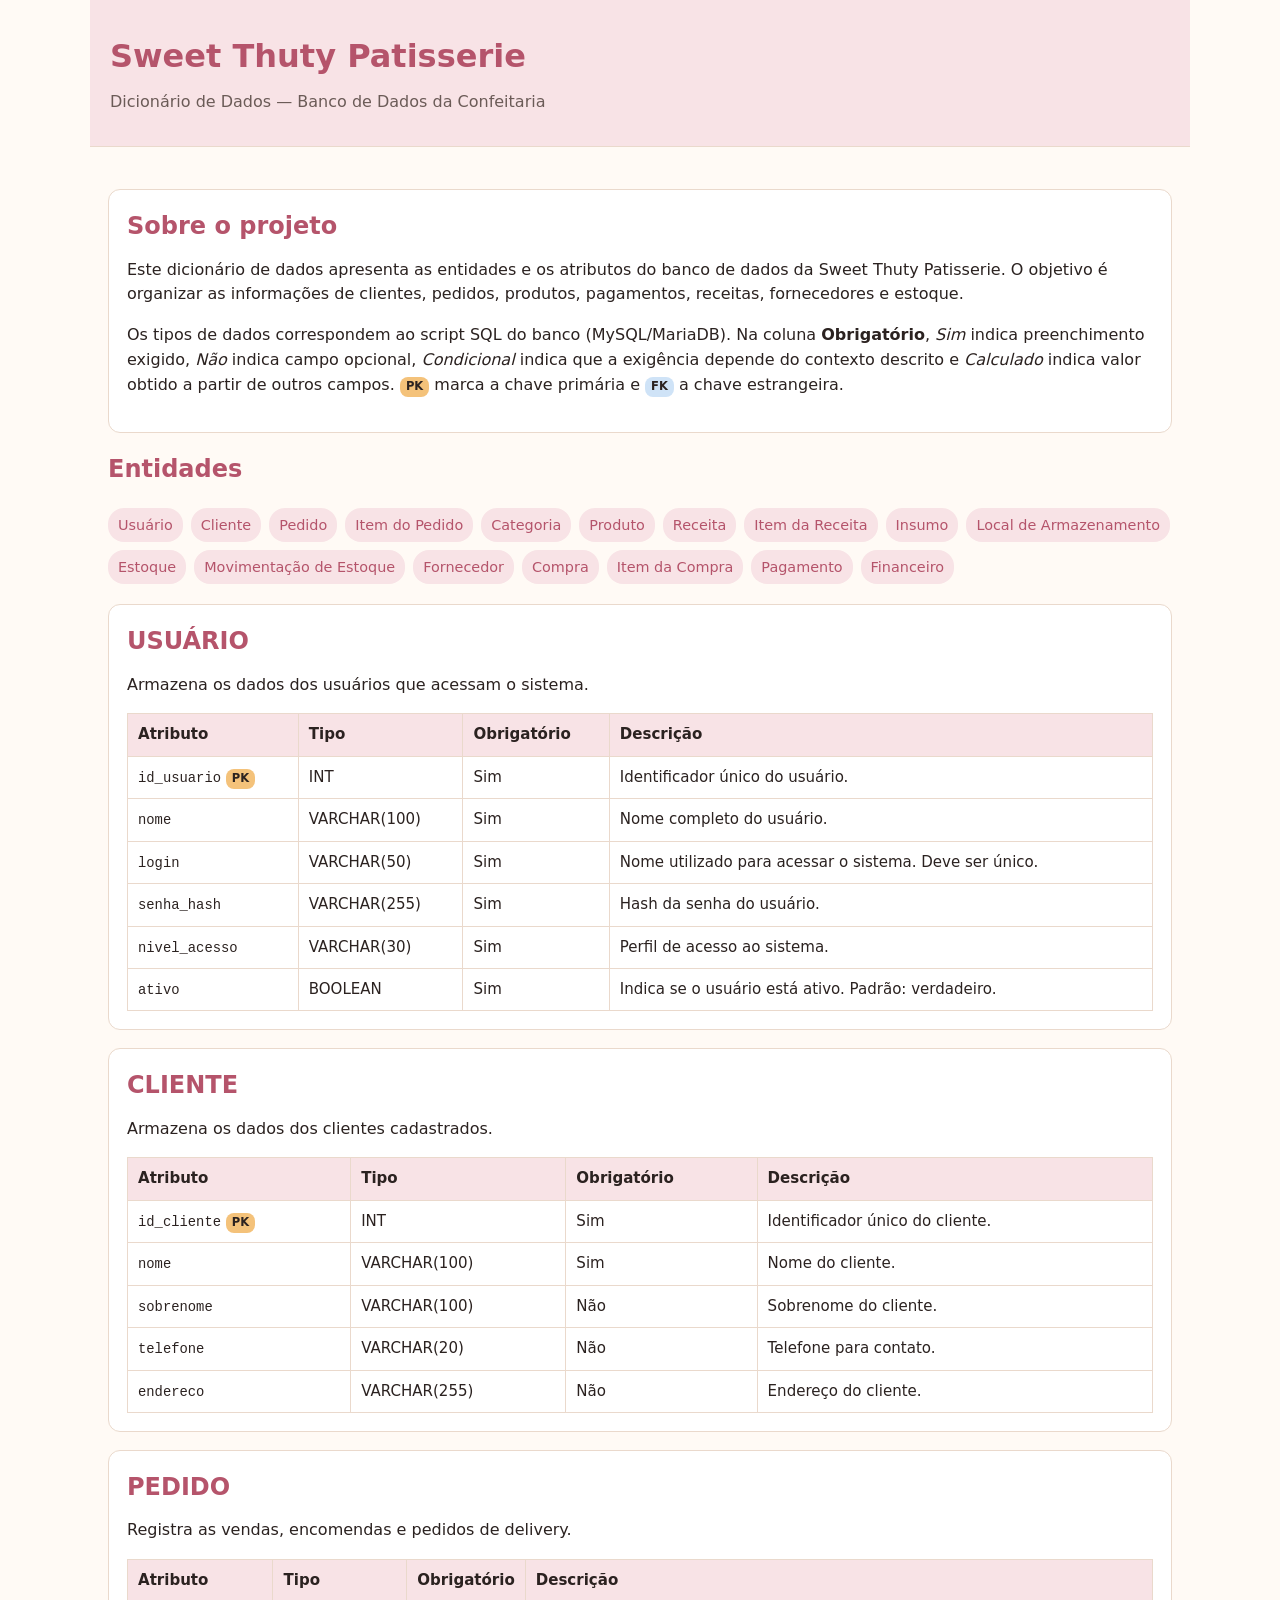
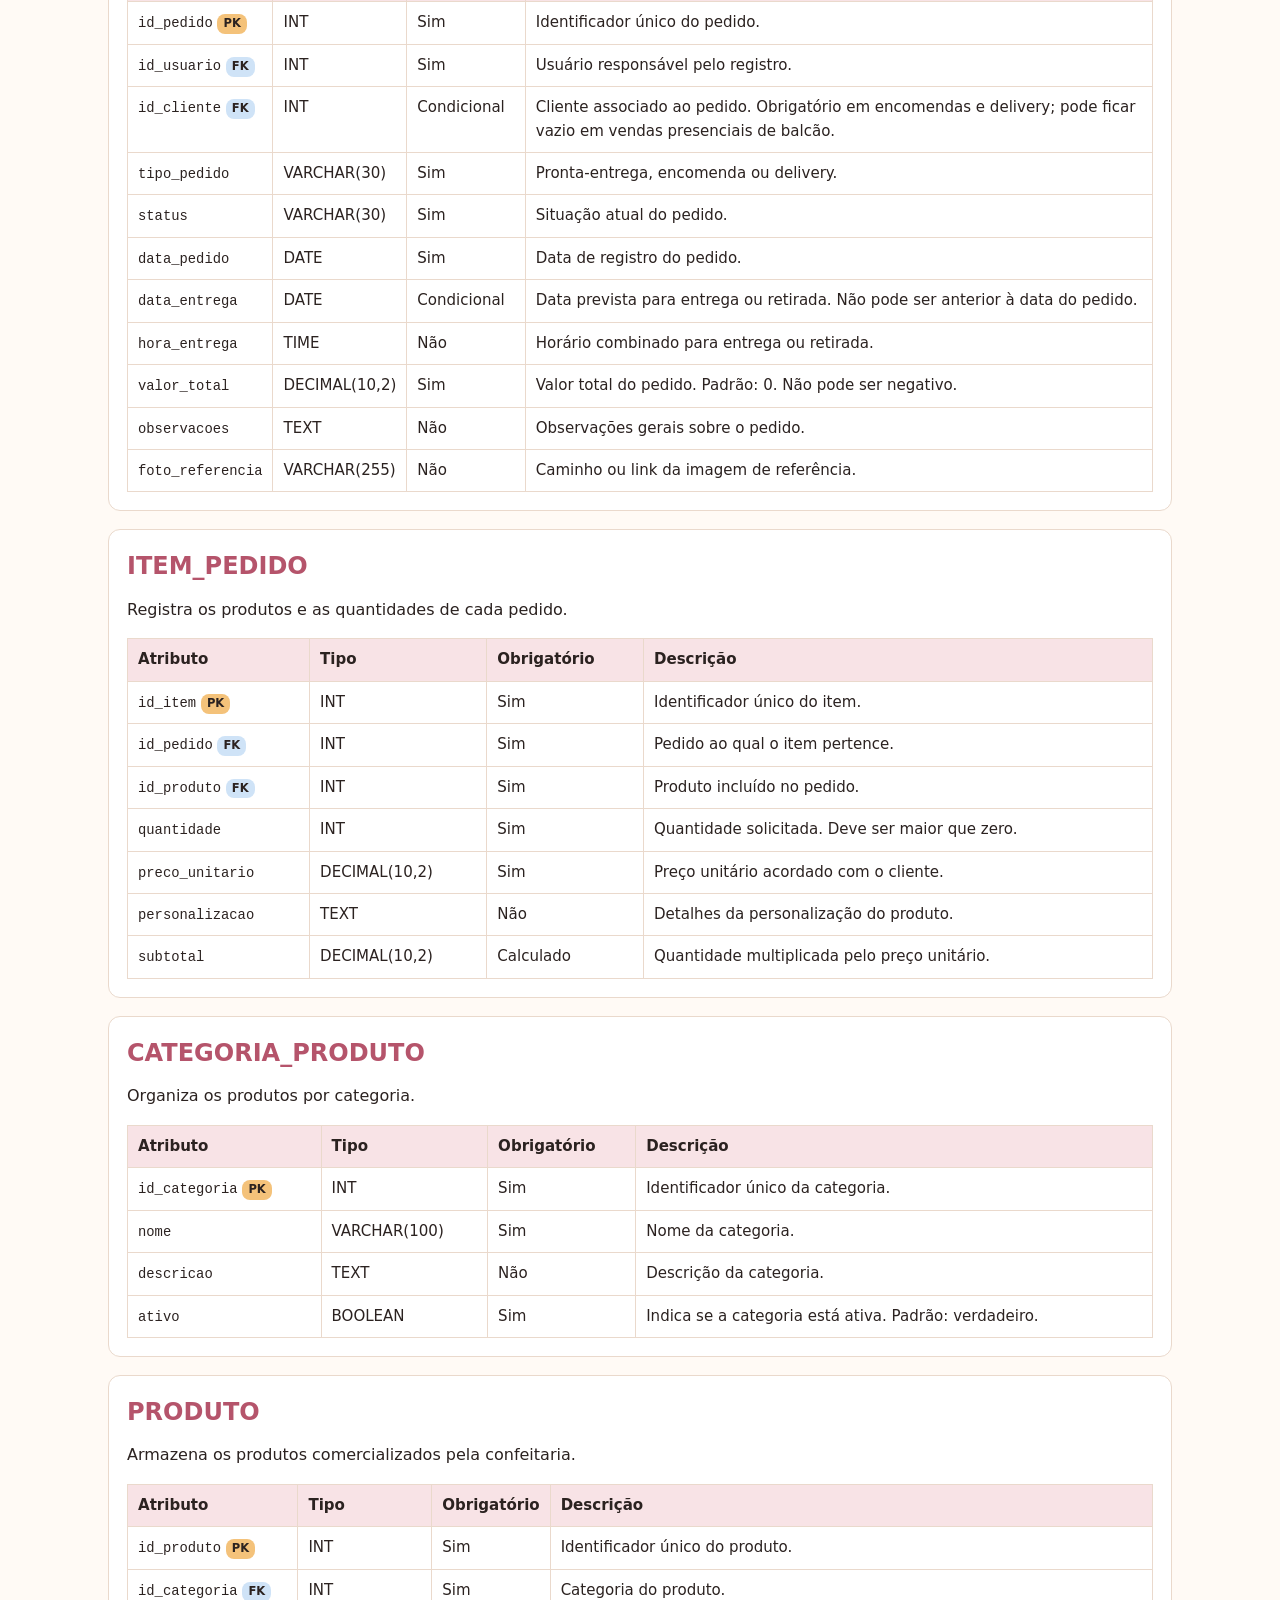
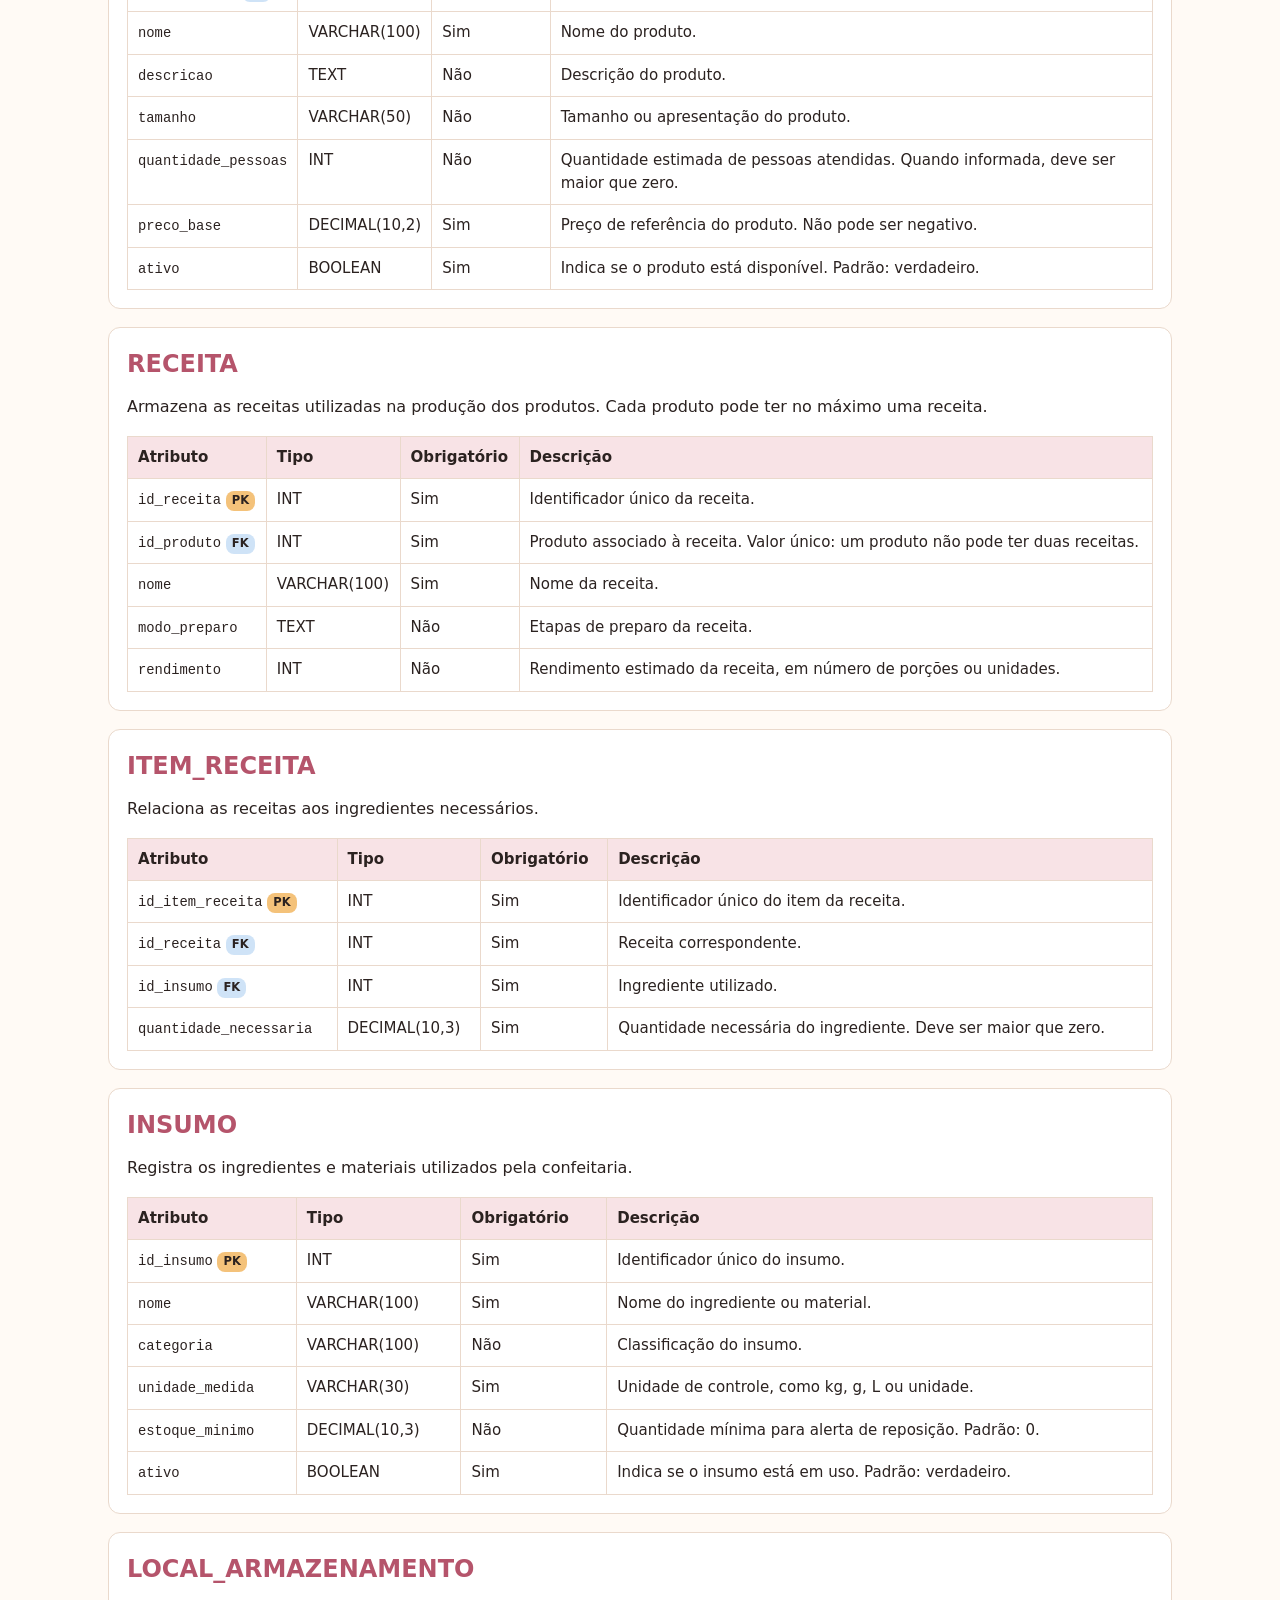
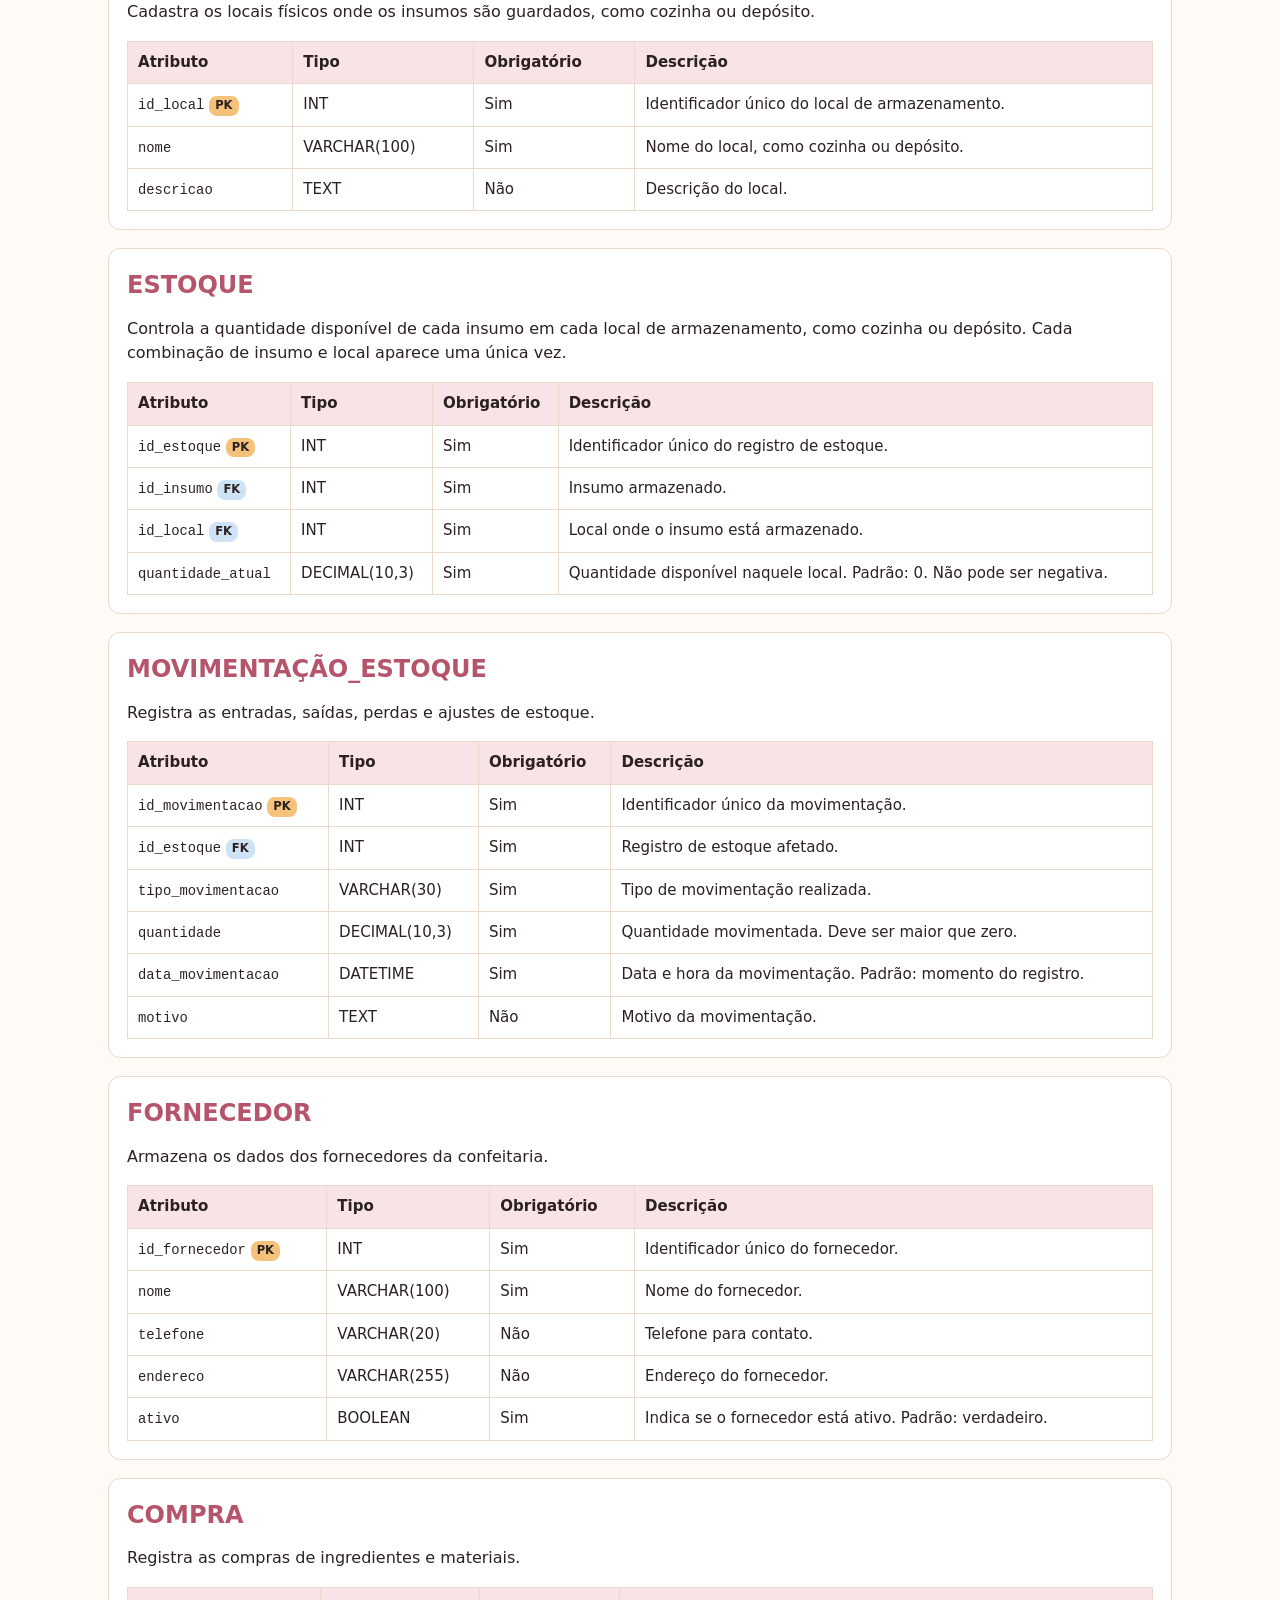
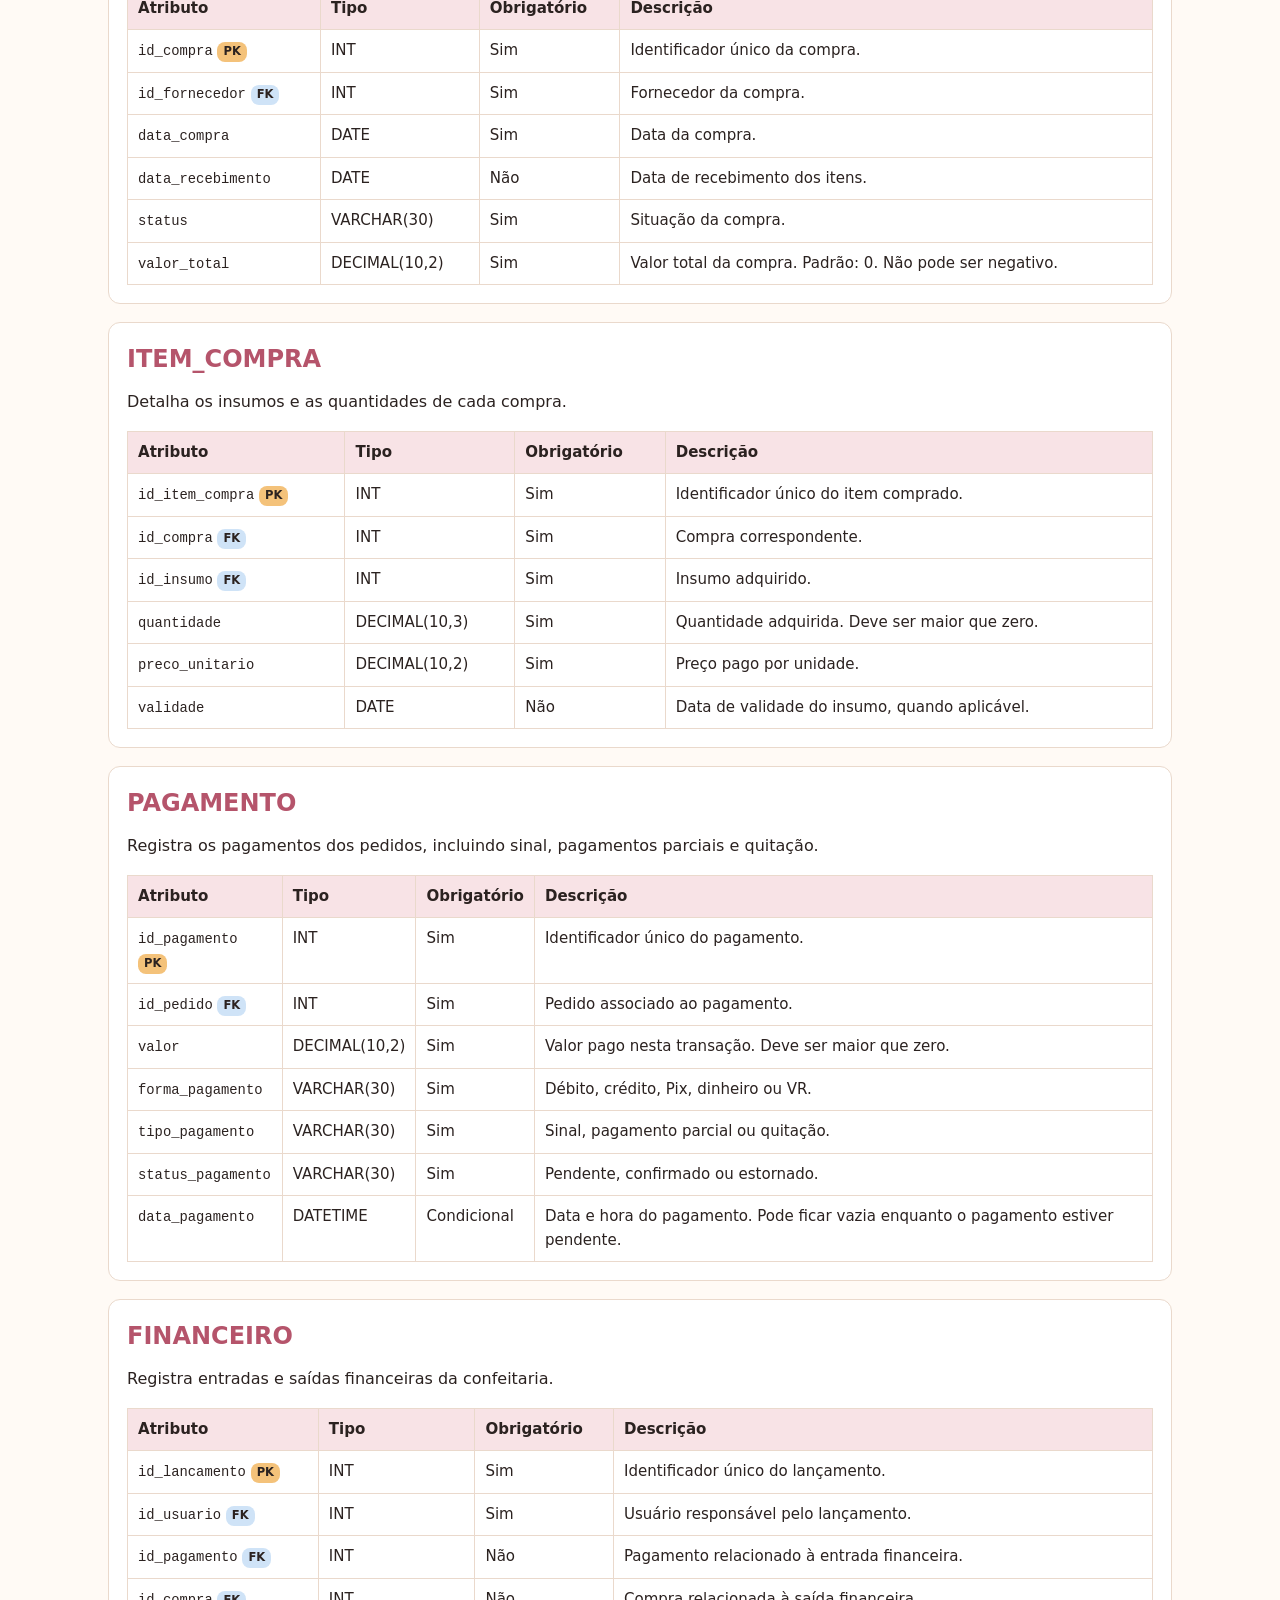
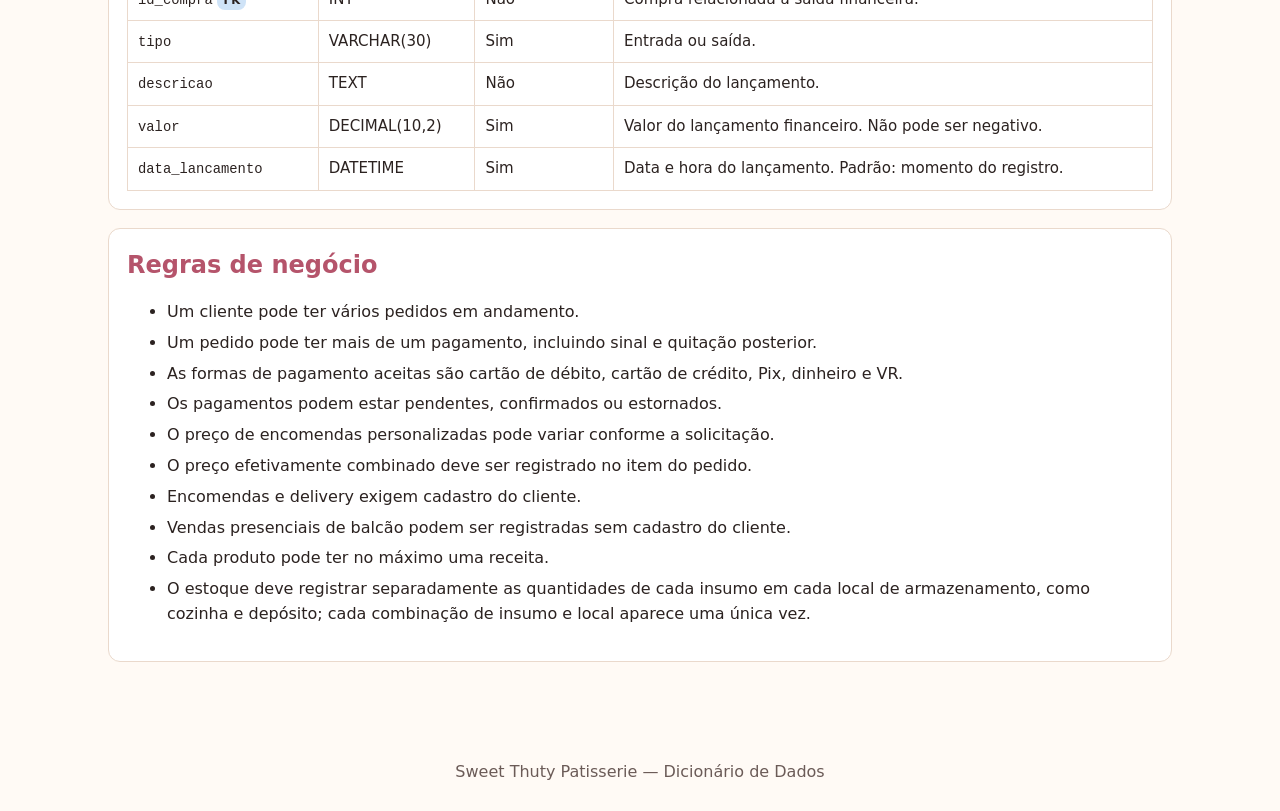
==== commit 03934cb9: "Update print statement from 'Hello' to 'Goodbye'" ====
--- a/dicionario.html
+++ b/dicionario.html
@@ -1,4 +1,3 @@
-
 <!DOCTYPE html>
 <html lang="pt-BR">
 
@@ -188,8 +187,13 @@
             </p>
 
             <p>
-                Os tipos de dados apresentados são sugestões para implementação
-                em um banco de dados relacional.
+                Os tipos de dados correspondem ao script SQL do banco
+                (MySQL/MariaDB). Na coluna <strong>Obrigatório</strong>,
+                <em>Sim</em> indica preenchimento exigido, <em>Não</em> indica campo opcional,
+                <em>Condicional</em> indica que a exigência depende do contexto descrito
+                e <em>Calculado</em> indica valor obtido a partir de outros campos.
+                <span class="badge pk">PK</span> marca a chave primária e
+                <span class="badge fk">FK</span> a chave estrangeira.
             </p>
         </div>
 
@@ -205,6 +209,7 @@
             <a href="#receita">Receita</a>
             <a href="#item-receita">Item da Receita</a>
             <a href="#insumo">Insumo</a>
+            <a href="#local-armazenamento">Local de Armazenamento</a>
             <a href="#estoque">Estoque</a>
             <a href="#movimentacao">Movimentação de Estoque</a>
             <a href="#fornecedor">Fornecedor</a>
@@ -251,7 +256,7 @@
                             <td><code>login</code></td>
                             <td>VARCHAR(50)</td>
                             <td>Sim</td>
-                            <td>Nome utilizado para acessar o sistema.</td>
+                            <td>Nome utilizado para acessar o sistema. Deve ser único.</td>
                         </tr>
 
                         <tr>
@@ -263,7 +268,7 @@
 
                         <tr>
                             <td><code>nivel_acesso</code></td>
-                            <td>VARCHAR(20)</td>
+                            <td>VARCHAR(30)</td>
                             <td>Sim</td>
                             <td>Perfil de acesso ao sistema.</td>
                         </tr>
@@ -272,7 +277,7 @@
                             <td><code>ativo</code></td>
                             <td>BOOLEAN</td>
                             <td>Sim</td>
-                            <td>Indica se o usuário está ativo.</td>
+                            <td>Indica se o usuário está ativo. Padrão: verdadeiro.</td>
                         </tr>
                     </tbody>
                 </table>
@@ -307,29 +312,29 @@
 
                         <tr>
                             <td><code>nome</code></td>
-                            <td>VARCHAR(60)</td>
+                            <td>VARCHAR(100)</td>
                             <td>Sim</td>
                             <td>Nome do cliente.</td>
                         </tr>
 
                         <tr>
                             <td><code>sobrenome</code></td>
-                            <td>VARCHAR(80)</td>
-                            <td>Sim</td>
+                            <td>VARCHAR(100)</td>
+                            <td>Não</td>
                             <td>Sobrenome do cliente.</td>
                         </tr>
 
                         <tr>
                             <td><code>telefone</code></td>
                             <td>VARCHAR(20)</td>
-                            <td>Sim</td>
+                            <td>Não</td>
                             <td>Telefone para contato.</td>
                         </tr>
 
                         <tr>
                             <td><code>endereco</code></td>
-                            <td>VARCHAR(200)</td>
-                            <td>Sim</td>
+                            <td>VARCHAR(255)</td>
+                            <td>Não</td>
                             <td>Endereço do cliente.</td>
                         </tr>
                     </tbody>
@@ -374,19 +379,19 @@
                             <td><code>id_cliente</code> <span class="badge fk">FK</span></td>
                             <td>INT</td>
                             <td>Condicional</td>
-                            <td>Cliente associado ao pedido. Pode ficar vazio em vendas presenciais.</td>
+                            <td>Cliente associado ao pedido. Obrigatório em encomendas e delivery; pode ficar vazio em vendas presenciais de balcão.</td>
                         </tr>
 
                         <tr>
                             <td><code>tipo_pedido</code></td>
-                            <td>VARCHAR(20)</td>
+                            <td>VARCHAR(30)</td>
                             <td>Sim</td>
                             <td>Pronta-entrega, encomenda ou delivery.</td>
                         </tr>
 
                         <tr>
                             <td><code>status</code></td>
-                            <td>VARCHAR(20)</td>
+                            <td>VARCHAR(30)</td>
                             <td>Sim</td>
                             <td>Situação atual do pedido.</td>
                         </tr>
@@ -402,7 +407,7 @@
                             <td><code>data_entrega</code></td>
                             <td>DATE</td>
                             <td>Condicional</td>
-                            <td>Data prevista para entrega ou retirada.</td>
+                            <td>Data prevista para entrega ou retirada. Não pode ser anterior à data do pedido.</td>
                         </tr>
 
                         <tr>
@@ -416,7 +421,7 @@
                             <td><code>valor_total</code></td>
                             <td>DECIMAL(10,2)</td>
                             <td>Sim</td>
-                            <td>Valor total do pedido.</td>
+                            <td>Valor total do pedido. Padrão: 0. Não pode ser negativo.</td>
                         </tr>
 
                         <tr>
@@ -437,7 +442,7 @@
             </div>
         </section>
 
-        <!-- ITEM DO PEDIDO -->
+        <!-- ITEM_PEDIDO -->
 
         <section id="item-pedido">
             <h2>ITEM_PEDIDO</h2>
@@ -481,7 +486,7 @@
                             <td><code>quantidade</code></td>
                             <td>INT</td>
                             <td>Sim</td>
-                            <td>Quantidade solicitada.</td>
+                            <td>Quantidade solicitada. Deve ser maior que zero.</td>
                         </tr>
 
                         <tr>
@@ -509,7 +514,7 @@
             </div>
         </section>
 
-        <!-- CATEGORIA -->
+        <!-- CATEGORIA_PRODUTO -->
 
         <section id="categoria">
             <h2>CATEGORIA_PRODUTO</h2>
@@ -537,14 +542,14 @@
 
                         <tr>
                             <td><code>nome</code></td>
-                            <td>VARCHAR(60)</td>
+                            <td>VARCHAR(100)</td>
                             <td>Sim</td>
                             <td>Nome da categoria.</td>
                         </tr>
 
                         <tr>
                             <td><code>descricao</code></td>
-                            <td>VARCHAR(200)</td>
+                            <td>TEXT</td>
                             <td>Não</td>
                             <td>Descrição da categoria.</td>
                         </tr>
@@ -553,7 +558,7 @@
                             <td><code>ativo</code></td>
                             <td>BOOLEAN</td>
                             <td>Sim</td>
-                            <td>Indica se a categoria está ativa.</td>
+                            <td>Indica se a categoria está ativa. Padrão: verdadeiro.</td>
                         </tr>
                     </tbody>
                 </table>
@@ -609,7 +614,7 @@
 
                         <tr>
                             <td><code>tamanho</code></td>
-                            <td>VARCHAR(20)</td>
+                            <td>VARCHAR(50)</td>
                             <td>Não</td>
                             <td>Tamanho ou apresentação do produto.</td>
                         </tr>
@@ -618,21 +623,21 @@
                             <td><code>quantidade_pessoas</code></td>
                             <td>INT</td>
                             <td>Não</td>
-                            <td>Quantidade estimada de pessoas atendidas.</td>
+                            <td>Quantidade estimada de pessoas atendidas. Quando informada, deve ser maior que zero.</td>
                         </tr>
 
                         <tr>
                             <td><code>preco_base</code></td>
                             <td>DECIMAL(10,2)</td>
                             <td>Sim</td>
-                            <td>Preço de referência do produto.</td>
+                            <td>Preço de referência do produto. Não pode ser negativo.</td>
                         </tr>
 
                         <tr>
                             <td><code>ativo</code></td>
                             <td>BOOLEAN</td>
                             <td>Sim</td>
-                            <td>Indica se o produto está disponível.</td>
+                            <td>Indica se o produto está disponível. Padrão: verdadeiro.</td>
                         </tr>
                     </tbody>
                 </table>
@@ -644,7 +649,7 @@
         <section id="receita">
             <h2>RECEITA</h2>
 
-            <p>Armazena as receitas utilizadas na produção dos produtos.</p>
+            <p>Armazena as receitas utilizadas na produção dos produtos. Cada produto pode ter no máximo uma receita.</p>
 
             <div class="table-wrap">
                 <table>
@@ -669,7 +674,7 @@
                             <td><code>id_produto</code> <span class="badge fk">FK</span></td>
                             <td>INT</td>
                             <td>Sim</td>
-                            <td>Produto associado à receita.</td>
+                            <td>Produto associado à receita. Valor único: um produto não pode ter duas receitas.</td>
                         </tr>
 
                         <tr>
@@ -688,16 +693,16 @@
 
                         <tr>
                             <td><code>rendimento</code></td>
-                            <td>VARCHAR(50)</td>
-                            <td>Não</td>
-                            <td>Rendimento estimado da receita.</td>
-                        </tr>
-                    </tbody>
-                </table>
-            </div>
-        </section>
-
-        <!-- ITEM DA RECEITA -->
+                            <td>INT</td>
+                            <td>Não</td>
+                            <td>Rendimento estimado da receita, em número de porções ou unidades.</td>
+                        </tr>
+                    </tbody>
+                </table>
+            </div>
+        </section>
+
+        <!-- ITEM_RECEITA -->
 
         <section id="item-receita">
             <h2>ITEM_RECEITA</h2>
@@ -741,7 +746,7 @@
                             <td><code>quantidade_necessaria</code></td>
                             <td>DECIMAL(10,3)</td>
                             <td>Sim</td>
-                            <td>Quantidade necessária do ingrediente.</td>
+                            <td>Quantidade necessária do ingrediente. Deve ser maior que zero.</td>
                         </tr>
                     </tbody>
                 </table>
@@ -783,14 +788,14 @@
 
                         <tr>
                             <td><code>categoria</code></td>
-                            <td>VARCHAR(50)</td>
+                            <td>VARCHAR(100)</td>
                             <td>Não</td>
                             <td>Classificação do insumo.</td>
                         </tr>
 
                         <tr>
                             <td><code>unidade_medida</code></td>
-                            <td>VARCHAR(10)</td>
+                            <td>VARCHAR(30)</td>
                             <td>Sim</td>
                             <td>Unidade de controle, como kg, g, L ou unidade.</td>
                         </tr>
@@ -799,14 +804,58 @@
                             <td><code>estoque_minimo</code></td>
                             <td>DECIMAL(10,3)</td>
                             <td>Não</td>
-                            <td>Quantidade mínima para alerta de reposição.</td>
+                            <td>Quantidade mínima para alerta de reposição. Padrão: 0.</td>
                         </tr>
 
                         <tr>
                             <td><code>ativo</code></td>
                             <td>BOOLEAN</td>
                             <td>Sim</td>
-                            <td>Indica se o insumo está em uso.</td>
+                            <td>Indica se o insumo está em uso. Padrão: verdadeiro.</td>
+                        </tr>
+                    </tbody>
+                </table>
+            </div>
+        </section>
+
+        <!-- LOCAL_ARMAZENAMENTO -->
+
+        <section id="local-armazenamento">
+            <h2>LOCAL_ARMAZENAMENTO</h2>
+
+            <p>Cadastra os locais físicos onde os insumos são guardados, como cozinha ou depósito.</p>
+
+            <div class="table-wrap">
+                <table>
+                    <thead>
+                        <tr>
+                            <th>Atributo</th>
+                            <th>Tipo</th>
+                            <th>Obrigatório</th>
+                            <th>Descrição</th>
+                        </tr>
+                    </thead>
+
+                    <tbody>
+                        <tr>
+                            <td><code>id_local</code> <span class="badge pk">PK</span></td>
+                            <td>INT</td>
+                            <td>Sim</td>
+                            <td>Identificador único do local de armazenamento.</td>
+                        </tr>
+
+                        <tr>
+                            <td><code>nome</code></td>
+                            <td>VARCHAR(100)</td>
+                            <td>Sim</td>
+                            <td>Nome do local, como cozinha ou depósito.</td>
+                        </tr>
+
+                        <tr>
+                            <td><code>descricao</code></td>
+                            <td>TEXT</td>
+                            <td>Não</td>
+                            <td>Descrição do local.</td>
                         </tr>
                     </tbody>
                 </table>
@@ -818,10 +867,7 @@
         <section id="estoque">
             <h2>ESTOQUE</h2>
 
-            <p>
-                Controla a quantidade disponível de cada insumo em cada local,
-                como cozinha ou depósito.
-            </p>
+            <p>Controla a quantidade disponível de cada insumo em cada local de armazenamento, como cozinha ou depósito. Cada combinação de insumo e local aparece uma única vez.</p>
 
             <div class="table-wrap">
                 <table>
@@ -850,24 +896,24 @@
                         </tr>
 
                         <tr>
-                            <td><code>local_armazenamento</code></td>
-                            <td>VARCHAR(50)</td>
-                            <td>Sim</td>
-                            <td>Local físico do insumo, como cozinha ou depósito.</td>
+                            <td><code>id_local</code> <span class="badge fk">FK</span></td>
+                            <td>INT</td>
+                            <td>Sim</td>
+                            <td>Local onde o insumo está armazenado.</td>
                         </tr>
 
                         <tr>
                             <td><code>quantidade_atual</code></td>
                             <td>DECIMAL(10,3)</td>
                             <td>Sim</td>
-                            <td>Quantidade disponível naquele local.</td>
-                        </tr>
-                    </tbody>
-                </table>
-            </div>
-        </section>
-
-        <!-- MOVIMENTAÇÃO DE ESTOQUE -->
+                            <td>Quantidade disponível naquele local. Padrão: 0. Não pode ser negativa.</td>
+                        </tr>
+                    </tbody>
+                </table>
+            </div>
+        </section>
+
+        <!-- MOVIMENTAÇÃO_ESTOQUE -->
 
         <section id="movimentacao">
             <h2>MOVIMENTAÇÃO_ESTOQUE</h2>
@@ -902,7 +948,7 @@
 
                         <tr>
                             <td><code>tipo_movimentacao</code></td>
-                            <td>VARCHAR(20)</td>
+                            <td>VARCHAR(30)</td>
                             <td>Sim</td>
                             <td>Tipo de movimentação realizada.</td>
                         </tr>
@@ -911,19 +957,19 @@
                             <td><code>quantidade</code></td>
                             <td>DECIMAL(10,3)</td>
                             <td>Sim</td>
-                            <td>Quantidade movimentada.</td>
+                            <td>Quantidade movimentada. Deve ser maior que zero.</td>
                         </tr>
 
                         <tr>
                             <td><code>data_movimentacao</code></td>
                             <td>DATETIME</td>
                             <td>Sim</td>
-                            <td>Data e hora da movimentação.</td>
+                            <td>Data e hora da movimentação. Padrão: momento do registro.</td>
                         </tr>
 
                         <tr>
                             <td><code>motivo</code></td>
-                            <td>VARCHAR(200)</td>
+                            <td>TEXT</td>
                             <td>Não</td>
                             <td>Motivo da movimentação.</td>
                         </tr>
@@ -974,7 +1020,7 @@
 
                         <tr>
                             <td><code>endereco</code></td>
-                            <td>VARCHAR(200)</td>
+                            <td>VARCHAR(255)</td>
                             <td>Não</td>
                             <td>Endereço do fornecedor.</td>
                         </tr>
@@ -983,7 +1029,7 @@
                             <td><code>ativo</code></td>
                             <td>BOOLEAN</td>
                             <td>Sim</td>
-                            <td>Indica se o fornecedor está ativo.</td>
+                            <td>Indica se o fornecedor está ativo. Padrão: verdadeiro.</td>
                         </tr>
                     </tbody>
                 </table>
@@ -1039,7 +1085,7 @@
 
                         <tr>
                             <td><code>status</code></td>
-                            <td>VARCHAR(20)</td>
+                            <td>VARCHAR(30)</td>
                             <td>Sim</td>
                             <td>Situação da compra.</td>
                         </tr>
@@ -1048,14 +1094,14 @@
                             <td><code>valor_total</code></td>
                             <td>DECIMAL(10,2)</td>
                             <td>Sim</td>
-                            <td>Valor total da compra.</td>
-                        </tr>
-                    </tbody>
-                </table>
-            </div>
-        </section>
-
-        <!-- ITEM DA COMPRA -->
+                            <td>Valor total da compra. Padrão: 0. Não pode ser negativo.</td>
+                        </tr>
+                    </tbody>
+                </table>
+            </div>
+        </section>
+
+        <!-- ITEM_COMPRA -->
 
         <section id="item-compra">
             <h2>ITEM_COMPRA</h2>
@@ -1099,7 +1145,7 @@
                             <td><code>quantidade</code></td>
                             <td>DECIMAL(10,3)</td>
                             <td>Sim</td>
-                            <td>Quantidade adquirida.</td>
+                            <td>Quantidade adquirida. Deve ser maior que zero.</td>
                         </tr>
 
                         <tr>
@@ -1125,10 +1171,7 @@
         <section id="pagamento">
             <h2>PAGAMENTO</h2>
 
-            <p>
-                Registra os pagamentos dos pedidos, incluindo sinal,
-                pagamentos parciais e quitação.
-            </p>
+            <p>Registra os pagamentos dos pedidos, incluindo sinal, pagamentos parciais e quitação.</p>
 
             <div class="table-wrap">
                 <table>
@@ -1160,35 +1203,35 @@
                             <td><code>valor</code></td>
                             <td>DECIMAL(10,2)</td>
                             <td>Sim</td>
-                            <td>Valor pago nesta transação.</td>
+                            <td>Valor pago nesta transação. Deve ser maior que zero.</td>
                         </tr>
 
                         <tr>
                             <td><code>forma_pagamento</code></td>
-                            <td>VARCHAR(20)</td>
+                            <td>VARCHAR(30)</td>
                             <td>Sim</td>
                             <td>Débito, crédito, Pix, dinheiro ou VR.</td>
                         </tr>
 
                         <tr>
                             <td><code>tipo_pagamento</code></td>
-                            <td>VARCHAR(20)</td>
+                            <td>VARCHAR(30)</td>
                             <td>Sim</td>
                             <td>Sinal, pagamento parcial ou quitação.</td>
                         </tr>
 
                         <tr>
                             <td><code>status_pagamento</code></td>
-                            <td>VARCHAR(20)</td>
+                            <td>VARCHAR(30)</td>
                             <td>Sim</td>
                             <td>Pendente, confirmado ou estornado.</td>
                         </tr>
 
                         <tr>
                             <td><code>data_pagamento</code></td>
-                            <td>DATE</td>
-                            <td>Sim</td>
-                            <td>Data do pagamento ou registro.</td>
+                            <td>DATETIME</td>
+                            <td>Condicional</td>
+                            <td>Data e hora do pagamento. Pode ficar vazia enquanto o pagamento estiver pendente.</td>
                         </tr>
                     </tbody>
                 </table>
@@ -1244,14 +1287,14 @@
 
                         <tr>
                             <td><code>tipo</code></td>
-                            <td>VARCHAR(10)</td>
+                            <td>VARCHAR(30)</td>
                             <td>Sim</td>
                             <td>Entrada ou saída.</td>
                         </tr>
 
                         <tr>
                             <td><code>descricao</code></td>
-                            <td>VARCHAR(200)</td>
+                            <td>TEXT</td>
                             <td>Não</td>
                             <td>Descrição do lançamento.</td>
                         </tr>
@@ -1260,14 +1303,14 @@
                             <td><code>valor</code></td>
                             <td>DECIMAL(10,2)</td>
                             <td>Sim</td>
-                            <td>Valor do lançamento financeiro.</td>
+                            <td>Valor do lançamento financeiro. Não pode ser negativo.</td>
                         </tr>
 
                         <tr>
                             <td><code>data_lancamento</code></td>
-                            <td>DATE</td>
-                            <td>Sim</td>
-                            <td>Data do lançamento.</td>
+                            <td>DATETIME</td>
+                            <td>Sim</td>
+                            <td>Data e hora do lançamento. Padrão: momento do registro.</td>
                         </tr>
                     </tbody>
                 </table>
@@ -1296,7 +1339,9 @@
 
                 <li>Vendas presenciais de balcão podem ser registradas sem cadastro do cliente.</li>
 
-                <li>O estoque deve registrar separadamente as quantidades de cada insumo na cozinha e no depósito.</li>
+                <li>Cada produto pode ter no máximo uma receita.</li>
+
+                <li>O estoque deve registrar separadamente as quantidades de cada insumo em cada local de armazenamento, como cozinha e depósito; cada combinação de insumo e local aparece uma única vez.</li>
             </ul>
         </section>
 
@@ -1308,4 +1353,3 @@
 
 </body>
 </html>
-```
